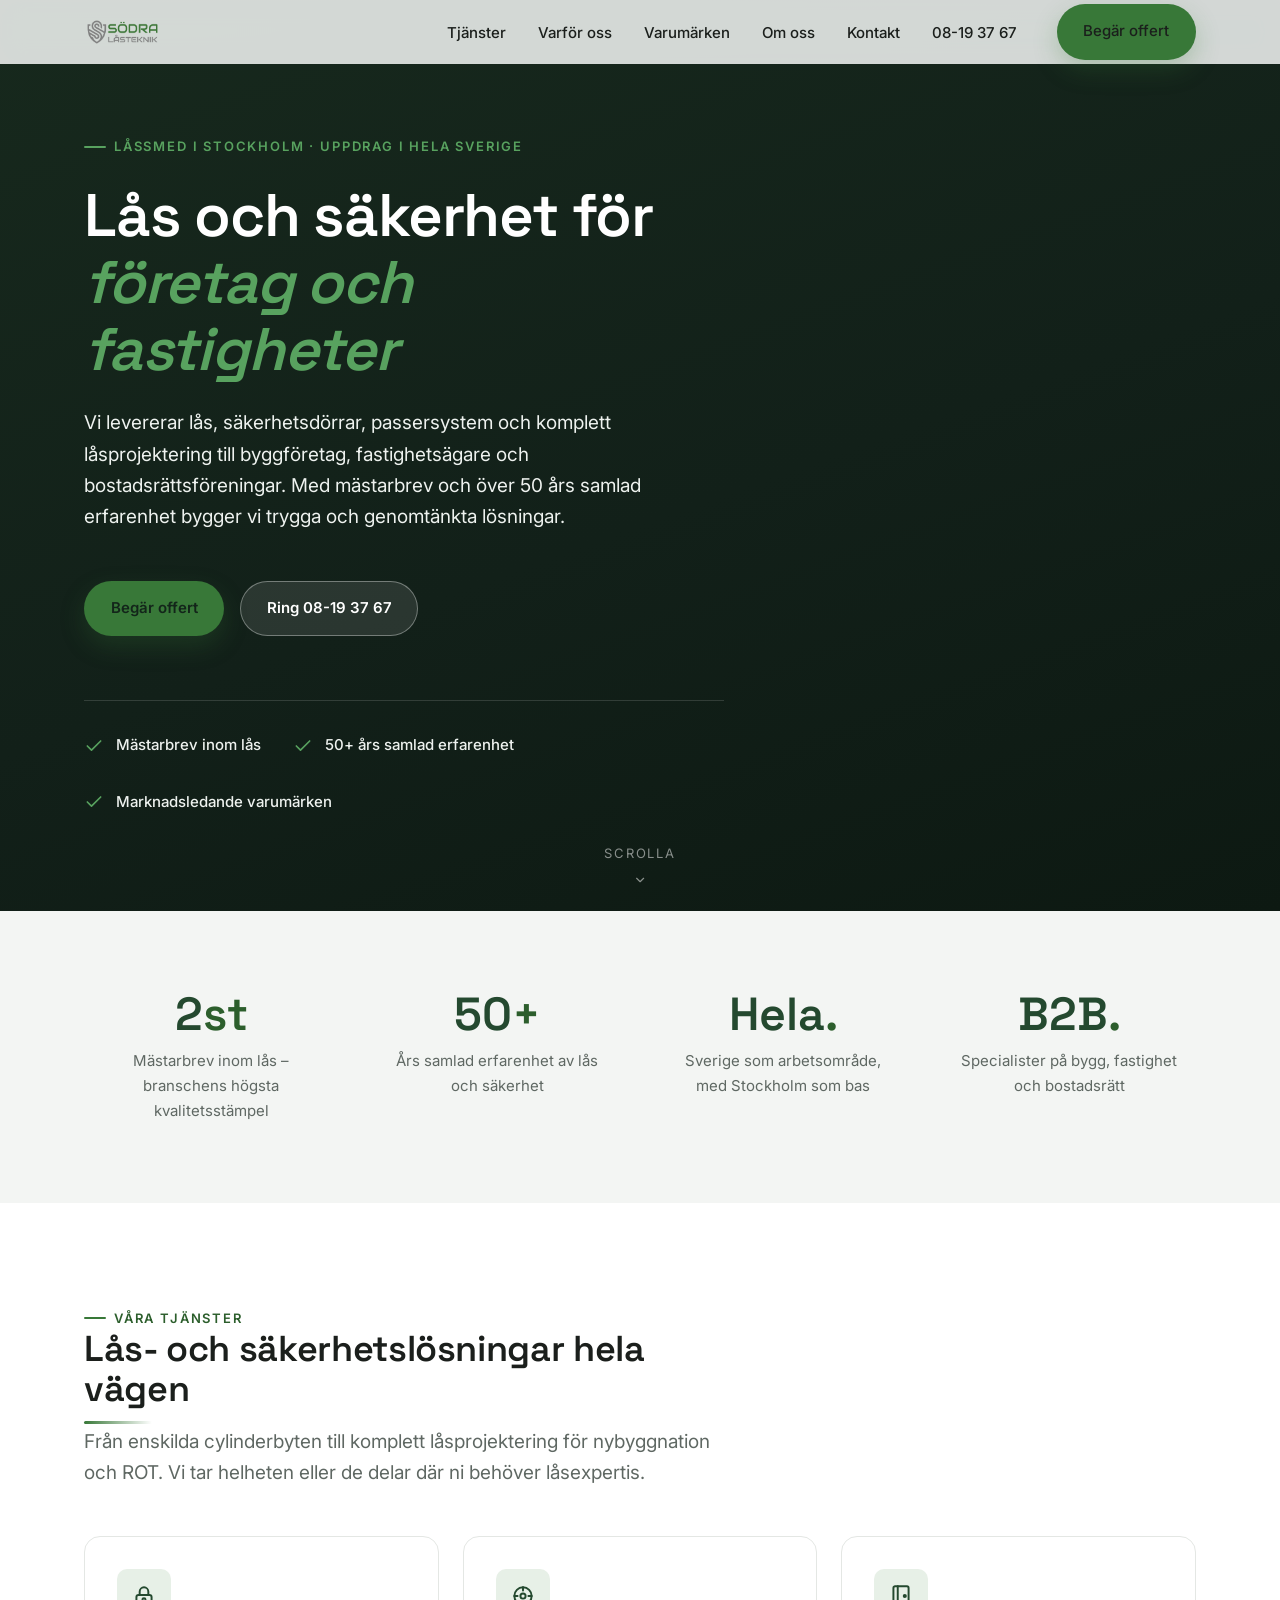
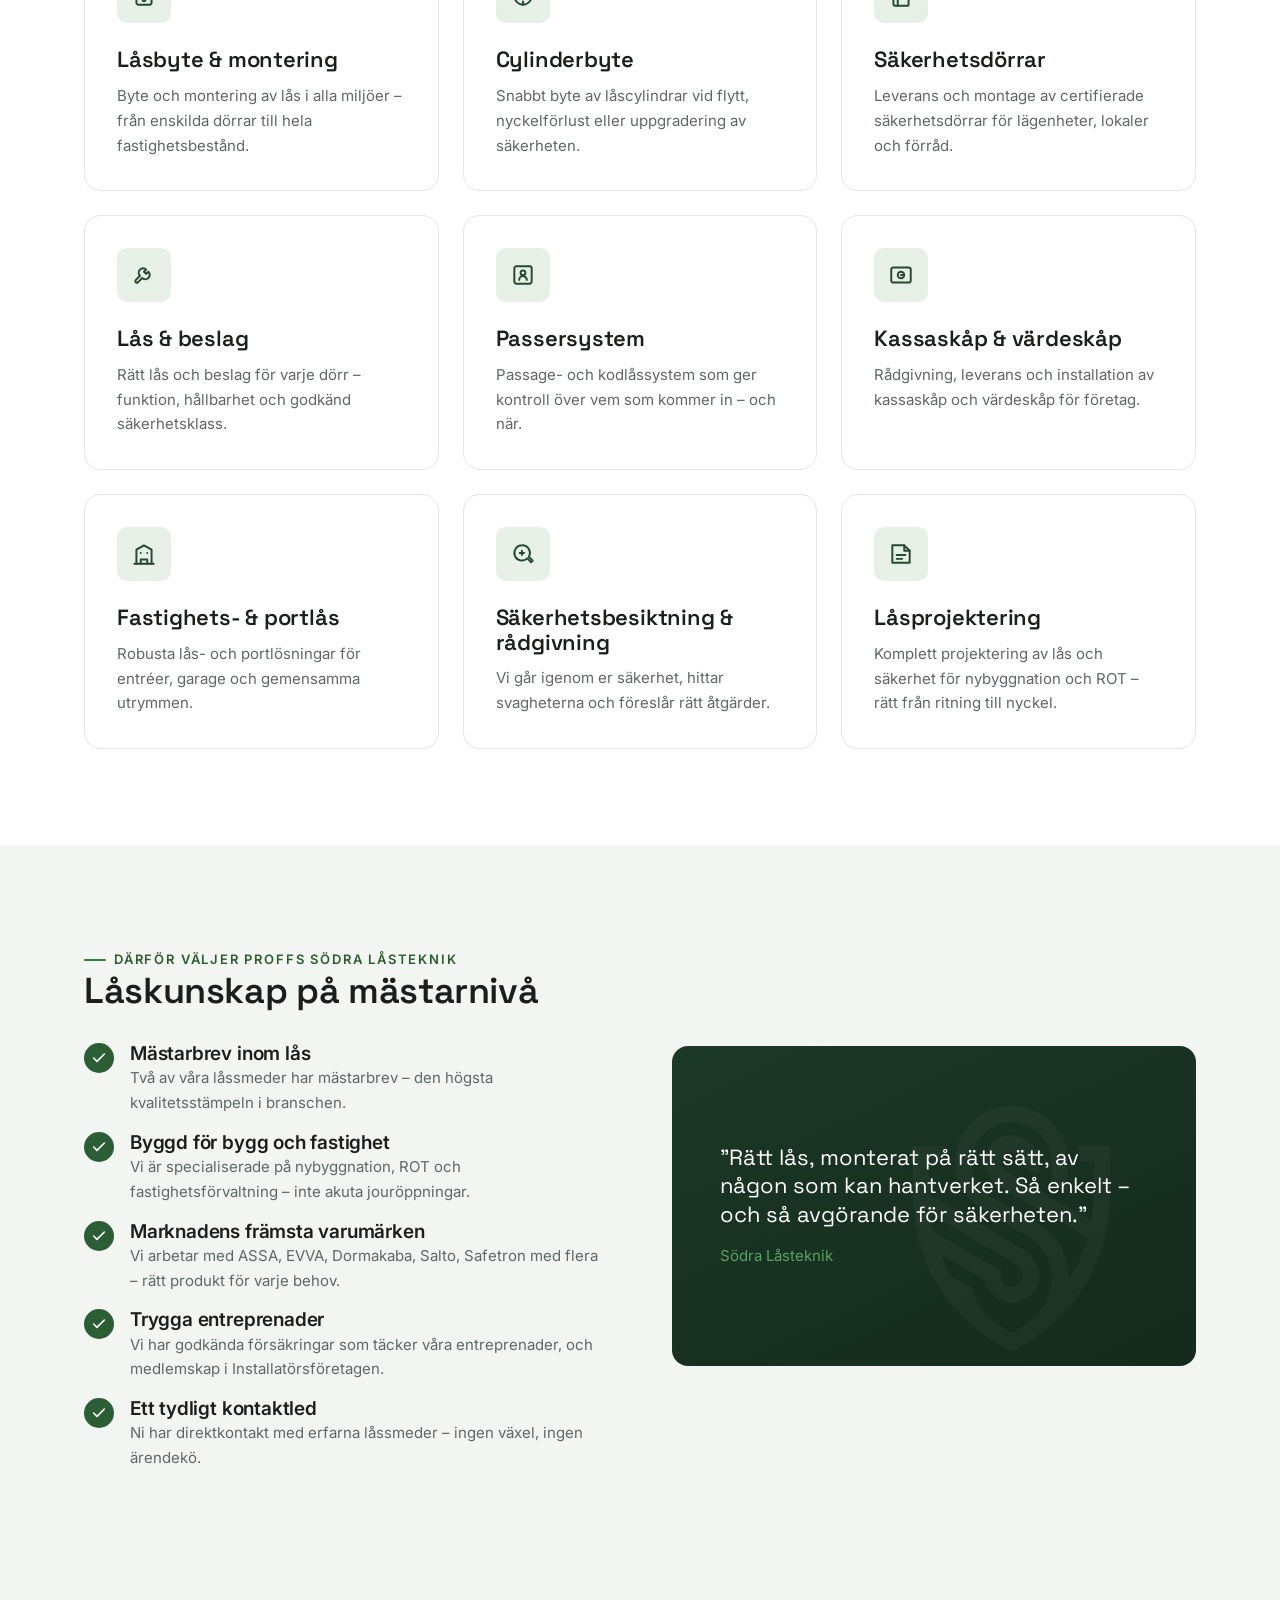
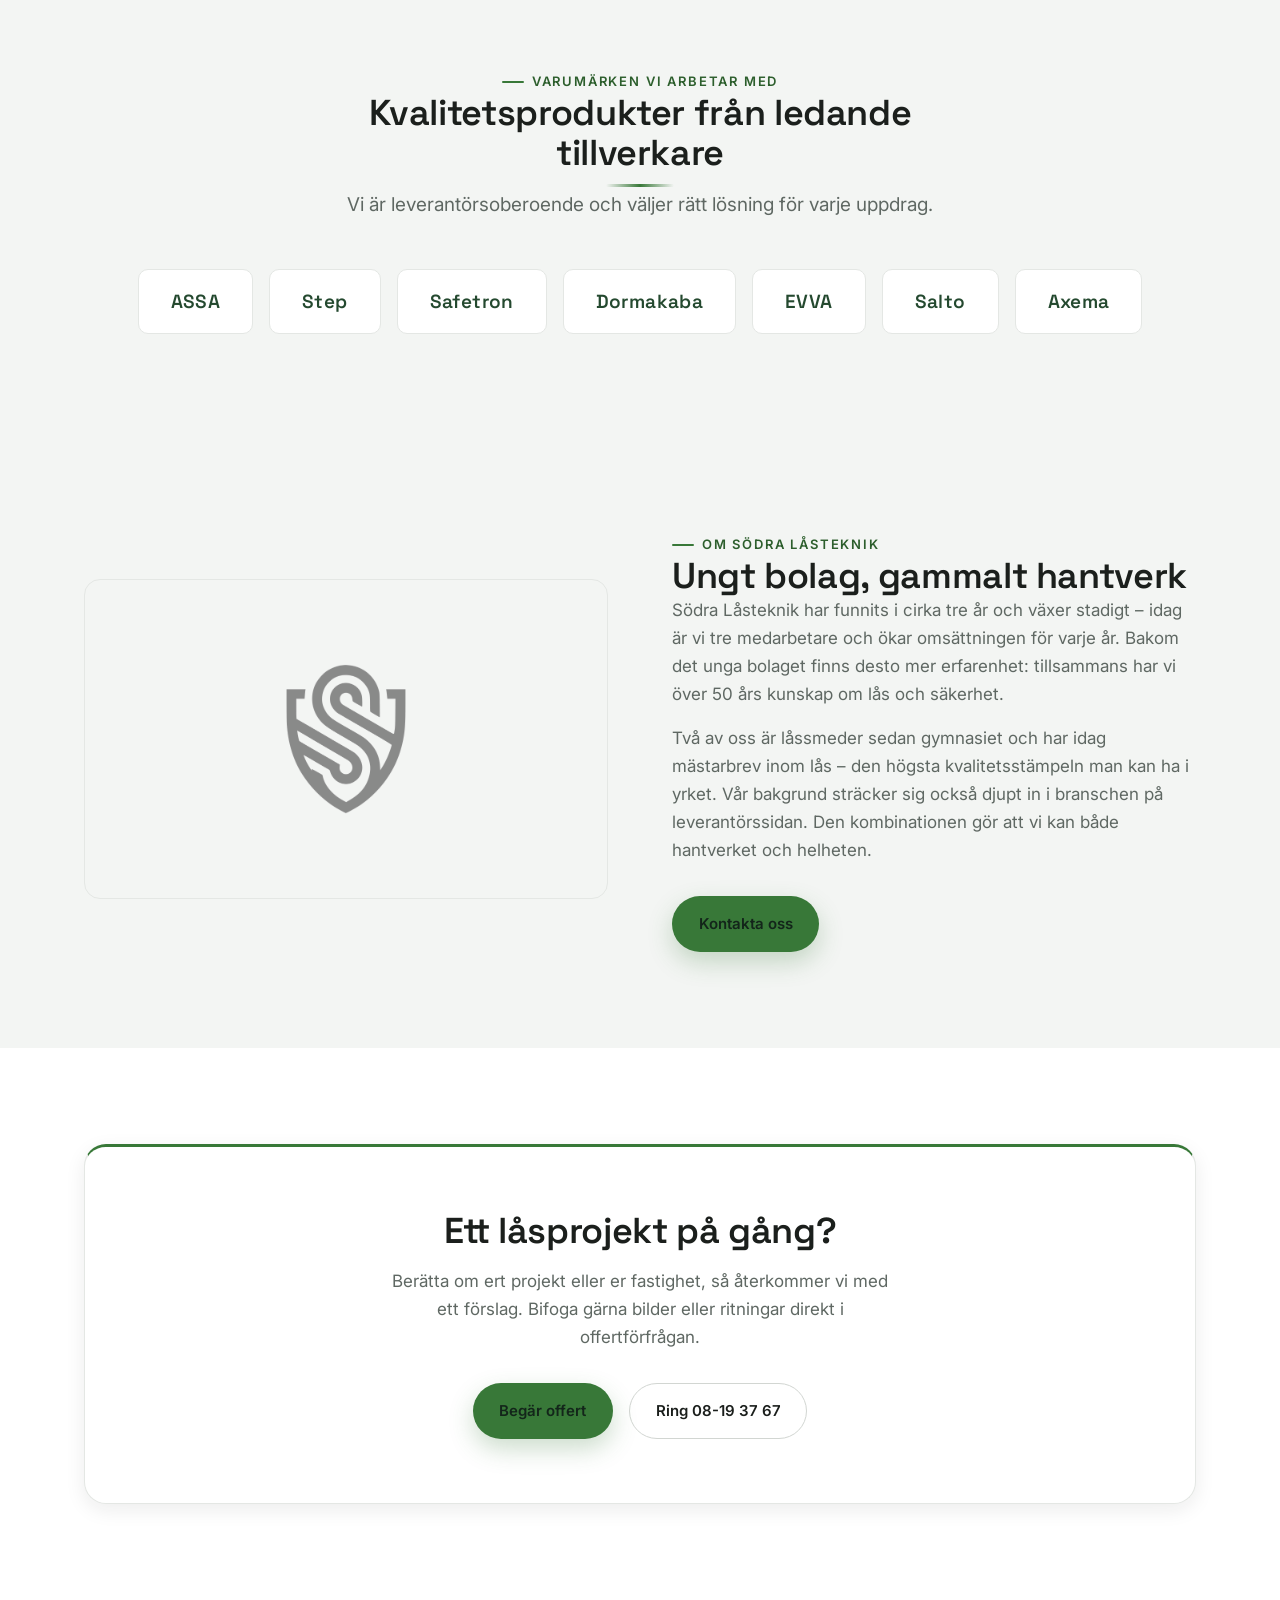
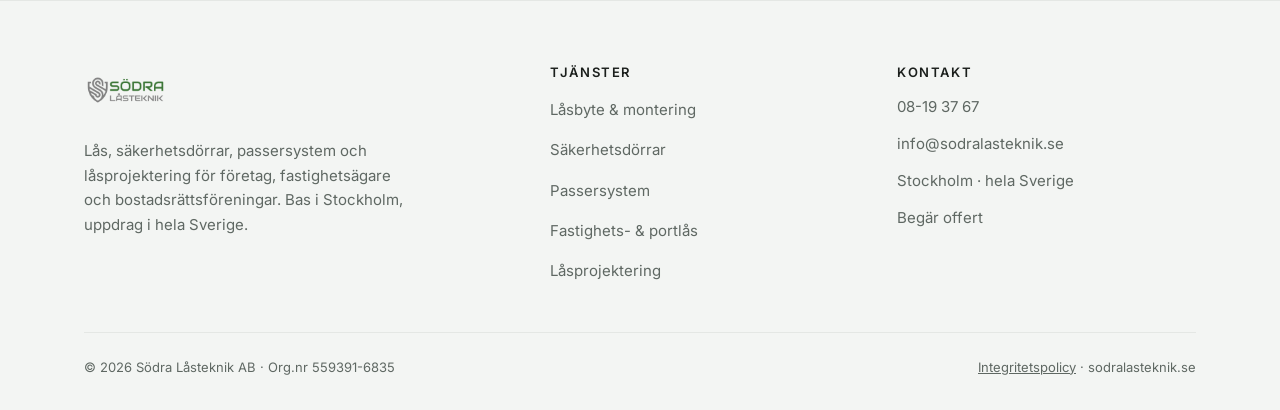
==== index.html @ 4a837612 "Initial commit: Södra Låsteknik marketing website Statisk sajt (vanilla HTML/CSS/JS, inget byggsteg)" ====
<!DOCTYPE html>
<html lang="sv">
<head>
  <meta charset="UTF-8">
  <meta name="viewport" content="width=device-width, initial-scale=1">
  <title>Södra Låsteknik – Lås och säkerhet för företag och fastigheter i Stockholm</title>
  <meta name="description" content="Södra Låsteknik erbjuder lås, säkerhetsdörrar, passersystem och låsprojektering för byggföretag, fastighetsägare och bostadsrättsföreningar. Mästarbrev och över 50 års samlad erfarenhet. Bas i Stockholm, uppdrag i hela Sverige.">
  <meta name="theme-color" content="#13251a">
  <link rel="canonical" href="https://sodralasteknik.se/">

  <!-- Open Graph -->
  <meta property="og:type" content="website">
  <meta property="og:locale" content="sv_SE">
  <meta property="og:url" content="https://sodralasteknik.se/">
  <meta property="og:title" content="Södra Låsteknik – Lås och säkerhet för företag och fastigheter">
  <meta property="og:description" content="Lås, säkerhetsdörrar, passersystem och låsprojektering för byggföretag, fastighetsägare och BRF. Mästarbrev och 50+ års samlad erfarenhet.">
  <meta name="twitter:card" content="summary_large_image">

  <!-- Favicon -->
  <link rel="icon" href="assets/img/favicon.png" type="image/png">
  <link rel="manifest" href="/manifest.webmanifest">

  <!-- Typsnitt -->
  <link rel="preconnect" href="https://fonts.googleapis.com">
  <link rel="preconnect" href="https://fonts.gstatic.com" crossorigin>
  <link href="https://fonts.googleapis.com/css2?family=Space+Grotesk:wght@500;600;700&family=Inter:wght@400;500;600;700&display=swap" rel="stylesheet">

  <!-- Stilmallar -->
  <link rel="stylesheet" href="assets/css/tokens.css?v=1.0.0">
  <link rel="stylesheet" href="assets/css/main.css?v=1.0.0">

  <!-- Strukturerad data -->
  <script type="application/ld+json">
  {
    "@context": "https://schema.org",
    "@type": "Locksmith",
    "name": "Södra Låsteknik AB",
    "url": "https://sodralasteknik.se",
    "email": "info@sodralasteknik.se",
    "telephone": "+468193767",
    "description": "Lås, säkerhetsdörrar, passersystem och låsprojektering för företag, fastighetsägare och bostadsrättsföreningar.",
    "areaServed": "Sverige",
    "address": { "@type": "PostalAddress", "addressLocality": "Stockholm", "addressCountry": "SE" },
    "identifier": "559391-6835"
  }
  </script>
</head>
<body id="top">
  <a href="#main" class="skip-link">Hoppa till innehåll</a>
  <div class="nav-backdrop"></div>

  <!-- ===== Navigering ===== -->
  <nav class="navbar" aria-label="Huvudnavigering">
    <div class="container navbar-inner">
      <a href="#top" class="brand" aria-label="Södra Låsteknik, till toppen">
        <img src="assets/img/logo.png" alt="Södra Låsteknik" class="brand-logo">
      </a>

      <ul class="nav-links" role="list">
        <li><a href="#tjanster">Tjänster</a></li>
        <li><a href="#varfor">Varför oss</a></li>
        <li><a href="#varumarken">Varumärken</a></li>
        <li><a href="#om">Om oss</a></li>
        <li><a href="contact/">Kontakt</a></li>
        <li><a href="tel:+468193767" class="nav-phone">08-19 37 67</a></li>
        <li><a href="contact/#offert" class="btn btn-primary nav-cta">Begär offert</a></li>
      </ul>

      <button class="nav-toggle" aria-label="Öppna meny" aria-expanded="false" aria-controls="nav">
        <span></span><span></span><span></span>
      </button>
    </div>
  </nav>

  <main id="main">
    <!-- ===== Hero (fotofri – mörk sektion med emblem-vattenstämpel) ===== -->
    <header class="hero hero-dark">
      <div class="hero-emblem" aria-hidden="true"></div>
      <div class="container">
        <div class="hero-content">
          <span class="eyebrow">Låssmed i Stockholm · uppdrag i hela Sverige</span>
          <h1>Lås och säkerhet för <em>företag och fastigheter</em></h1>
          <p class="hero-lead">
            Vi levererar lås, säkerhetsdörrar, passersystem och komplett låsprojektering
            till byggföretag, fastighetsägare och bostadsrättsföreningar. Med mästarbrev
            och över 50 års samlad erfarenhet bygger vi trygga och genomtänkta lösningar.
          </p>
          <div class="hero-actions">
            <a href="contact/#offert" class="btn btn-primary">Begär offert</a>
            <a href="tel:+468193767" class="btn btn-ghost-light">Ring 08-19 37 67</a>
          </div>
          <div class="hero-trust">
            <div class="hero-trust-item">
              <svg viewBox="0 0 24 24" fill="none" stroke="currentColor" stroke-width="2" aria-hidden="true"><path d="M20 6 9 17l-5-5" stroke-linecap="round" stroke-linejoin="round"/></svg>
              <span>Mästarbrev inom lås</span>
            </div>
            <div class="hero-trust-item">
              <svg viewBox="0 0 24 24" fill="none" stroke="currentColor" stroke-width="2" aria-hidden="true"><path d="M20 6 9 17l-5-5" stroke-linecap="round" stroke-linejoin="round"/></svg>
              <span>50+ års samlad erfarenhet</span>
            </div>
            <div class="hero-trust-item">
              <svg viewBox="0 0 24 24" fill="none" stroke="currentColor" stroke-width="2" aria-hidden="true"><path d="M20 6 9 17l-5-5" stroke-linecap="round" stroke-linejoin="round"/></svg>
              <span>Marknadsledande varumärken</span>
            </div>
          </div>
        </div>
      </div>
      <span class="scroll-cue" aria-hidden="true">Scrolla<svg width="14" height="14" viewBox="0 0 24 24" fill="none" stroke="currentColor" stroke-width="2"><path d="M6 9l6 6 6-6" stroke-linecap="round" stroke-linejoin="round"/></svg></span>
    </header>

    <!-- ===== Nyckelfakta ===== -->
    <section class="stats" aria-label="Om företaget i korthet">
      <div class="container section" style="padding-block: var(--sl-space-8);">
        <div class="stats-grid">
          <div class="stat reveal">
            <div class="stat-num">2<span>st</span></div>
            <div class="stat-label">Mästarbrev inom lås – branschens högsta kvalitetsstämpel</div>
          </div>
          <div class="stat reveal">
            <div class="stat-num">50<span>+</span></div>
            <div class="stat-label">Års samlad erfarenhet av lås och säkerhet</div>
          </div>
          <div class="stat reveal">
            <div class="stat-num">Hela<span>.</span></div>
            <div class="stat-label">Sverige som arbetsområde, med Stockholm som bas</div>
          </div>
          <div class="stat reveal">
            <div class="stat-num">B2B<span>.</span></div>
            <div class="stat-label">Specialister på bygg, fastighet och bostadsrätt</div>
          </div>
        </div>
      </div>
    </section>

    <!-- ===== Tjänster ===== -->
    <section id="tjanster" class="section">
      <div class="container">
        <div class="section-head reveal">
          <span class="eyebrow">Våra tjänster</span>
          <h2>Lås- och säkerhetslösningar hela vägen</h2>
          <p>Från enskilda cylinderbyten till komplett låsprojektering för nybyggnation och ROT. Vi tar helheten eller de delar där ni behöver låsexpertis.</p>
        </div>

        <div class="services-grid services-grid-3">
          <article class="service-card reveal">
            <div class="service-icon" aria-hidden="true">
              <svg viewBox="0 0 24 24" fill="none" stroke="currentColor" stroke-width="1.8" stroke-linecap="round" stroke-linejoin="round"><rect x="5" y="11" width="14" height="9" rx="2"/><path d="M8 11V8a4 4 0 0 1 8 0v3"/><circle cx="12" cy="15.5" r="1.4"/></svg>
            </div>
            <h3>Låsbyte &amp; montering</h3>
            <p>Byte och montering av lås i alla miljöer – från enskilda dörrar till hela fastighetsbestånd.</p>
          </article>

          <article class="service-card reveal">
            <div class="service-icon" aria-hidden="true">
              <svg viewBox="0 0 24 24" fill="none" stroke="currentColor" stroke-width="1.8" stroke-linecap="round" stroke-linejoin="round"><circle cx="12" cy="12" r="8"/><circle cx="12" cy="12" r="2.4"/><path d="M12 4v3M12 17v3M4 12h3M17 12h3"/></svg>
            </div>
            <h3>Cylinderbyte</h3>
            <p>Snabbt byte av låscylindrar vid flytt, nyckelförlust eller uppgradering av säkerheten.</p>
          </article>

          <article class="service-card reveal">
            <div class="service-icon" aria-hidden="true">
              <svg viewBox="0 0 24 24" fill="none" stroke="currentColor" stroke-width="1.8" stroke-linecap="round" stroke-linejoin="round"><rect x="5" y="3" width="14" height="18" rx="1.5"/><path d="M9 3v18"/><circle cx="15.5" cy="12" r="1"/></svg>
            </div>
            <h3>Säkerhetsdörrar</h3>
            <p>Leverans och montage av certifierade säkerhetsdörrar för lägenheter, lokaler och förråd.</p>
          </article>

          <article class="service-card reveal">
            <div class="service-icon" aria-hidden="true">
              <svg viewBox="0 0 24 24" fill="none" stroke="currentColor" stroke-width="1.8" stroke-linecap="round" stroke-linejoin="round"><path d="M14 7a4 4 0 0 0-5.7 5.7l-4 4a1.5 1.5 0 0 0 2.1 2.1l4-4A4 4 0 0 0 16 9l-2 2-2-2 2-2Z"/></svg>
            </div>
            <h3>Lås &amp; beslag</h3>
            <p>Rätt lås och beslag för varje dörr – funktion, hållbarhet och godkänd säkerhetsklass.</p>
          </article>

          <article class="service-card reveal">
            <div class="service-icon" aria-hidden="true">
              <svg viewBox="0 0 24 24" fill="none" stroke="currentColor" stroke-width="1.8" stroke-linecap="round" stroke-linejoin="round"><rect x="4" y="4" width="16" height="16" rx="2"/><circle cx="12" cy="10" r="2.2"/><path d="M8.5 16.5a3.5 3.5 0 0 1 7 0"/></svg>
            </div>
            <h3>Passersystem</h3>
            <p>Passage- och kodlåssystem som ger kontroll över vem som kommer in – och när.</p>
          </article>

          <article class="service-card reveal">
            <div class="service-icon" aria-hidden="true">
              <svg viewBox="0 0 24 24" fill="none" stroke="currentColor" stroke-width="1.8" stroke-linecap="round" stroke-linejoin="round"><rect x="3" y="5" width="18" height="14" rx="2"/><circle cx="12" cy="12" r="3"/><path d="M12 12h1.6"/></svg>
            </div>
            <h3>Kassaskåp &amp; värdeskåp</h3>
            <p>Rådgivning, leverans och installation av kassaskåp och värdeskåp för företag.</p>
          </article>

          <article class="service-card reveal">
            <div class="service-icon" aria-hidden="true">
              <svg viewBox="0 0 24 24" fill="none" stroke="currentColor" stroke-width="1.8" stroke-linecap="round" stroke-linejoin="round"><path d="M3 21h18"/><path d="M5 21V8l7-4 7 4v13"/><path d="M9 21v-4h6v4"/><path d="M9 11h.01M15 11h.01"/></svg>
            </div>
            <h3>Fastighets- &amp; portlås</h3>
            <p>Robusta lås- och portlösningar för entréer, garage och gemensamma utrymmen.</p>
          </article>

          <article class="service-card reveal">
            <div class="service-icon" aria-hidden="true">
              <svg viewBox="0 0 24 24" fill="none" stroke="currentColor" stroke-width="1.8" stroke-linecap="round" stroke-linejoin="round"><path d="M11 4a7 7 0 1 0 4.9 12l3.6 3.6 1.5-1.5-3.6-3.6A7 7 0 0 0 11 4Z"/><path d="M9 11h4M11 9v4"/></svg>
            </div>
            <h3>Säkerhetsbesiktning &amp; rådgivning</h3>
            <p>Vi går igenom er säkerhet, hittar svagheterna och föreslår rätt åtgärder.</p>
          </article>

          <article class="service-card reveal">
            <div class="service-icon" aria-hidden="true">
              <svg viewBox="0 0 24 24" fill="none" stroke="currentColor" stroke-width="1.8" stroke-linecap="round" stroke-linejoin="round"><path d="M4 4h11l5 5v11H4Z"/><path d="M15 4v5h5"/><path d="M8 13h8M8 16.5h5"/></svg>
            </div>
            <h3>Låsprojektering</h3>
            <p>Komplett projektering av lås och säkerhet för nybyggnation och ROT – rätt från ritning till nyckel.</p>
          </article>
        </div>
      </div>
    </section>

    <!-- ===== Varför Södra ===== -->
    <section id="varfor" class="why section">
      <div class="container split">
        <div class="reveal">
          <span class="eyebrow">Därför väljer proffs Södra Låsteknik</span>
          <h2>Låskunskap på mästarnivå</h2>
          <div class="why-list">
            <div class="why-item">
              <span class="why-check" aria-hidden="true"><svg viewBox="0 0 24 24" fill="none" stroke="currentColor" stroke-width="2.4"><path d="M20 6 9 17l-5-5" stroke-linecap="round" stroke-linejoin="round"/></svg></span>
              <div><h3>Mästarbrev inom lås</h3><p>Två av våra låssmeder har mästarbrev – den högsta kvalitetsstämpeln i branschen.</p></div>
            </div>
            <div class="why-item">
              <span class="why-check" aria-hidden="true"><svg viewBox="0 0 24 24" fill="none" stroke="currentColor" stroke-width="2.4"><path d="M20 6 9 17l-5-5" stroke-linecap="round" stroke-linejoin="round"/></svg></span>
              <div><h3>Byggd för bygg och fastighet</h3><p>Vi är specialiserade på nybyggnation, ROT och fastighetsförvaltning – inte akuta jouröppningar.</p></div>
            </div>
            <div class="why-item">
              <span class="why-check" aria-hidden="true"><svg viewBox="0 0 24 24" fill="none" stroke="currentColor" stroke-width="2.4"><path d="M20 6 9 17l-5-5" stroke-linecap="round" stroke-linejoin="round"/></svg></span>
              <div><h3>Marknadens främsta varumärken</h3><p>Vi arbetar med ASSA, EVVA, Dormakaba, Salto, Safetron med flera – rätt produkt för varje behov.</p></div>
            </div>
            <div class="why-item">
              <span class="why-check" aria-hidden="true"><svg viewBox="0 0 24 24" fill="none" stroke="currentColor" stroke-width="2.4"><path d="M20 6 9 17l-5-5" stroke-linecap="round" stroke-linejoin="round"/></svg></span>
              <div><h3>Trygga entreprenader</h3><p>Vi har godkända försäkringar som täcker våra entreprenader, och medlemskap i Installatörsföretagen.</p></div>
            </div>
            <div class="why-item">
              <span class="why-check" aria-hidden="true"><svg viewBox="0 0 24 24" fill="none" stroke="currentColor" stroke-width="2.4"><path d="M20 6 9 17l-5-5" stroke-linecap="round" stroke-linejoin="round"/></svg></span>
              <div><h3>Ett tydligt kontaktled</h3><p>Ni har direktkontakt med erfarna låssmeder – ingen växel, ingen ärendekö.</p></div>
            </div>
          </div>
        </div>

        <aside class="why-panel reveal">
          <blockquote>”Rätt lås, monterat på rätt sätt, av någon som kan hantverket. Så enkelt – och så avgörande för säkerheten.”</blockquote>
          <cite>Södra Låsteknik</cite>
        </aside>
      </div>
    </section>

    <!-- ===== Varumärken ===== -->
    <section id="varumarken" class="section brands">
      <div class="container">
        <div class="section-head text-center reveal" style="margin-inline:auto;">
          <span class="eyebrow" style="justify-content:center;">Varumärken vi arbetar med</span>
          <h2>Kvalitetsprodukter från ledande tillverkare</h2>
          <p>Vi är leverantörsoberoende och väljer rätt lösning för varje uppdrag.</p>
        </div>
        <ul class="brand-grid reveal" role="list">
          <li><span>ASSA</span></li>
          <li><span>Step</span></li>
          <li><span>Safetron</span></li>
          <li><span>Dormakaba</span></li>
          <li><span>EVVA</span></li>
          <li><span>Salto</span></li>
          <li><span>Axema</span></li>
        </ul>
      </div>
    </section>

    <!-- ===== Om oss ===== -->
    <section id="om" class="why section">
      <div class="container split">
        <div class="about-panel reveal">
          <img src="assets/img/emblem.png" alt="" aria-hidden="true">
        </div>
        <div class="about-body reveal">
          <span class="eyebrow">Om Södra Låsteknik</span>
          <h2>Ungt bolag, gammalt hantverk</h2>
          <p>
            Södra Låsteknik har funnits i cirka tre år och växer stadigt – idag är vi tre
            medarbetare och ökar omsättningen för varje år. Bakom det unga bolaget finns
            desto mer erfarenhet: tillsammans har vi över 50 års kunskap om lås och säkerhet.
          </p>
          <p>
            Två av oss är låssmeder sedan gymnasiet och har idag mästarbrev inom lås – den
            högsta kvalitetsstämpeln man kan ha i yrket. Vår bakgrund sträcker sig också
            djupt in i branschen på leverantörssidan. Den kombinationen gör att vi kan
            både hantverket och helheten.
          </p>
          <a href="contact/" class="btn btn-primary">Kontakta oss</a>
        </div>
      </div>
    </section>

    <!-- ===== CTA ===== -->
    <section class="section">
      <div class="container">
        <div class="cta reveal">
          <h2>Ett låsprojekt på gång?</h2>
          <p>Berätta om ert projekt eller er fastighet, så återkommer vi med ett förslag. Bifoga gärna bilder eller ritningar direkt i offertförfrågan.</p>
          <div class="cta-actions">
            <a href="contact/#offert" class="btn btn-primary">Begär offert</a>
            <a href="tel:+468193767" class="btn btn-secondary">Ring 08-19 37 67</a>
          </div>
        </div>
      </div>
    </section>
  </main>

  <!-- ===== Footer ===== -->
  <footer class="footer">
    <div class="container">
      <div class="footer-grid">
        <div>
          <a href="#top" class="brand" aria-label="Södra Låsteknik">
            <img src="assets/img/logo.png" alt="Södra Låsteknik" class="brand-logo footer-logo">
          </a>
          <p class="footer-about">Lås, säkerhetsdörrar, passersystem och låsprojektering för företag, fastighetsägare och bostadsrättsföreningar. Bas i Stockholm, uppdrag i hela Sverige.</p>
        </div>

        <div>
          <h4>Tjänster</h4>
          <ul class="footer-links" role="list">
            <li><a href="#tjanster">Låsbyte &amp; montering</a></li>
            <li><a href="#tjanster">Säkerhetsdörrar</a></li>
            <li><a href="#tjanster">Passersystem</a></li>
            <li><a href="#tjanster">Fastighets- &amp; portlås</a></li>
            <li><a href="#tjanster">Låsprojektering</a></li>
          </ul>
        </div>

        <div>
          <h4>Kontakt</h4>
          <div class="footer-contact">
            <a href="tel:+468193767">08-19 37 67</a>
            <a href="mailto:info@sodralasteknik.se">info@sodralasteknik.se</a>
            <span>Stockholm · hela Sverige</span>
            <a href="contact/#offert">Begär offert</a>
          </div>
        </div>
      </div>

      <div class="footer-bottom">
        <span>&copy; <span id="year">2026</span> Södra Låsteknik AB · Org.nr 559391-6835</span>
        <span><a href="privacy-policy/">Integritetspolicy</a> · sodralasteknik.se</span>
      </div>
    </div>
  </footer>

  <script src="assets/js/main.js?v=1.0.0" defer></script>
</body>
</html>
---- assets/css/tokens.css ----
/* ==========================================================================
   Design tokens - Södra Låsteknik
   Grön / grå / svart. Ren, teknisk säkerhetskänsla. Ett tema (inget
   prefers-color-scheme). Prefix --sl-. Värdena samplade ur logotypen:
   grön #387838, grå #808080.
   ========================================================================== */

:root {
  /* ===== Grön ramp (mörk → ljus) ===== */
  --sl-forest-900: #13251a;   /* nära svart-grön – mörka sektioner, footer */
  --sl-forest-800: #1b3324;
  --sl-forest-700: #24492f;   /* ikoner, primärtext på ljust */
  --sl-forest-600: #2c5e35;
  --sl-green-500:  #3f8b46;
  --sl-green-400:  #58a25f;
  --sl-green-100:  #e7f0e7;   /* tints, chip-bakgrund */

  /* Märkesaccent (grön från loggan) – knappar, eyebrows, siffror, linjer */
  --sl-brand:      #387838;
  --sl-brand-deep: #2c5e2c;

  /* ===== Neutraler (grått/svart) ===== */
  --sl-sand-50:  #fafbfa;
  --sl-sand-100: #f3f5f3;
  --sl-sand-200: #e8ebe8;
  --sl-stone-300: #d3d7d3;

  --sl-ink-900: #181b19;
  --sl-ink-700: #333734;
  --sl-ink-500: #6b706c;
  --sl-white: #ffffff;

  /* ===== Semantiska färger ===== */
  --sl-primary:        var(--sl-forest-700);
  --sl-primary-dark:   var(--sl-forest-900);
  --sl-accent:         var(--sl-green-500);
  --sl-accent-strong:  var(--sl-forest-600);

  /* Ljust tema: vitt/ljusgrått med grön accent och nära-svart text. */
  --sl-bg:             #ffffff;
  --sl-bg-alt:         #f3f5f3;
  --sl-bg-dark:        var(--sl-forest-900);
  --sl-surface:        #ffffff;

  --sl-text:           #1b1f1c;
  --sl-text-muted:     #5f6863;
  --sl-text-on-dark:   #eef2ef;
  --sl-text-on-dark-muted: #aeb8b1;

  --sl-border:         #e4e7e4;
  --sl-border-strong:  #d2d6d2;

  --sl-success: #2f8f5b;
  --sl-error:   #c0402b;

  /* ===== Typografi ===== */
  --sl-font-body: "Inter", system-ui, -apple-system, "Segoe UI", Roboto, sans-serif;
  --sl-font-display: "Space Grotesk", "Inter", system-ui, sans-serif;

  --sl-fs-xs:   0.8125rem;  /* 13px */
  --sl-fs-sm:   0.9375rem;  /* 15px */
  --sl-fs-base: 1.0625rem;  /* 17px */
  --sl-fs-lg:   1.1875rem;  /* 19px */
  --sl-fs-xl:   1.375rem;   /* 22px */
  --sl-fs-2xl:  1.75rem;    /* 28px */
  --sl-fs-3xl:  2.25rem;    /* 36px */
  --sl-fs-4xl:  2.9rem;     /* ~46px */
  --sl-fs-5xl:  3.75rem;    /* 60px */

  --sl-lh-tight: 1.12;
  --sl-lh-snug:  1.3;
  --sl-lh-normal: 1.65;

  --sl-fw-regular: 400;
  --sl-fw-medium: 500;
  --sl-fw-semibold: 600;
  --sl-fw-bold: 700;

  /* ===== Spacing ===== */
  --sl-space-1: 0.25rem;
  --sl-space-2: 0.5rem;
  --sl-space-3: 0.75rem;
  --sl-space-4: 1rem;
  --sl-space-5: 1.5rem;
  --sl-space-6: 2rem;
  --sl-space-7: 3rem;
  --sl-space-8: 4rem;
  --sl-space-9: 6rem;
  --sl-space-10: 8rem;

  /* ===== Layout ===== */
  --sl-container: 1160px;
  --sl-container-narrow: 760px;

  /* ===== Radier (något stramare än Nordö – teknisk känsla) ===== */
  --sl-radius-sm: 5px;
  --sl-radius-md: 10px;
  --sl-radius-lg: 16px;
  --sl-radius-xl: 22px;
  --sl-radius-full: 999px;

  /* ===== Skuggor (neutralt grå) ===== */
  --sl-shadow-sm: 0 1px 2px rgba(20, 25, 22, 0.06);
  --sl-shadow-md: 0 6px 20px rgba(20, 25, 22, 0.08);
  --sl-shadow-lg: 0 18px 48px rgba(20, 25, 22, 0.13);
  --sl-shadow-green: 0 12px 30px rgba(56, 120, 56, 0.26);

  /* ===== Övergångar ===== */
  --sl-transition: 200ms cubic-bezier(0.4, 0, 0.2, 1);
  --sl-transition-slow: 400ms cubic-bezier(0.4, 0, 0.2, 1);

  /* ===== Z-index ===== */
  --sl-z-nav: 100;
  --sl-z-overlay: 200;
}

@media (prefers-reduced-motion: reduce) {
  :root {
    --sl-transition: 0ms;
    --sl-transition-slow: 0ms;
  }
}
---- assets/css/main.css ----
/* ==========================================================================
   Södra Låsteknik - main.css
   Statisk sajt. Vanilla CSS. Mobile-first.
   ========================================================================== */

/* ===== Reset ===== */
*, *::before, *::after { box-sizing: border-box; }
* { margin: 0; }
html { -webkit-text-size-adjust: 100%; scroll-behavior: smooth; }
@media (prefers-reduced-motion: reduce) { html { scroll-behavior: auto; } }

body {
  font-family: var(--sl-font-body);
  font-size: var(--sl-fs-base);
  line-height: var(--sl-lh-normal);
  color: var(--sl-text);
  background: var(--sl-bg);
  -webkit-font-smoothing: antialiased;
  text-rendering: optimizeLegibility;
  overflow-x: hidden;
}

img, picture, svg { display: block; max-width: 100%; }
a { color: inherit; text-decoration: none; }
button { font: inherit; cursor: pointer; }
ul { list-style: none; padding: 0; }

/* ===== Typografi ===== */
h1, h2, h3, h4 {
  font-family: var(--sl-font-display);
  font-weight: var(--sl-fw-semibold);
  line-height: var(--sl-lh-tight);
  letter-spacing: -0.01em;
  color: var(--sl-text);
}
h1 { font-size: var(--sl-fs-4xl); }
h2 { font-size: var(--sl-fs-3xl); }
h3 { font-size: var(--sl-fs-xl); }
p { color: var(--sl-text-muted); }

.eyebrow {
  display: inline-flex;
  align-items: center;
  gap: var(--sl-space-2);
  font-family: var(--sl-font-body);
  font-size: var(--sl-fs-xs);
  font-weight: var(--sl-fw-semibold);
  letter-spacing: 0.14em;
  text-transform: uppercase;
  color: var(--sl-brand-deep);
}
.eyebrow::before {
  content: "";
  width: 22px; height: 2px;
  background: var(--sl-brand);
  border-radius: 2px;
}

/* ===== Layout ===== */
.container {
  width: 100%;
  max-width: var(--sl-container);
  margin-inline: auto;
  padding-inline: var(--sl-space-5);
}
.section { padding-block: var(--sl-space-9); }
.section-head { max-width: 640px; margin-bottom: var(--sl-space-7); }
.section-head p { margin-top: var(--sl-space-4); font-size: var(--sl-fs-lg); }
.text-center { text-align: center; }
.text-center.section-head { margin-inline: auto; }

/* ===== Knappar ===== */
.btn {
  display: inline-flex;
  align-items: center;
  justify-content: center;
  gap: var(--sl-space-2);
  padding: 0.9rem 1.6rem;
  border-radius: var(--sl-radius-full);
  font-size: var(--sl-fs-sm);
  font-weight: var(--sl-fw-semibold);
  border: 1.5px solid transparent;
  transition: transform var(--sl-transition), background var(--sl-transition), box-shadow var(--sl-transition), color var(--sl-transition);
  white-space: nowrap;
}
.btn:active { transform: translateY(1px); }
.btn-primary {
  background: var(--sl-brand);
  color: var(--sl-forest-900);
  box-shadow: 0 10px 24px rgba(56, 120, 56, 0.25);
}
.btn-primary:hover { background: var(--sl-brand-deep); transform: translateY(-2px); }
.btn-secondary {
  background: transparent;
  color: var(--sl-text);
  border-color: var(--sl-border-strong);
}
.btn-secondary:hover { border-color: var(--sl-accent-strong); color: var(--sl-accent-strong); }
.btn-ghost-light {
  background: rgba(255,255,255,0.1);
  color: var(--sl-white);
  border-color: rgba(255,255,255,0.35);
}
.btn-ghost-light:hover { background: rgba(255,255,255,0.18); border-color: rgba(255,255,255,0.6); }
.btn-white { background: var(--sl-white); color: var(--sl-forest-800); }
.btn-white:hover { transform: translateY(-2px); box-shadow: var(--sl-shadow-lg); }
.btn svg { width: 18px; height: 18px; }

/* ===== Navigering ===== */
.navbar {
  position: fixed;
  inset: 0 0 auto 0;
  z-index: var(--sl-z-nav);
  transition: background var(--sl-transition), box-shadow var(--sl-transition), padding var(--sl-transition);
  padding-block: var(--sl-space-1);
  background: rgba(255, 255, 255, 0.82);
  backdrop-filter: saturate(180%) blur(12px);
  -webkit-backdrop-filter: saturate(180%) blur(12px);
}
.navbar.scrolled {
  background: rgba(255, 255, 255, 0.95);
  box-shadow: var(--sl-shadow-sm);
  border-bottom: 1px solid var(--sl-border);
}
.navbar-inner {
  display: flex;
  align-items: center;
  justify-content: space-between;
  gap: var(--sl-space-5);
}
.brand { display: inline-flex; align-items: center; gap: var(--sl-space-3); }
.brand-mark { width: 38px; height: 38px; flex-shrink: 0; }
.brand-logo { height: 88px; width: auto; display: block; }
.footer .brand-logo { height: 104px; }
.legal-hero .brand-logo { height: 380px; margin-bottom: var(--sl-space-2); }
.brand-text {
  font-family: var(--sl-font-display);
  font-weight: var(--sl-fw-semibold);
  font-size: var(--sl-fs-xl);
  letter-spacing: -0.02em;
  color: var(--sl-forest-800);
  line-height: 1;
}
.brand-text small {
  display: block;
  font-family: var(--sl-font-body);
  font-size: 0.62rem;
  font-weight: var(--sl-fw-semibold);
  letter-spacing: 0.22em;
  text-transform: uppercase;
  color: var(--sl-text-muted);
  margin-top: 3px;
}
.nav-links { display: flex; align-items: center; gap: var(--sl-space-6); }
.nav-links a {
  font-size: var(--sl-fs-sm);
  font-weight: var(--sl-fw-medium);
  color: var(--sl-text);
  position: relative;
  transition: color var(--sl-transition);
}
.nav-links a:not(.btn)::after {
  content: "";
  position: absolute;
  left: 0; bottom: -6px;
  width: 0; height: 2px;
  background: var(--sl-accent);
  border-radius: 2px;
  transition: width var(--sl-transition);
}
.nav-links a:not(.btn):hover::after { width: 100%; }
.nav-cta { margin-left: var(--sl-space-2); }

.nav-toggle {
  display: none;
  flex-direction: column;
  gap: 5px;
  background: none;
  border: none;
  padding: 6px;
}
.nav-toggle span {
  width: 24px; height: 2px;
  background: var(--sl-text);
  border-radius: 2px;
  transition: transform var(--sl-transition), opacity var(--sl-transition);
}
.nav-open .nav-toggle span:nth-child(1) { transform: translateY(7px) rotate(45deg); }
.nav-open .nav-toggle span:nth-child(2) { opacity: 0; }
.nav-open .nav-toggle span:nth-child(3) { transform: translateY(-7px) rotate(-45deg); }

/* ===== Hero ===== */
.hero {
  position: relative;
  min-height: 100svh;
  display: flex;
  align-items: center;
  padding-top: var(--sl-space-10);
  padding-bottom: var(--sl-space-9);
  color: var(--sl-white);
  overflow: hidden;
}
.hero-bg {
  position: absolute;
  inset: 0;
  z-index: -2;
  background-color: var(--sl-forest-900);
  /* Foto tänds automatiskt när assets/img/hero.jpg finns.
     Overlay-gradienten ligger ovanpå fotot och håller texten läsbar.
     Saknas fotot visas den gröna basfärgen. */
  background-image:
    linear-gradient(150deg, rgba(19,37,26,0.82) 0%, rgba(19,37,26,0.55) 45%, rgba(11,22,15,0.88) 100%),
    url("../img/hero.jpg");
  background-size: cover;
  background-position: center;
  background-repeat: no-repeat;
}
/* Topografiskt linjemönster som subtil textur */
.hero-bg::after {
  content: "";
  position: absolute;
  inset: 0;
  background-image: radial-gradient(rgba(255,255,255,0.05) 1px, transparent 1px);
  background-size: 32px 32px;
  mask-image: radial-gradient(90% 80% at 70% 30%, #000 0%, transparent 75%);
  -webkit-mask-image: radial-gradient(90% 80% at 70% 30%, #000 0%, transparent 75%);
}
.hero-content { max-width: 640px; }
.hero .eyebrow { color: var(--sl-brand); }
.hero .eyebrow::before { background: var(--sl-brand); }
.hero h1 {
  color: var(--sl-white);
  font-size: clamp(2.4rem, 6vw, var(--sl-fs-5xl));
  margin-top: var(--sl-space-5);
  letter-spacing: -0.02em;
}
.hero h1 em { font-style: italic; color: var(--sl-green-400); }
.hero-lead {
  color: var(--sl-text-on-dark);
  font-size: var(--sl-fs-lg);
  max-width: 560px;
  margin-top: var(--sl-space-5);
}
.hero-actions {
  display: flex;
  flex-wrap: wrap;
  gap: var(--sl-space-4);
  margin-top: var(--sl-space-7);
}
.hero-trust {
  display: flex;
  flex-wrap: wrap;
  gap: var(--sl-space-6);
  margin-top: var(--sl-space-8);
  padding-top: var(--sl-space-6);
  border-top: 1px solid rgba(255,255,255,0.14);
}
.hero-trust-item { display: flex; align-items: center; gap: var(--sl-space-3); }
.hero-trust-item svg { width: 20px; height: 20px; color: var(--sl-green-400); flex-shrink: 0; }
.hero-trust-item span { color: var(--sl-text-on-dark); font-size: var(--sl-fs-sm); font-weight: var(--sl-fw-medium); }

.scroll-cue {
  position: absolute;
  left: 50%; bottom: var(--sl-space-5);
  transform: translateX(-50%);
  color: rgba(255,255,255,0.5);
  font-size: var(--sl-fs-xs);
  letter-spacing: 0.14em;
  text-transform: uppercase;
  display: flex;
  flex-direction: column;
  align-items: center;
  gap: var(--sl-space-2);
  animation: floaty 2.4s ease-in-out infinite;
}
@keyframes floaty { 0%,100% { transform: translate(-50%, 0); } 50% { transform: translate(-50%, 6px); } }
@media (prefers-reduced-motion: reduce) { .scroll-cue { animation: none; } }

/* ===== Statistik-band ===== */
.stats {
  background: var(--sl-bg-alt);
  color: var(--sl-text);
}
.stats-grid {
  display: grid;
  grid-template-columns: repeat(4, 1fr);
  gap: var(--sl-space-6);
}
.stat { text-align: center; padding: var(--sl-space-4); }
.stat-num {
  font-family: var(--sl-font-display);
  font-size: var(--sl-fs-4xl);
  font-weight: var(--sl-fw-semibold);
  color: var(--sl-forest-700);
  line-height: 1;
}
.stat-num span { color: var(--sl-brand-deep); }
.stat-label { margin-top: var(--sl-space-3); font-size: var(--sl-fs-sm); color: var(--sl-text-muted); }

/* ===== Ledord (från visitkortet) ===== */
.values { background: var(--sl-bg-alt); border-block: 1px solid var(--sl-border); }
.values-row {
  display: flex;
  flex-wrap: wrap;
  justify-content: center;
  align-items: center;
  gap: var(--sl-space-3) var(--sl-space-5);
  padding-block: var(--sl-space-5);
}
.values-row span {
  font-size: var(--sl-fs-sm);
  font-weight: var(--sl-fw-semibold);
  letter-spacing: 0.2em;
  text-transform: uppercase;
  color: var(--sl-brand-deep);
}
.values-row .dot { color: var(--sl-border-strong); letter-spacing: 0; }

/* ===== Tjänster ===== */
.services-grid {
  display: grid;
  grid-template-columns: repeat(2, 1fr);
  gap: var(--sl-space-5);
}
.service-card {
  background: var(--sl-surface);
  border: 1px solid var(--sl-border);
  border-radius: var(--sl-radius-lg);
  padding: var(--sl-space-6);
  transition: transform var(--sl-transition), box-shadow var(--sl-transition), border-color var(--sl-transition);
}
.service-card:hover {
  transform: translateY(-4px);
  box-shadow: var(--sl-shadow-lg);
  border-color: var(--sl-green-100);
}
.service-icon {
  width: 54px; height: 54px;
  display: grid;
  place-items: center;
  border-radius: var(--sl-radius-md);
  background: var(--sl-green-100);
  color: var(--sl-forest-700);
  margin-bottom: var(--sl-space-5);
}
.service-icon svg { width: 26px; height: 26px; }
.service-card h3 { margin-bottom: var(--sl-space-3); }
.service-card p { font-size: var(--sl-fs-sm); }
.service-card ul { margin-top: var(--sl-space-4); display: flex; flex-wrap: wrap; gap: var(--sl-space-2); }
.service-card li {
  font-size: var(--sl-fs-xs);
  font-weight: var(--sl-fw-medium);
  color: var(--sl-forest-700);
  background: var(--sl-green-100);
  padding: 4px 10px;
  border-radius: var(--sl-radius-full);
}

/* ===== Varför oss (split) ===== */
.why { background: var(--sl-bg-alt); }
.split {
  display: grid;
  grid-template-columns: 1fr 1fr;
  gap: var(--sl-space-8);
  align-items: center;
}
.why-list { margin-top: var(--sl-space-6); display: grid; gap: var(--sl-space-4); }
.why-item { display: flex; gap: var(--sl-space-4); align-items: flex-start; }
.why-check {
  flex-shrink: 0;
  width: 30px; height: 30px;
  display: grid; place-items: center;
  border-radius: var(--sl-radius-full);
  background: var(--sl-accent-strong);
  color: var(--sl-white);
}
.why-check svg { width: 16px; height: 16px; }
.why-item h3 { font-size: var(--sl-fs-lg); font-family: var(--sl-font-body); font-weight: var(--sl-fw-semibold); margin-bottom: 2px; }
.why-item p { font-size: var(--sl-fs-sm); margin: 0; }

.why-visual {
  position: relative;
  border-radius: var(--sl-radius-xl);
  overflow: hidden;
  min-height: 440px;
  background:
    linear-gradient(180deg, rgba(19,37,26,0.30) 0%, rgba(19,37,26,0.55) 45%, rgba(11,22,15,0.9) 100%),
    url("../img/ambition.jpg") center / cover no-repeat;
  color: var(--sl-white);
  display: flex;
  flex-direction: column;
  justify-content: flex-end;
  padding: var(--sl-space-7);
  box-shadow: var(--sl-shadow-lg);
}
.why-visual::before {
  content: "";
  position: absolute; inset: 0;
  background-image: radial-gradient(rgba(255,255,255,0.06) 1px, transparent 1px);
  background-size: 26px 26px;
  mask-image: linear-gradient(to top, #000, transparent);
  -webkit-mask-image: linear-gradient(to top, #000, transparent);
}
.why-visual blockquote {
  position: relative;
  font-family: var(--sl-font-display);
  font-size: var(--sl-fs-2xl);
  line-height: var(--sl-lh-snug);
  color: var(--sl-white);
}
.why-visual cite {
  position: relative;
  display: block;
  margin-top: var(--sl-space-5);
  font-style: normal;
  font-size: var(--sl-fs-sm);
  color: var(--sl-text-on-dark-muted);
}

/* ===== Så arbetar vi (process) ===== */
.process-grid {
  display: grid;
  grid-template-columns: repeat(3, 1fr);
  gap: var(--sl-space-6);
  counter-reset: step;
}
.process-step { position: relative; }
.process-step::before {
  counter-increment: step;
  content: counter(step, decimal-leading-zero);
  font-family: var(--sl-font-display);
  font-size: var(--sl-fs-2xl);
  font-weight: var(--sl-fw-semibold);
  color: var(--sl-brand-deep);
  display: block;
  margin-bottom: var(--sl-space-3);
}
.process-step h3 { font-size: var(--sl-fs-lg); margin-bottom: var(--sl-space-2); }
.process-step p { font-size: var(--sl-fs-sm); }

/* ===== Om ===== */
.about-visual {
  border-radius: var(--sl-radius-xl);
  overflow: hidden;
  min-height: 420px;
  background:
    linear-gradient(180deg, rgba(19,37,26,0.25) 0%, rgba(19,37,26,0.5) 45%, rgba(11,22,15,0.9) 100%),
    url("../img/om-oss.jpg") center / cover no-repeat;
  background-color: #13251a;
  box-shadow: var(--sl-shadow-lg);
  position: relative;
  display: flex;
  flex-direction: column;
  justify-content: flex-end;
  padding: var(--sl-space-7);
  color: var(--sl-white);
}
.about-badge { position: relative; }
.about-badge strong { display: block; font-family: var(--sl-font-display); font-size: var(--sl-fs-2xl); color: var(--sl-white); }
.about-badge span { font-size: var(--sl-fs-sm); color: var(--sl-text-on-dark-muted); }
.about-body p + p { margin-top: var(--sl-space-4); }
.about-body .btn { margin-top: var(--sl-space-6); }

/* ===== CTA-band ===== */
.cta {
  background: var(--sl-surface);
  color: var(--sl-text);
  border: 1px solid var(--sl-border);
  border-top: 3px solid var(--sl-brand);
  border-radius: var(--sl-radius-xl);
  padding: var(--sl-space-8);
  text-align: center;
  box-shadow: var(--sl-shadow-md);
  position: relative;
  overflow: hidden;
}
.cta h2 { color: var(--sl-text); }
.cta p { color: var(--sl-text-muted); max-width: 520px; margin: var(--sl-space-4) auto 0; }
.cta-actions { display: flex; flex-wrap: wrap; gap: var(--sl-space-4); justify-content: center; margin-top: var(--sl-space-6); }

/* ===== Footer ===== */
.footer {
  background: var(--sl-bg-alt);
  color: var(--sl-text-muted);
  padding-block: var(--sl-space-8) var(--sl-space-6);
  border-top: 1px solid var(--sl-border);
}
.footer-grid {
  display: grid;
  grid-template-columns: 1.4fr 1fr 1fr;
  gap: var(--sl-space-7);
  padding-bottom: var(--sl-space-7);
  border-bottom: 1px solid var(--sl-border);
}
.footer .brand-text { color: var(--sl-forest-800); }
.footer-about { margin-top: var(--sl-space-4); font-size: var(--sl-fs-sm); max-width: 320px; }
.footer h4 {
  font-family: var(--sl-font-body);
  font-size: var(--sl-fs-xs);
  letter-spacing: 0.12em;
  text-transform: uppercase;
  color: var(--sl-text);
  margin-bottom: var(--sl-space-4);
}
.footer-links { display: grid; gap: var(--sl-space-3); }
.footer-links a, .footer-contact a { font-size: var(--sl-fs-sm); transition: color var(--sl-transition); }
.footer-links a:hover, .footer-contact a:hover { color: var(--sl-brand-deep); }
.footer-contact { display: grid; gap: var(--sl-space-3); font-size: var(--sl-fs-sm); }
.footer-contact a.with-icon { display: inline-flex; align-items: center; gap: var(--sl-space-2); }
.footer-contact a.with-icon svg { width: 16px; height: 16px; flex-shrink: 0; }
.footer-bottom {
  display: flex;
  flex-wrap: wrap;
  justify-content: space-between;
  gap: var(--sl-space-3);
  padding-top: var(--sl-space-5);
  font-size: var(--sl-fs-xs);
}

/* ===== Kontaktsida ===== */
.page-hero {
  background: var(--sl-bg-alt);
  border-bottom: 1px solid var(--sl-border);
  color: var(--sl-text);
  padding-top: calc(var(--sl-space-10) + var(--sl-space-6));
  padding-bottom: var(--sl-space-8);
}
.page-hero h1 { color: var(--sl-text); }
.page-hero p { color: var(--sl-text-muted); max-width: 560px; margin-top: var(--sl-space-4); font-size: var(--sl-fs-lg); }
/* Hero för fristående sidor utan navbar (t.ex. integritetspolicy) */
.legal-hero {
  position: relative;
  min-height: 60vh;
  display: grid;
  place-items: center;
  text-align: center;
  color: var(--sl-text);
  padding: var(--sl-space-9) var(--sl-space-5);
  background: var(--sl-bg-alt);
  border-bottom: 1px solid var(--sl-border);
}
.legal-hero-inner {
  max-width: 640px;
  display: flex;
  flex-direction: column;
  align-items: center;
  gap: var(--sl-space-4);
}
.legal-hero-brand { margin-bottom: var(--sl-space-2); }
.legal-hero-brand .brand-mark { width: 60px; height: 60px; }
.legal-hero-brand .brand-text { font-size: var(--sl-fs-2xl); color: var(--sl-forest-800); }
.legal-hero h1 { color: var(--sl-text); font-size: var(--sl-fs-4xl); }
.legal-hero p { color: var(--sl-text-muted); font-size: var(--sl-fs-lg); max-width: 520px; }
.legal-hero .btn { margin-top: var(--sl-space-3); }

.contact-layout {
  display: grid;
  grid-template-columns: 1fr 1.1fr;
  gap: var(--sl-space-8);
  align-items: start;
}
.contact-cards { display: grid; gap: var(--sl-space-4); }
.contact-card {
  display: flex;
  gap: var(--sl-space-4);
  padding: var(--sl-space-5);
  background: var(--sl-surface);
  border: 1px solid var(--sl-border);
  border-radius: var(--sl-radius-md);
}
.contact-card .service-icon { margin-bottom: 0; width: 46px; height: 46px; }
.contact-card h3 { font-size: var(--sl-fs-base); font-family: var(--sl-font-body); font-weight: var(--sl-fw-semibold); margin-bottom: 2px; }
.contact-card p, .contact-card a { font-size: var(--sl-fs-sm); color: var(--sl-text-muted); }
.contact-card a:hover { color: var(--sl-accent-strong); }

.form-card {
  background: var(--sl-surface);
  border: 1px solid var(--sl-border);
  border-radius: var(--sl-radius-lg);
  padding: var(--sl-space-7);
  box-shadow: var(--sl-shadow-md);
}
.form-row { display: grid; grid-template-columns: 1fr 1fr; gap: var(--sl-space-4); }
.field { margin-bottom: var(--sl-space-4); }
.field label {
  display: block;
  font-size: var(--sl-fs-sm);
  font-weight: var(--sl-fw-medium);
  margin-bottom: var(--sl-space-2);
  color: var(--sl-text);
}
.field input, .field select, .field textarea {
  width: 100%;
  padding: 0.8rem 1rem;
  font: inherit;
  font-size: var(--sl-fs-sm);
  color: var(--sl-text);
  background: var(--sl-bg);
  border: 1.5px solid var(--sl-border-strong);
  border-radius: var(--sl-radius-sm);
  transition: border-color var(--sl-transition), box-shadow var(--sl-transition);
}
.field textarea { resize: vertical; min-height: 130px; }
.field input::placeholder, .field textarea::placeholder { color: var(--sl-text-muted); opacity: 0.75; }
.field input:focus, .field select:focus, .field textarea:focus {
  outline: none;
  border-color: var(--sl-accent);
  box-shadow: 0 0 0 3px rgba(58,135,104,0.16);
}
.field.invalid input, .field.invalid textarea, .field.invalid select { border-color: var(--sl-error); }
.field-error { display: none; font-size: var(--sl-fs-xs); color: var(--sl-error); margin-top: 4px; }
.field.invalid .field-error { display: block; }
.form-note { font-size: var(--sl-fs-xs); color: var(--sl-text-muted); margin-top: var(--sl-space-3); }
.form-status { margin-top: var(--sl-space-4); padding: var(--sl-space-4); border-radius: var(--sl-radius-sm); font-size: var(--sl-fs-sm); display: none; }
.form-status.show { display: block; }
.form-status.ok { background: #e5f2ea; color: #1e5b3a; }
.form-status.err { background: #fbe9e6; color: var(--sl-error); }
.hp { position: absolute; left: -9999px; width: 1px; height: 1px; overflow: hidden; }

/* ===== FAQ ===== */
.faq-item {
  border-bottom: 1px solid var(--sl-border);
  padding: var(--sl-space-5) 0;
}
.faq-item summary {
  font-family: var(--sl-font-display);
  font-size: var(--sl-fs-lg);
  font-weight: var(--sl-fw-semibold);
  cursor: pointer;
  list-style: none;
  display: flex;
  justify-content: space-between;
  align-items: center;
  gap: var(--sl-space-4);
  color: var(--sl-text);
}
.faq-item summary::-webkit-details-marker { display: none; }
.faq-item summary::after {
  content: "+";
  font-size: 1.6rem;
  color: var(--sl-accent);
  transition: transform var(--sl-transition);
  line-height: 1;
}
.faq-item[open] summary::after { transform: rotate(45deg); }
.faq-item p { margin-top: var(--sl-space-3); font-size: var(--sl-fs-sm); }

/* ===== Långform / juridisk text ===== */
.legal { max-width: var(--sl-container-narrow); }
.legal .updated { font-size: var(--sl-fs-sm); color: var(--sl-text-muted); margin-bottom: var(--sl-space-6); }
.legal h2 { font-size: var(--sl-fs-xl); margin-top: var(--sl-space-7); margin-bottom: var(--sl-space-3); }
.legal h2:first-of-type { margin-top: 0; }
.legal p { margin-bottom: var(--sl-space-4); }
.legal ul { list-style: disc; padding-left: 1.3em; margin-bottom: var(--sl-space-4); display: grid; gap: var(--sl-space-2); }
.legal li { color: var(--sl-text-muted); }
.legal a { color: var(--sl-accent-strong); text-decoration: underline; }
.legal a:hover { color: var(--sl-brand-deep); }
.footer-bottom a { text-decoration: underline; transition: color var(--sl-transition); }
.footer-bottom a:hover { color: var(--sl-brand-deep); }

/* ===== Reveal-animation ===== */
.reveal {
  opacity: 0;
  transform: translateY(24px);
  transition: opacity var(--sl-transition-slow), transform var(--sl-transition-slow);
}
.reveal { transform: translateY(30px); }
.reveal.in { opacity: 1; transform: none; }
@media (prefers-reduced-motion: reduce) {
  .reveal { opacity: 1; transform: none; }
}

/* ==========================================================================
   Motion & "wow"-polish
   ========================================================================== */

/* Guld scroll-progress-linje högst upp */
.scroll-progress {
  position: fixed;
  top: 0; left: 0; right: 0;
  height: 3px;
  transform: scaleX(0);
  transform-origin: left;
  background: linear-gradient(90deg, var(--sl-brand-deep), var(--sl-brand) 55%, var(--sl-green-400));
  z-index: var(--sl-z-overlay);
  pointer-events: none;
  transition: transform 90ms linear;
}

/* Staggrad in-toning i rutnät */
.services-grid .service-card.reveal:nth-child(2) { transition-delay: 90ms; }
.services-grid .service-card.reveal:nth-child(3) { transition-delay: 170ms; }
.services-grid .service-card.reveal:nth-child(4) { transition-delay: 250ms; }
.stats-grid .stat.reveal:nth-child(2) { transition-delay: 80ms; }
.stats-grid .stat.reveal:nth-child(3) { transition-delay: 160ms; }
.stats-grid .stat.reveal:nth-child(4) { transition-delay: 240ms; }
.process-grid .process-step.reveal:nth-child(2) { transition-delay: 110ms; }
.process-grid .process-step.reveal:nth-child(3) { transition-delay: 220ms; }

/* Hero: staggrad entré på laddning */
.hero-content > * {
  animation: heroRise 0.85s cubic-bezier(0.2, 0.7, 0.2, 1) both;
}
.hero-content > *:nth-child(1) { animation-delay: 0.15s; }
.hero-content > *:nth-child(2) { animation-delay: 0.28s; }
.hero-content > *:nth-child(3) { animation-delay: 0.41s; }
.hero-content > *:nth-child(4) { animation-delay: 0.54s; }
.hero-content > *:nth-child(5) { animation-delay: 0.67s; }
@keyframes heroRise {
  from { opacity: 0; transform: translateY(28px); }
  to { opacity: 1; transform: none; }
}

/* Subtil Ken Burns på hero-fotot */
.hero-bg { animation: kenburns 18s ease-out both; }
@keyframes kenburns {
  from { transform: scale(1.09); }
  to { transform: scale(1); }
}

/* Primärknapp: guldskimmer vid hover */
.btn-primary { position: relative; overflow: hidden; }
.btn-primary::after {
  content: "";
  position: absolute; inset: 0;
  background: linear-gradient(115deg, transparent 35%, rgba(255,255,255,0.4) 50%, transparent 65%);
  transform: translateX(-130%);
  transition: transform 0.7s ease;
}
.btn-primary:hover::after { transform: translateX(130%); }

/* Foto-paneler lyfter mjukt vid hover */
.why-visual, .about-visual {
  transition: transform var(--sl-transition-slow), box-shadow var(--sl-transition-slow);
}
.why-visual:hover, .about-visual:hover {
  transform: translateY(-5px);
  box-shadow: var(--sl-shadow-lg);
}

/* Guld-linje ritas in under sektionsrubriker */
.section-head h2 { position: relative; }
.section-head h2::after {
  content: "";
  position: absolute;
  left: 0; bottom: -14px;
  height: 3px; width: 0;
  background: linear-gradient(90deg, var(--sl-brand), transparent);
  border-radius: 2px;
  transition: width 0.7s ease 0.15s;
}
.section-head.reveal.in h2::after { width: 68px; }
.section-head.text-center h2::after {
  left: 50%;
  transform: translateX(-50%);
  background: linear-gradient(90deg, transparent, var(--sl-brand), transparent);
}

/* "Till toppen"-knapp */
.to-top {
  position: fixed;
  right: var(--sl-space-5); bottom: var(--sl-space-5);
  width: 46px; height: 46px;
  border-radius: var(--sl-radius-full);
  background: var(--sl-accent-strong);
  color: var(--sl-white);
  border: none;
  display: grid; place-items: center;
  box-shadow: var(--sl-shadow-md);
  opacity: 0; visibility: hidden;
  transform: translateY(12px);
  transition: opacity var(--sl-transition), transform var(--sl-transition),
              visibility var(--sl-transition), background var(--sl-transition), color var(--sl-transition);
  z-index: var(--sl-z-nav);
  cursor: pointer;
}
.to-top.show { opacity: 1; visibility: visible; transform: none; }
.to-top:hover { background: var(--sl-brand); color: var(--sl-forest-900); transform: translateY(-3px); }
.to-top svg { width: 20px; height: 20px; }

@media (prefers-reduced-motion: reduce) {
  .scroll-progress { display: none; }
  .hero-content > *, .hero-bg { animation: none; }
  .btn-primary::after { display: none; }
  .why-visual:hover, .about-visual:hover { transform: none; }
  .section-head h2::after { transition: none; }
  .to-top { transition: opacity var(--sl-transition), visibility var(--sl-transition); }
}

.skip-link {
  position: absolute;
  left: -9999px;
  top: 0;
  background: var(--sl-white);
  color: var(--sl-forest-800);
  padding: var(--sl-space-3) var(--sl-space-4);
  z-index: 999;
  border-radius: 0 0 var(--sl-radius-sm) 0;
}
.skip-link:focus { left: 0; }

/* ===== Smart Waste by Binsens ===== */
.smart-waste-lead { font-size: var(--sl-fs-lg); margin-top: var(--sl-space-4); }
.smart-waste p + p { margin-top: var(--sl-space-4); }
.smart-waste .btn { margin-top: var(--sl-space-6); gap: var(--sl-space-2); }
.waste-card {
  background: var(--sl-surface);
  border: 1px solid var(--sl-border);
  border-radius: var(--sl-radius-lg);
  padding: var(--sl-space-7);
  box-shadow: var(--sl-shadow-md);
}
.waste-card h3 { font-size: var(--sl-fs-lg); margin-bottom: var(--sl-space-5); }
.waste-list { display: grid; gap: var(--sl-space-4); }
.waste-list li {
  position: relative;
  padding-left: var(--sl-space-6);
  font-size: var(--sl-fs-sm);
  color: var(--sl-text);
}
.waste-list li::before {
  content: "";
  position: absolute;
  left: 0; top: 0.45em;
  width: 9px; height: 9px;
  border-radius: var(--sl-radius-full);
  background: var(--sl-brand);
}

/* ===== Team ===== */
.team-grid {
  display: grid;
  grid-template-columns: repeat(auto-fit, minmax(260px, 1fr));
  gap: var(--sl-space-6);
  max-width: 900px;
  margin-inline: auto;
}
.person {
  background: var(--sl-surface);
  border: 1px solid var(--sl-border);
  border-radius: var(--sl-radius-lg);
  padding: var(--sl-space-7) var(--sl-space-6);
  text-align: center;
}
.person-photo {
  width: 132px; height: 132px;
  border-radius: var(--sl-radius-full);
  object-fit: cover;
  margin: 0 auto var(--sl-space-5);
  display: block;
  border: 3px solid var(--sl-brand);
}
.person h3 { margin-bottom: var(--sl-space-1); }
.person-role {
  display: block;
  font-size: var(--sl-fs-sm);
  font-weight: var(--sl-fw-medium);
  color: var(--sl-brand-deep);
  margin-bottom: var(--sl-space-4);
}
.person p { font-size: var(--sl-fs-sm); }
.person-contact {
  margin-top: var(--sl-space-5);
  display: grid;
  gap: var(--sl-space-1);
  font-size: var(--sl-fs-sm);
}
.person-contact a { color: var(--sl-text); text-decoration: none; }
.person-contact a:hover { color: var(--sl-brand-deep); text-decoration: underline; }

/* ===== Referenser & samarbeten ===== */
.partners { background: var(--sl-bg-alt); }
.partner-grid {
  display: grid;
  grid-template-columns: repeat(auto-fit, minmax(180px, 1fr));
  gap: var(--sl-space-5);
  align-items: center;
}
.partner-grid li {
  display: grid;
  place-items: center;
  background: var(--sl-surface);
  border: 1px solid var(--sl-border);
  border-radius: var(--sl-radius-md);
  padding: var(--sl-space-6) var(--sl-space-4);
  min-height: 96px;
}
/* Textplatshållare tills riktiga logotyper finns */
.partner-logo {
  font-family: var(--sl-font-display);
  font-size: var(--sl-fs-lg);
  font-weight: var(--sl-fw-semibold);
  color: var(--sl-forest-700);
  text-align: center;
}
/* Gäller när platshållarna bytts mot <img> */
.partner-grid img {
  max-width: 100%;
  max-height: 48px;
  width: auto;
  object-fit: contain;
  filter: grayscale(1);
  opacity: 0.75;
  transition: filter var(--sl-transition), opacity var(--sl-transition);
}
.partner-grid li:hover img { filter: grayscale(0); opacity: 1; }

/* ===== Nyheter ===== */
.news-item {
  padding-block: var(--sl-space-7);
  border-bottom: 1px solid var(--sl-border);
}
.news-item:first-of-type { padding-top: 0; }
.news-item:last-of-type { border-bottom: 0; }
.news-item time {
  display: block;
  font-size: var(--sl-fs-xs);
  font-weight: var(--sl-fw-semibold);
  letter-spacing: 0.06em;
  text-transform: uppercase;
  color: var(--sl-brand-deep);
  margin-bottom: var(--sl-space-3);
}
.news-item h2 { font-size: var(--sl-fs-2xl); margin-bottom: var(--sl-space-4); }
.news-item p { font-size: var(--sl-fs-base); }
.news-link {
  display: inline-flex;
  align-items: center;
  gap: var(--sl-space-2);
  margin-top: var(--sl-space-4);
  font-size: var(--sl-fs-sm);
  font-weight: var(--sl-fw-semibold);
  color: var(--sl-forest-700);
  text-decoration: none;
}
.news-link:hover { color: var(--sl-brand-deep); }
.news-link svg { transition: transform var(--sl-transition); }
.news-link:hover svg { transform: translateX(3px); }

/* ===== Serviceanmälan ===== */
.urgent-note {
  background: var(--sl-surface);
  border: 1px solid var(--sl-border-strong);
  border-left: 4px solid var(--sl-error);
  border-radius: var(--sl-radius-md);
  padding: var(--sl-space-6);
}
.urgent-note h3 { font-size: var(--sl-fs-lg); margin-bottom: var(--sl-space-3); }
.urgent-note p { font-size: var(--sl-fs-sm); }
.urgent-note .btn { margin-top: var(--sl-space-5); width: 100%; }
.urgent-note-small {
  margin-top: var(--sl-space-4);
  font-size: var(--sl-fs-xs);
  color: var(--sl-text-muted);
}

.urgency-field { border: 0; padding: 0; margin: 0; }
.urgency-field legend {
  font-size: var(--sl-fs-sm);
  font-weight: var(--sl-fw-medium);
  margin-bottom: var(--sl-space-3);
  padding: 0;
}
.urgency-options { display: grid; grid-template-columns: 1fr 1fr; gap: var(--sl-space-3); }
.urgency-option { cursor: pointer; }
.urgency-option input { position: absolute; opacity: 0; pointer-events: none; }
.urgency-option span {
  display: block;
  border: 1px solid var(--sl-border-strong);
  border-radius: var(--sl-radius-md);
  padding: var(--sl-space-4);
  transition: border-color var(--sl-transition), background var(--sl-transition);
}
.urgency-option strong { display: block; font-size: var(--sl-fs-sm); }
.urgency-option small {
  display: block;
  margin-top: 2px;
  font-size: var(--sl-fs-xs);
  color: var(--sl-text-muted);
  line-height: var(--sl-lh-snug);
}
.urgency-option input:checked + span {
  border-color: var(--sl-brand);
  background: rgba(56, 120, 56, 0.1);
}
.urgency-option input:focus-visible + span { outline: 2px solid var(--sl-brand-deep); outline-offset: 2px; }

.field-hint {
  margin-top: var(--sl-space-2);
  font-size: var(--sl-fs-xs);
  color: var(--sl-text-muted);
  line-height: var(--sl-lh-snug);
}
input[type="file"] {
  width: 100%;
  font-size: var(--sl-fs-sm);
  padding: var(--sl-space-3);
  border: 1px dashed var(--sl-border-strong);
  border-radius: var(--sl-radius-md);
  background: var(--sl-bg);
  cursor: pointer;
}
input[type="file"]::file-selector-button {
  margin-right: var(--sl-space-4);
  padding: 8px 14px;
  border: 0;
  border-radius: var(--sl-radius-full);
  background: var(--sl-green-100);
  color: var(--sl-forest-700);
  font-family: inherit;
  font-size: var(--sl-fs-xs);
  font-weight: var(--sl-fw-semibold);
  cursor: pointer;
}

/* ===== Responsivt ===== */
@media (max-width: 900px) {
  h1 { font-size: var(--sl-fs-3xl); }
  h2 { font-size: var(--sl-fs-2xl); }
  .hero { min-height: 88svh; padding-top: calc(var(--sl-space-10) + var(--sl-space-4)); padding-bottom: var(--sl-space-8); }
  .split, .contact-layout { grid-template-columns: 1fr; }
  .why-visual { min-height: 320px; order: -1; }
  .about-visual { min-height: 300px; }
  .process-grid { grid-template-columns: 1fr; gap: var(--sl-space-5); }
  .stats-grid { grid-template-columns: repeat(2, 1fr); gap: var(--sl-space-5); }
  .footer-grid { grid-template-columns: 1fr 1fr; }

  .nav-toggle { display: flex; position: relative; z-index: 2; }
  /* Solid navbar utan blur på mobil – blur bryter fixed-positionering av menyn */
  .navbar, .navbar.scrolled {
    background: var(--sl-bg);
    backdrop-filter: none;
    -webkit-backdrop-filter: none;
  }
  .brand { position: relative; z-index: 2; }
  /* Mindre logga på mobil: gör navbaren lägre än sektionernas topp-padding
     så ankarlänkar (t.ex. #process) landar med rubriken synlig under navbaren. */
  .brand-logo { height: 52px; }
  .nav-links {
    position: fixed;
    inset: 0;
    z-index: 1;
    flex-direction: column;
    align-items: center;
    justify-content: center;
    gap: var(--sl-space-6);
    background: var(--sl-bg);
    padding: var(--sl-space-9) var(--sl-space-6);
    transform: translateX(100%);
    transition: transform var(--sl-transition);
  }
  .nav-open .nav-links { transform: translateX(0); }
  .nav-links a {
    color: var(--sl-text) !important;
    font-family: var(--sl-font-display);
    font-size: var(--sl-fs-2xl);
  }
  .nav-links a:not(.btn)::after { display: none; }
  .nav-cta { margin-left: 0; margin-top: var(--sl-space-3); }
  .nav-cta.btn { font-size: var(--sl-fs-lg); padding: 0.9rem 2.2rem; }
  .nav-backdrop { display: none; }
}

/* Trust-punkterna staplas som checklista på smala skärmar */
@media (max-width: 680px) {
  .hero-trust {
    flex-direction: column;
    align-items: flex-start;
    gap: var(--sl-space-3);
  }
}

@media (max-width: 560px) {
  :root { --sl-fs-base: 1rem; }
  .section { padding-block: var(--sl-space-8); }
  .services-grid { grid-template-columns: 1fr; }
  .stats-grid { grid-template-columns: 1fr 1fr; }
  .footer-grid { grid-template-columns: 1fr; }
  .form-row { grid-template-columns: 1fr; }
  .cta { padding: var(--sl-space-7) var(--sl-space-5); }
  .hero-trust { gap: var(--sl-space-4); }
  .urgency-options { grid-template-columns: 1fr; }
  .news-item h2 { font-size: var(--sl-fs-xl); }
  .waste-card { padding: var(--sl-space-6) var(--sl-space-5); }
}

/* ==========================================================================
   Södra Låsteknik – komponenter utöver den delade grunden
   ========================================================================== */

/* Loggan är en bred lockup (emblem + text), inte en kompakt symbol –
   lägre höjd än den delade grundens standard. */
.brand-logo { height: 46px; }
.footer .brand-logo { height: 50px; }
.legal-hero .brand-logo { height: 132px; }

/* Telefonlänk i navbaren */
.nav-phone {
  font-weight: var(--sl-fw-semibold);
  color: var(--sl-text);
  white-space: nowrap;
}
.nav-phone:hover { color: var(--sl-brand-deep); }

/* ===== Fotofri hero: mörk grön-svart yta + emblem-vattenstämpel ===== */
.hero-dark {
  background: linear-gradient(160deg, #17291d 0%, #122019 55%, #0d1912 100%);
}
.hero-emblem {
  position: absolute;
  inset: 0;
  z-index: -1;
  background: url("../img/emblem.png") no-repeat;
  background-position: right -6% center;
  background-size: auto 128%;
  opacity: 0.07;
  pointer-events: none;
}
.hero-dark .eyebrow { color: var(--sl-green-400); }
.hero-dark .eyebrow::before { background: var(--sl-green-400); }

/* ===== Tjänster: tre kolumner (9 kort) ===== */
.services-grid-3 { grid-template-columns: repeat(3, 1fr); }
.service-card p { font-size: var(--sl-fs-sm); }

/* ===== Varför-panel (ersätter Nordös foto-aside) ===== */
.why-panel {
  background: linear-gradient(155deg, #1c3826 0%, #142a1d 100%);
  border-radius: var(--sl-radius-lg);
  padding: var(--sl-space-8) var(--sl-space-7);
  display: flex;
  flex-direction: column;
  justify-content: center;
  min-height: 320px;
  position: relative;
  overflow: hidden;
}
.why-panel::before {
  content: "";
  position: absolute;
  inset: 0;
  background: url("../img/emblem.png") no-repeat right -12% bottom -20%;
  background-size: auto 90%;
  opacity: 0.08;
}
.why-panel blockquote {
  font-family: var(--sl-font-display);
  font-size: var(--sl-fs-xl);
  line-height: var(--sl-lh-snug);
  color: var(--sl-white);
  position: relative;
}
.why-panel cite {
  margin-top: var(--sl-space-4);
  font-style: normal;
  font-size: var(--sl-fs-sm);
  color: var(--sl-green-400);
  position: relative;
}

/* ===== Om-panel (emblem på ljus tonad yta) ===== */
.about-panel {
  background: var(--sl-bg-alt);
  border: 1px solid var(--sl-border);
  border-radius: var(--sl-radius-lg);
  display: grid;
  place-items: center;
  min-height: 320px;
  padding: var(--sl-space-8);
}
.about-panel img { width: min(70%, 240px); height: auto; opacity: 0.92; }

/* ===== Varumärken ===== */
.brands { background: var(--sl-bg-alt); }
.brand-grid {
  display: flex;
  flex-wrap: wrap;
  justify-content: center;
  gap: var(--sl-space-4);
  margin-top: var(--sl-space-7);
}
.brand-grid li span {
  display: block;
  font-family: var(--sl-font-display);
  font-weight: var(--sl-fw-semibold);
  font-size: var(--sl-fs-lg);
  letter-spacing: 0.02em;
  color: var(--sl-forest-700);
  background: var(--sl-surface);
  border: 1px solid var(--sl-border);
  border-radius: var(--sl-radius-md);
  padding: var(--sl-space-4) var(--sl-space-6);
  transition: border-color var(--sl-transition), color var(--sl-transition);
}
.brand-grid li:hover span { border-color: var(--sl-brand); color: var(--sl-brand-deep); }

/* ===== Responsivt ===== */
@media (max-width: 900px) {
  .services-grid-3 { grid-template-columns: repeat(2, 1fr); }
  .about-panel { min-height: 240px; }
}
@media (max-width: 560px) {
  .services-grid-3 { grid-template-columns: 1fr; }
  .brand-grid li span { font-size: var(--sl-fs-base); padding: var(--sl-space-3) var(--sl-space-5); }
}
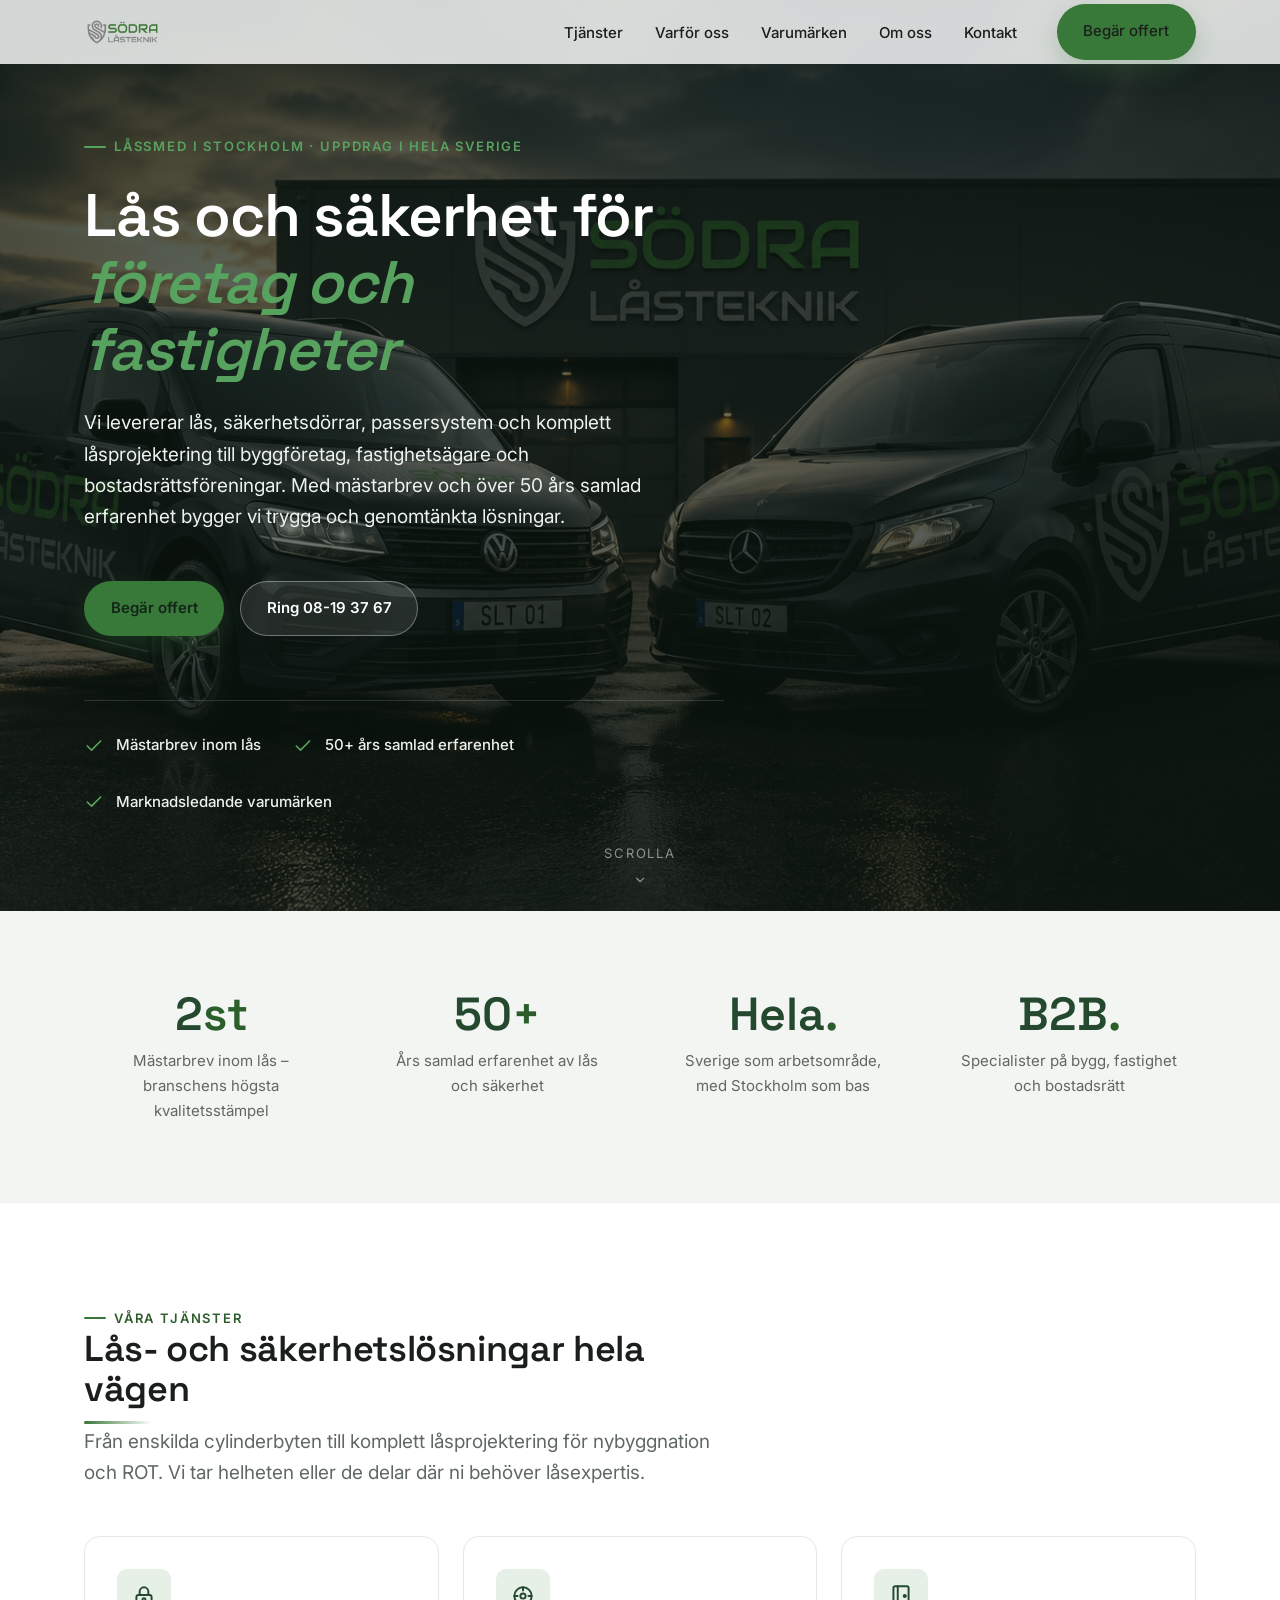
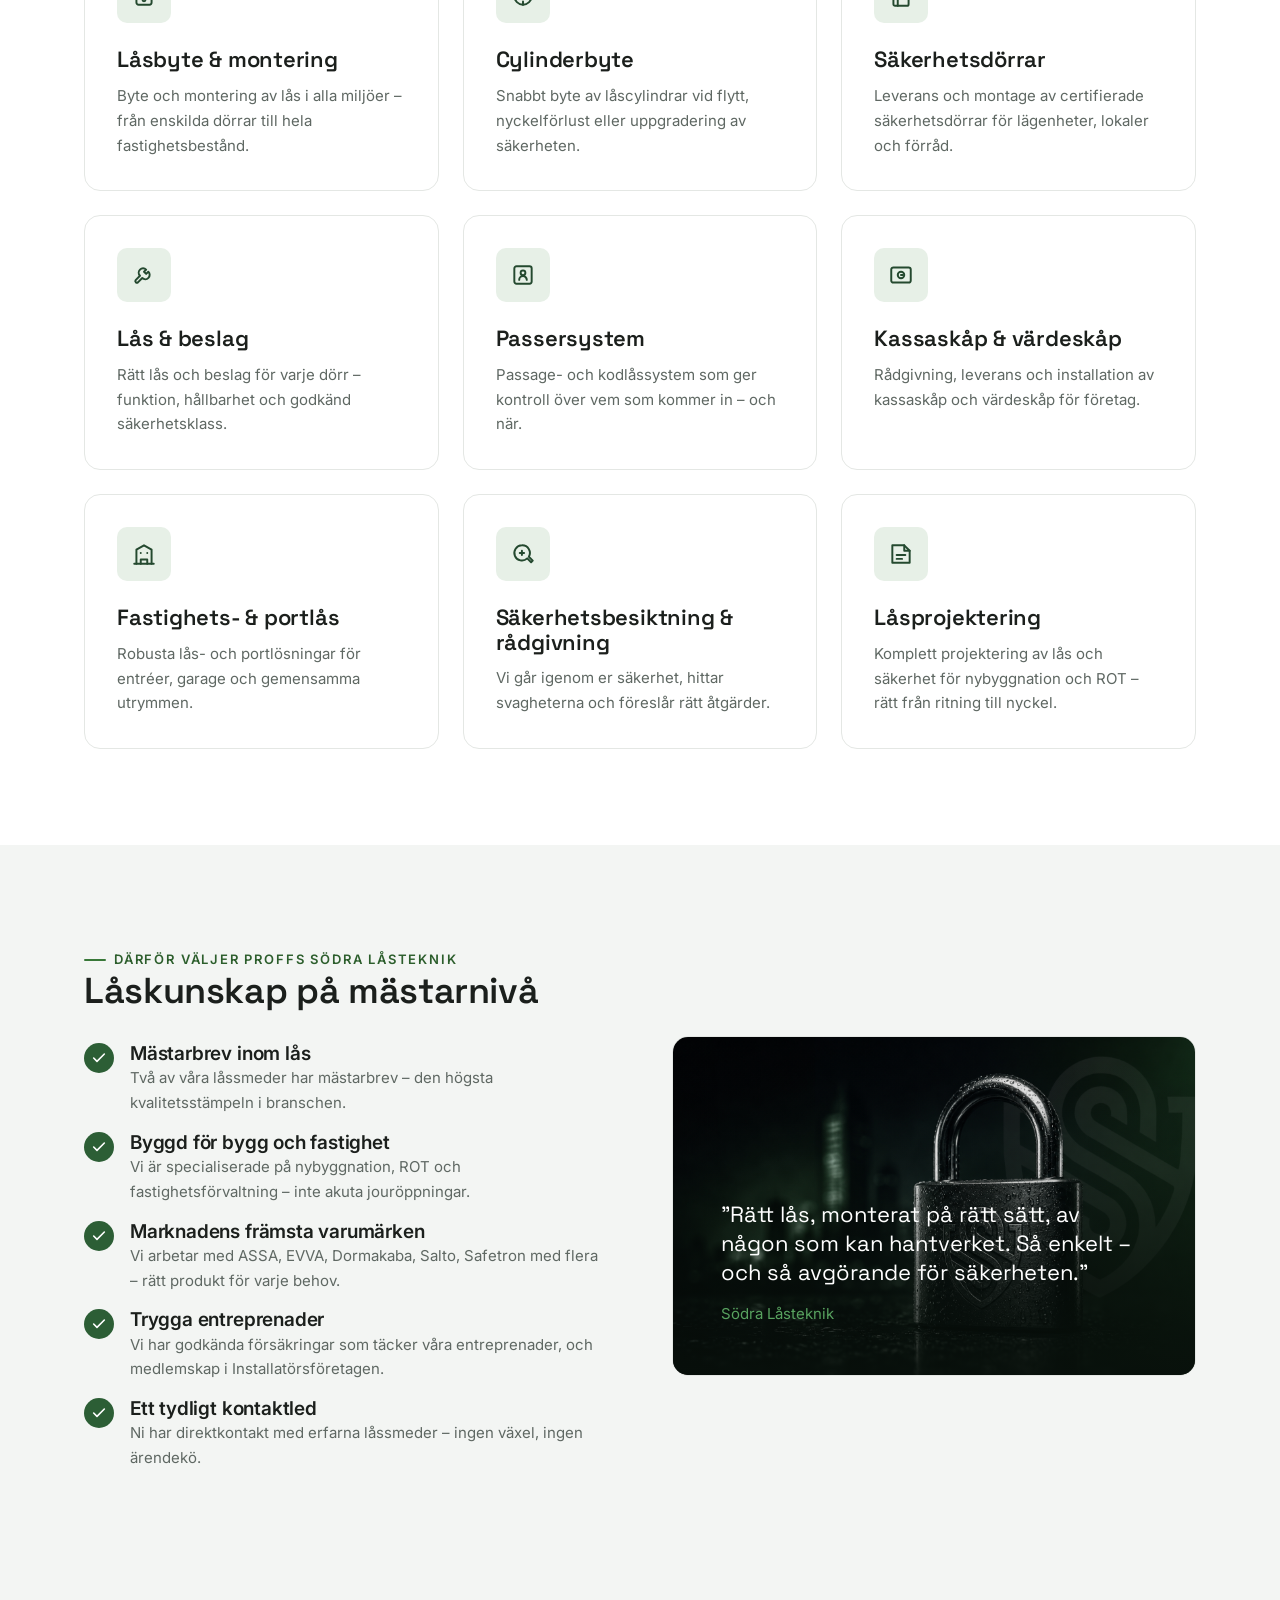
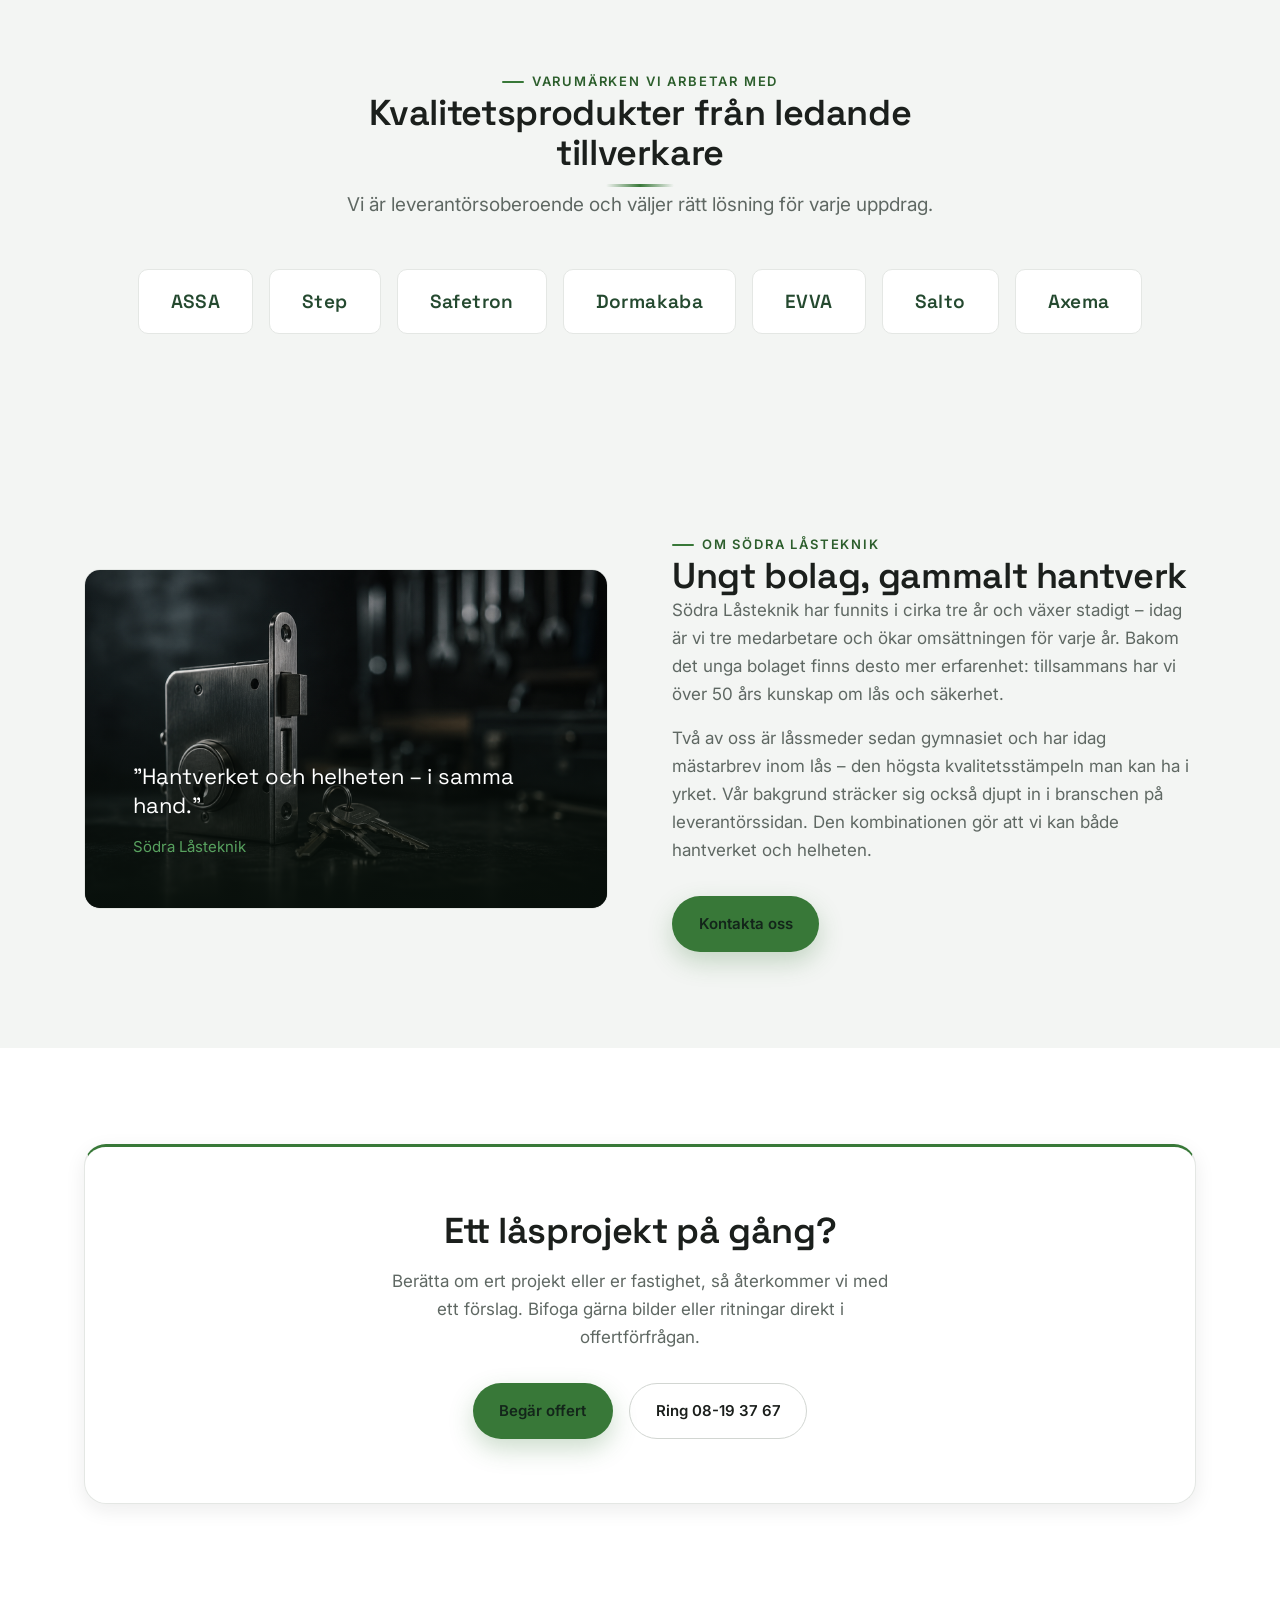
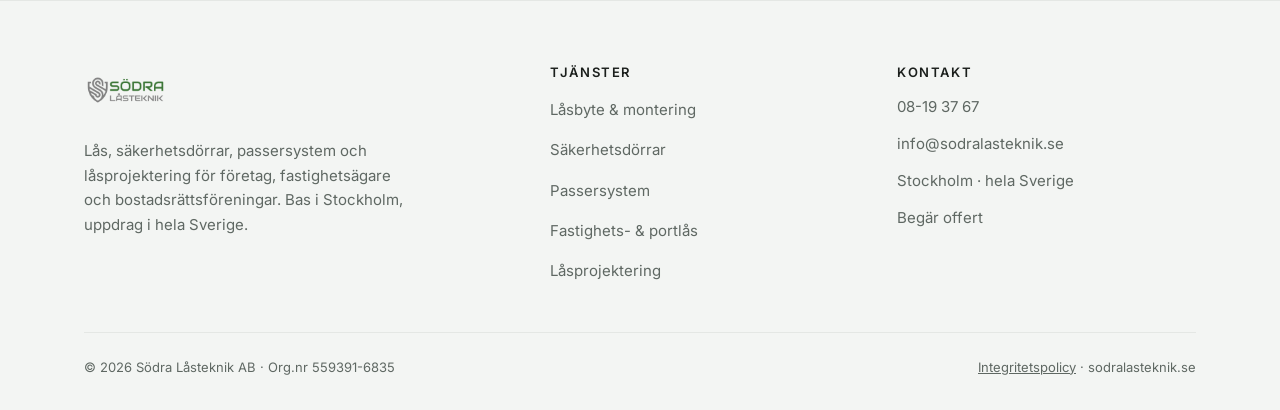
==== commit 5a72d3f4: "Lägg in kundens foton och putsa navigering - hero.png (servicebilarna) som mörk hero-bakgrund med lä" ====
--- a/index.html
+++ b/index.html
@@ -26,8 +26,8 @@
   <link href="https://fonts.googleapis.com/css2?family=Space+Grotesk:wght@500;600;700&family=Inter:wght@400;500;600;700&display=swap" rel="stylesheet">
 
   <!-- Stilmallar -->
-  <link rel="stylesheet" href="assets/css/tokens.css?v=1.0.0">
-  <link rel="stylesheet" href="assets/css/main.css?v=1.0.0">
+  <link rel="stylesheet" href="assets/css/tokens.css?v=1.1.3">
+  <link rel="stylesheet" href="assets/css/main.css?v=1.1.3">
 
   <!-- Strukturerad data -->
   <script type="application/ld+json">
@@ -62,7 +62,6 @@
         <li><a href="#varumarken">Varumärken</a></li>
         <li><a href="#om">Om oss</a></li>
         <li><a href="contact/">Kontakt</a></li>
-        <li><a href="tel:+468193767" class="nav-phone">08-19 37 67</a></li>
         <li><a href="contact/#offert" class="btn btn-primary nav-cta">Begär offert</a></li>
       </ul>
 
@@ -250,6 +249,7 @@
         <aside class="why-panel reveal">
           <blockquote>”Rätt lås, monterat på rätt sätt, av någon som kan hantverket. Så enkelt – och så avgörande för säkerheten.”</blockquote>
           <cite>Södra Låsteknik</cite>
+          <img src="assets/img/varfor-oss.png" alt="Hänglås med Södra Låstekniks emblem">
         </aside>
       </div>
     </section>
@@ -278,7 +278,9 @@
     <section id="om" class="why section">
       <div class="container split">
         <div class="about-panel reveal">
-          <img src="assets/img/emblem.png" alt="" aria-hidden="true">
+          <blockquote>”Hantverket och helheten – i samma hand.”</blockquote>
+          <cite>Södra Låsteknik</cite>
+          <img src="assets/img/om-oss.png" alt="Låskista med nycklar på arbetsbänk">
         </div>
         <div class="about-body reveal">
           <span class="eyebrow">Om Södra Låsteknik</span>
@@ -354,6 +356,6 @@
     </div>
   </footer>
 
-  <script src="assets/js/main.js?v=1.0.0" defer></script>
+  <script src="assets/js/main.js?v=1.1.3" defer></script>
 </body>
 </html>
--- a/assets/css/main.css
+++ b/assets/css/main.css
@@ -519,14 +519,19 @@
 
 /* ===== Kontaktsida ===== */
 .page-hero {
-  background: var(--sl-bg-alt);
-  border-bottom: 1px solid var(--sl-border);
-  color: var(--sl-text);
+  position: relative;
+  background:
+    linear-gradient(120deg, rgba(11,22,15,0.9) 0%, rgba(15,28,20,0.72) 55%, rgba(11,22,15,0.82) 100%),
+    url("../img/hero.png") center/cover no-repeat;
+  background-color: #0d1912;
+  color: var(--sl-white);
   padding-top: calc(var(--sl-space-10) + var(--sl-space-6));
   padding-bottom: var(--sl-space-8);
 }
-.page-hero h1 { color: var(--sl-text); }
-.page-hero p { color: var(--sl-text-muted); max-width: 560px; margin-top: var(--sl-space-4); font-size: var(--sl-fs-lg); }
+.page-hero .eyebrow { color: var(--sl-green-400); }
+.page-hero .eyebrow::before { background: var(--sl-green-400); }
+.page-hero h1 { color: var(--sl-white); }
+.page-hero p { color: var(--sl-text-on-dark); max-width: 560px; margin-top: var(--sl-space-4); font-size: var(--sl-fs-lg); }
 /* Hero för fristående sidor utan navbar (t.ex. integritetspolicy) */
 .legal-hero {
   position: relative;
@@ -534,10 +539,12 @@
   display: grid;
   place-items: center;
   text-align: center;
-  color: var(--sl-text);
+  color: var(--sl-white);
   padding: var(--sl-space-9) var(--sl-space-5);
-  background: var(--sl-bg-alt);
-  border-bottom: 1px solid var(--sl-border);
+  background:
+    linear-gradient(160deg, rgba(11,22,15,0.86) 0%, rgba(15,28,20,0.72) 50%, rgba(10,20,14,0.9) 100%),
+    url("../img/hero.png") center/cover no-repeat;
+  background-color: #0d1912;
 }
 .legal-hero-inner {
   max-width: 640px;
@@ -548,9 +555,9 @@
 }
 .legal-hero-brand { margin-bottom: var(--sl-space-2); }
 .legal-hero-brand .brand-mark { width: 60px; height: 60px; }
-.legal-hero-brand .brand-text { font-size: var(--sl-fs-2xl); color: var(--sl-forest-800); }
-.legal-hero h1 { color: var(--sl-text); font-size: var(--sl-fs-4xl); }
-.legal-hero p { color: var(--sl-text-muted); font-size: var(--sl-fs-lg); max-width: 520px; }
+.legal-hero-brand .brand-text { font-size: var(--sl-fs-2xl); color: var(--sl-white); }
+.legal-hero h1 { color: var(--sl-white); font-size: var(--sl-fs-4xl); }
+.legal-hero p { color: var(--sl-text-on-dark); font-size: var(--sl-fs-lg); max-width: 520px; }
 .legal-hero .btn { margin-top: var(--sl-space-3); }
 
 .contact-layout {
@@ -1102,20 +1109,15 @@
 }
 .nav-phone:hover { color: var(--sl-brand-deep); }
 
-/* ===== Fotofri hero: mörk grön-svart yta + emblem-vattenstämpel ===== */
+/* ===== Hero med foto: servicebilarna + mörk overlay som håller texten läsbar ===== */
 .hero-dark {
-  background: linear-gradient(160deg, #17291d 0%, #122019 55%, #0d1912 100%);
-}
-.hero-emblem {
-  position: absolute;
-  inset: 0;
-  z-index: -1;
-  background: url("../img/emblem.png") no-repeat;
-  background-position: right -6% center;
-  background-size: auto 128%;
-  opacity: 0.07;
-  pointer-events: none;
-}
+  background:
+    linear-gradient(160deg, rgba(15,28,20,0.82) 0%, rgba(15,28,20,0.6) 45%, rgba(10,20,14,0.9) 100%),
+    url("../img/hero.png") center/cover no-repeat;
+  background-color: #0d1912;
+}
+/* Fotot bär nu det visuella; emblem-vattenstämpeln behövs inte ovanpå det */
+.hero-emblem { display: none; }
 .hero-dark .eyebrow { color: var(--sl-green-400); }
 .hero-dark .eyebrow::before { background: var(--sl-green-400); }
 
@@ -1123,52 +1125,58 @@
 .services-grid-3 { grid-template-columns: repeat(3, 1fr); }
 .service-card p { font-size: var(--sl-fs-sm); }
 
-/* ===== Varför-panel (ersätter Nordös foto-aside) ===== */
+/* ===== Foto-paneler (om oss + varför oss): helbildsfoto med citat överlagrat i nederkant ===== */
+.about-panel,
 .why-panel {
-  background: linear-gradient(155deg, #1c3826 0%, #142a1d 100%);
+  position: relative;
+  min-height: 340px;
   border-radius: var(--sl-radius-lg);
-  padding: var(--sl-space-8) var(--sl-space-7);
+  border: 1px solid var(--sl-border);
+  overflow: hidden;
   display: flex;
   flex-direction: column;
-  justify-content: center;
-  min-height: 320px;
-  position: relative;
-  overflow: hidden;
-}
-.why-panel::before {
+  justify-content: flex-end;
+  padding: var(--sl-space-7);
+}
+.about-panel img,
+.why-panel img {
+  position: absolute;
+  inset: 0;
+  z-index: 0;
+  width: 100%;
+  height: 100%;
+  object-fit: cover;
+  display: block;
+}
+/* Mörk toning i nederkant så det vita citatet är läsbart ovanpå fotot */
+.about-panel::after,
+.why-panel::after {
   content: "";
   position: absolute;
   inset: 0;
-  background: url("../img/emblem.png") no-repeat right -12% bottom -20%;
-  background-size: auto 90%;
-  opacity: 0.08;
-}
+  z-index: 1;
+  background: linear-gradient(to top, rgba(8,16,11,0.9) 0%, rgba(8,16,11,0.55) 30%, rgba(8,16,11,0.1) 60%, transparent 100%);
+  pointer-events: none;
+}
+.about-panel blockquote,
 .why-panel blockquote {
+  position: relative;
+  z-index: 2;
   font-family: var(--sl-font-display);
   font-size: var(--sl-fs-xl);
   line-height: var(--sl-lh-snug);
   color: var(--sl-white);
+}
+.about-panel cite,
+.why-panel cite {
   position: relative;
-}
-.why-panel cite {
+  z-index: 2;
+  display: block;
   margin-top: var(--sl-space-4);
   font-style: normal;
   font-size: var(--sl-fs-sm);
   color: var(--sl-green-400);
-  position: relative;
-}
-
-/* ===== Om-panel (emblem på ljus tonad yta) ===== */
-.about-panel {
-  background: var(--sl-bg-alt);
-  border: 1px solid var(--sl-border);
-  border-radius: var(--sl-radius-lg);
-  display: grid;
-  place-items: center;
-  min-height: 320px;
-  padding: var(--sl-space-8);
-}
-.about-panel img { width: min(70%, 240px); height: auto; opacity: 0.92; }
+}
 
 /* ===== Varumärken ===== */
 .brands { background: var(--sl-bg-alt); }
@@ -1197,7 +1205,7 @@
 /* ===== Responsivt ===== */
 @media (max-width: 900px) {
   .services-grid-3 { grid-template-columns: repeat(2, 1fr); }
-  .about-panel { min-height: 240px; }
+  .why-panel, .about-panel { min-height: 260px; }
 }
 @media (max-width: 560px) {
   .services-grid-3 { grid-template-columns: 1fr; }
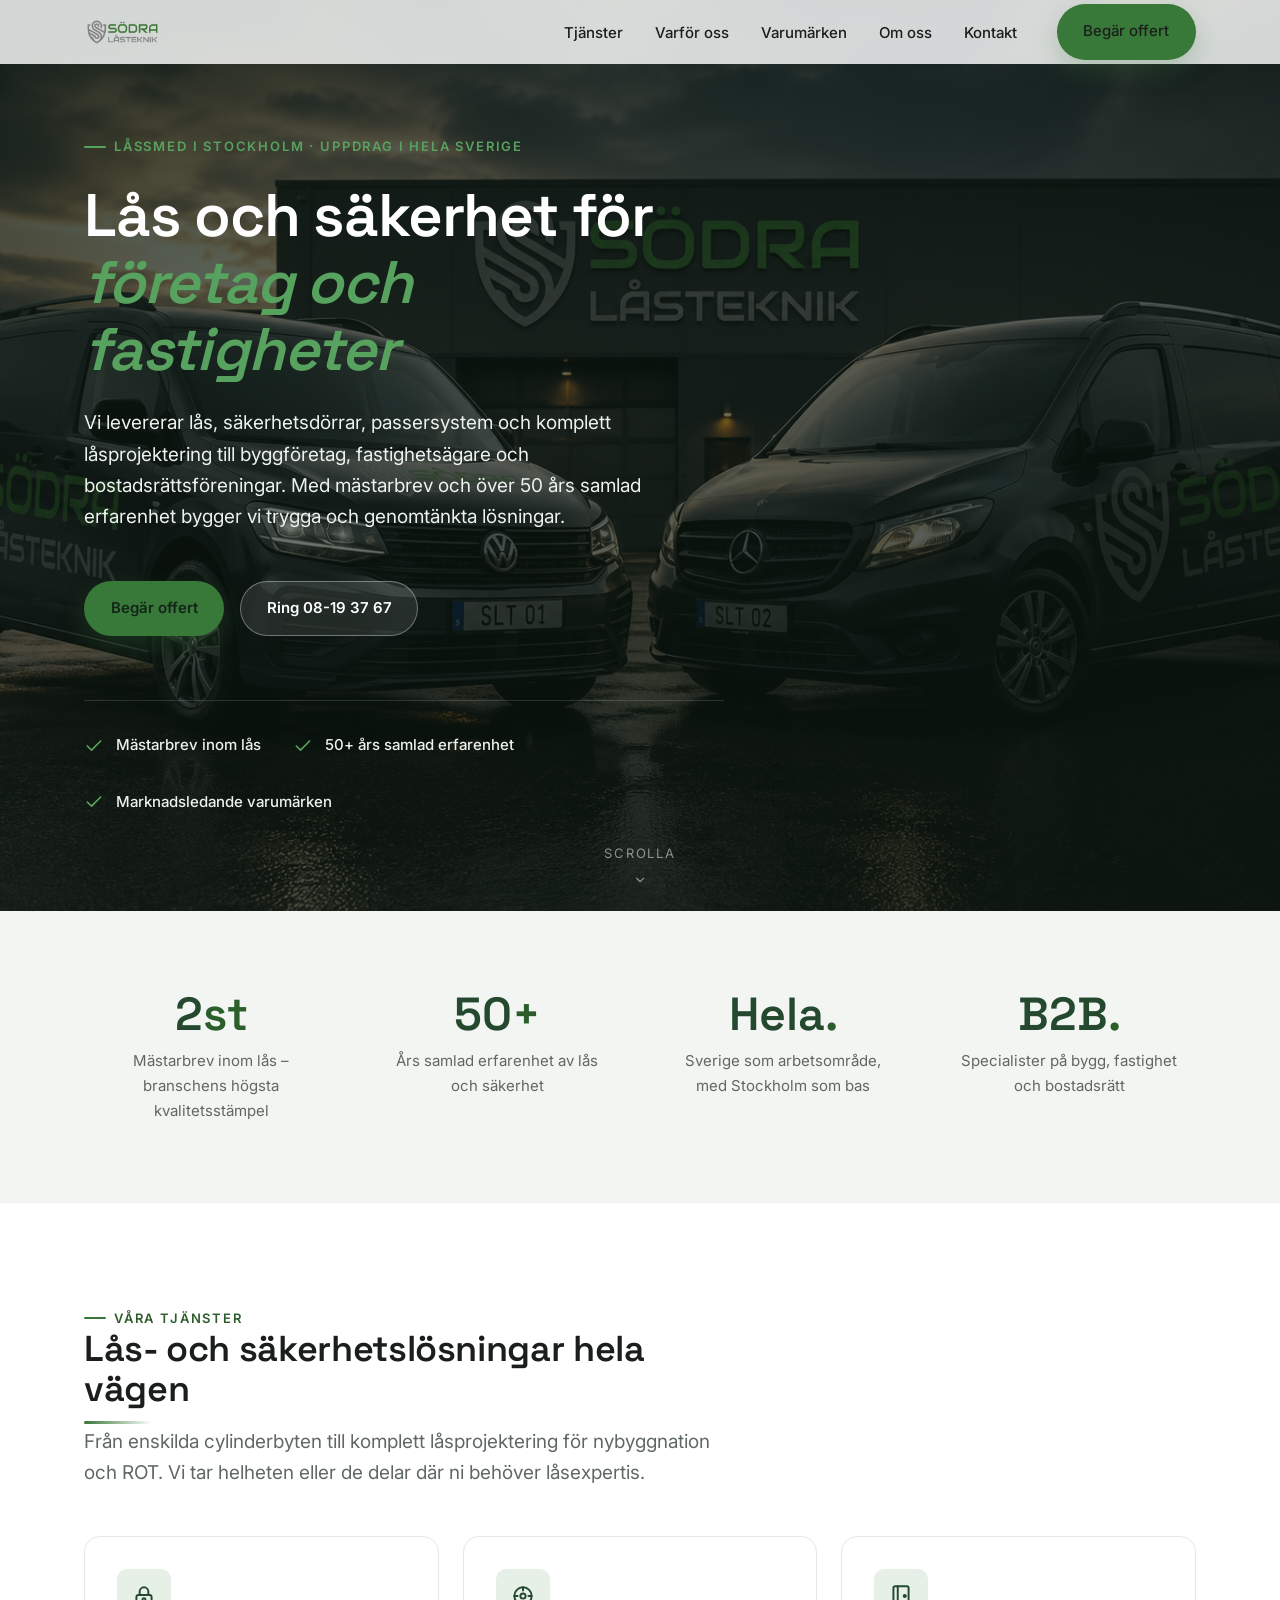
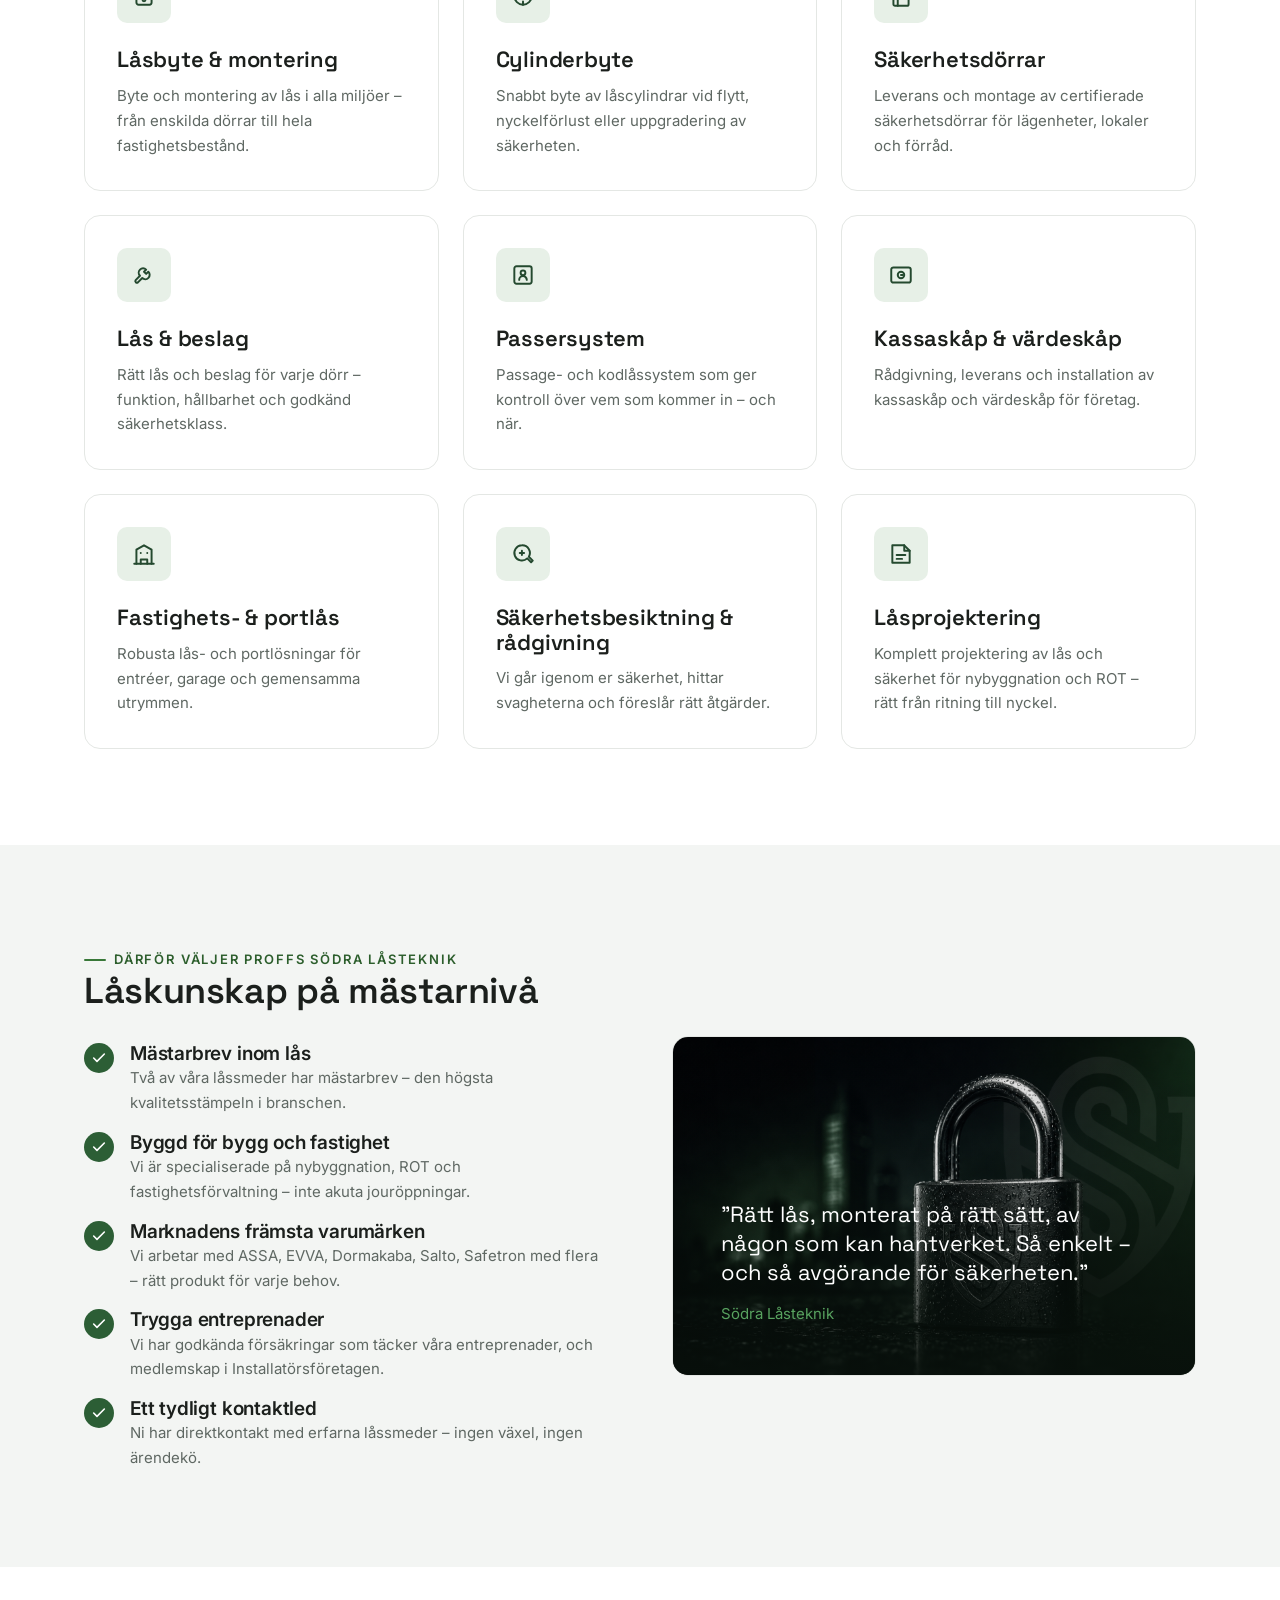
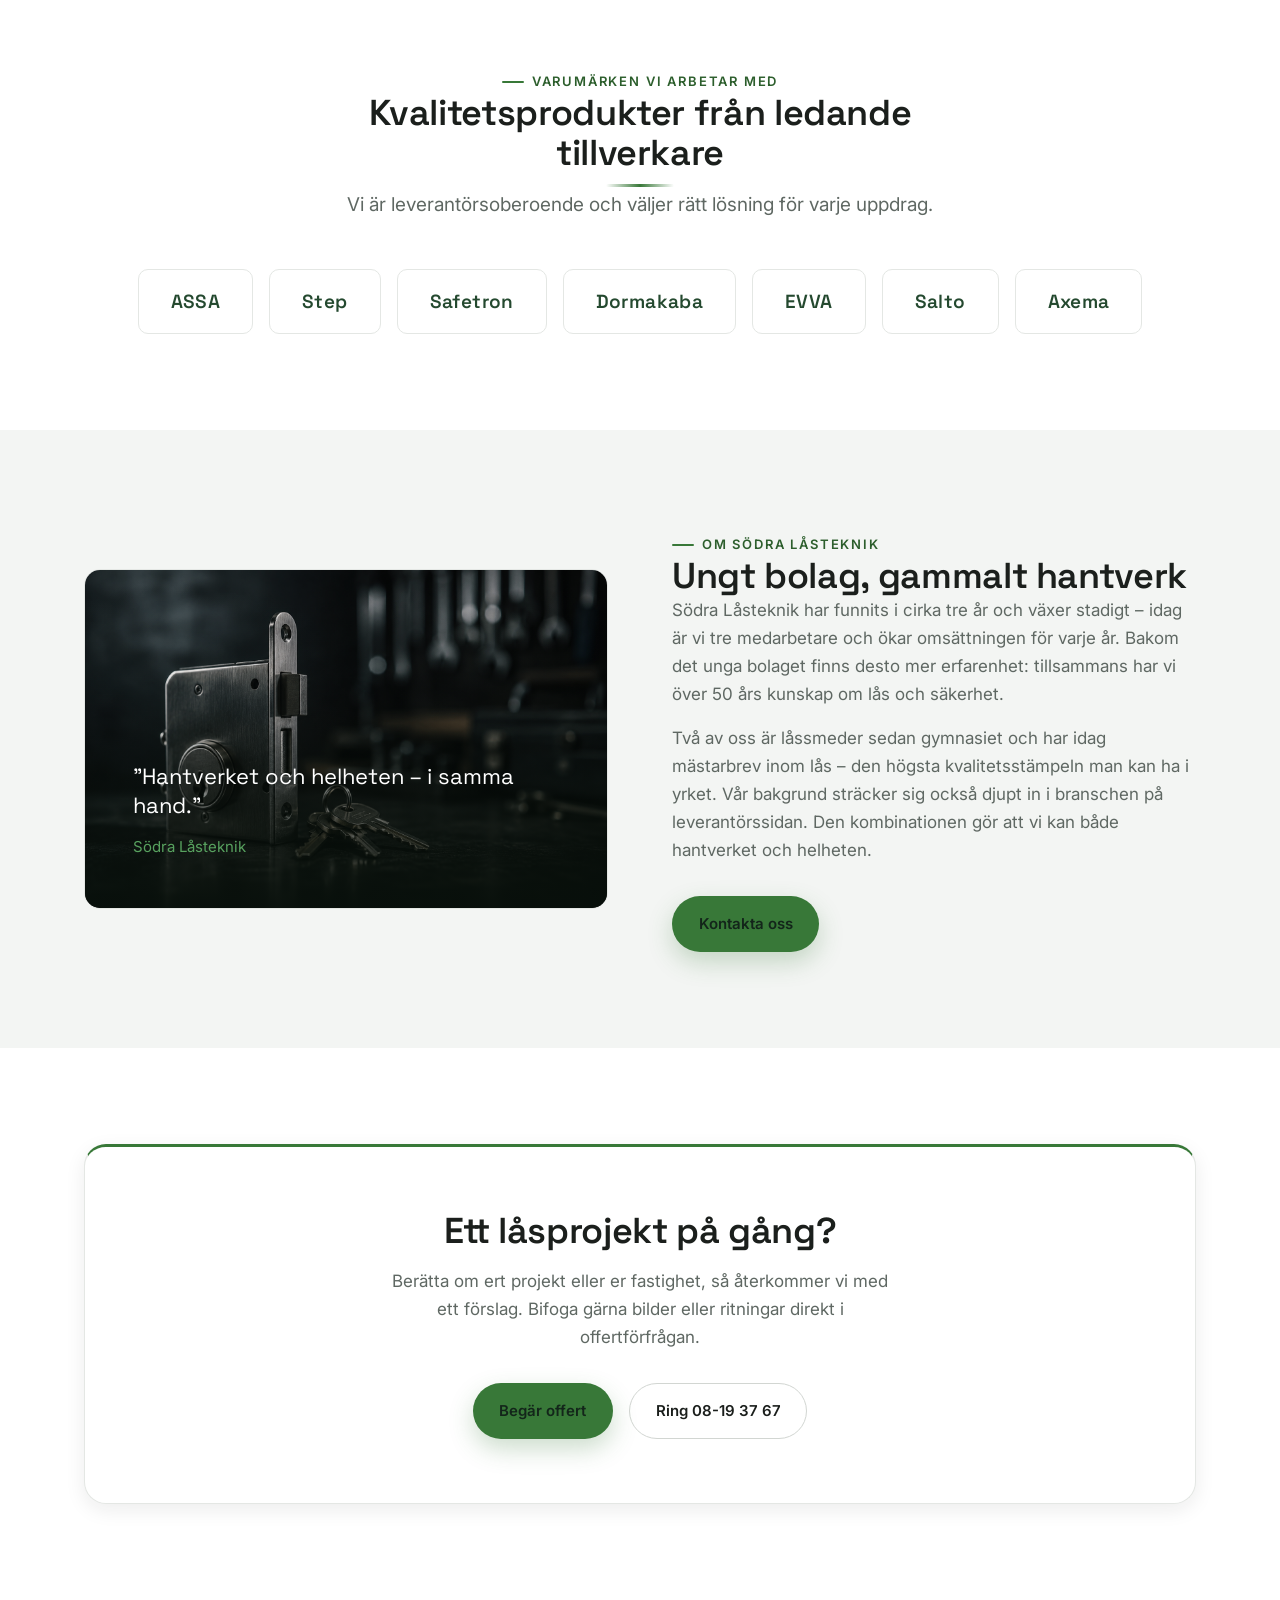
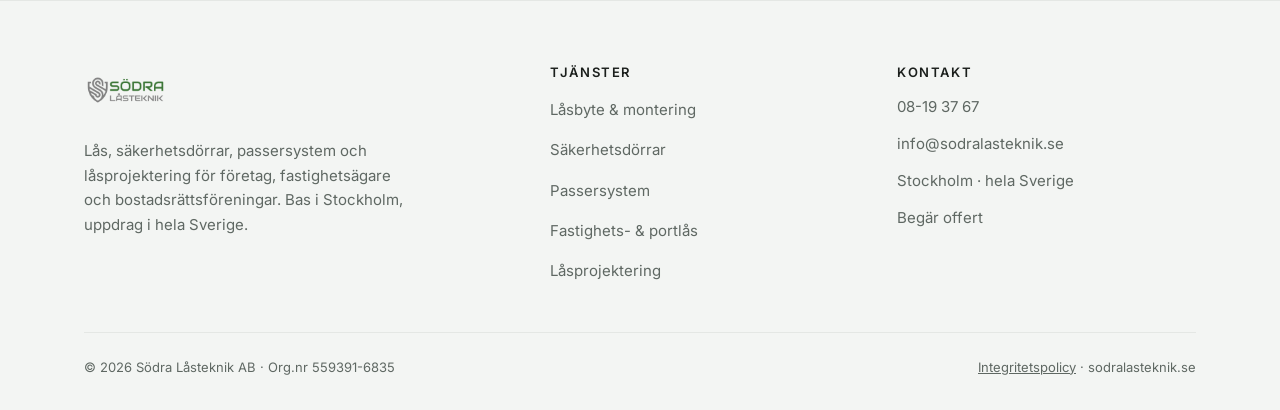
==== commit a7ca9655: "Ge Varumärken-sektionen samma ljusa bakgrund som Tjänster Varumärken delade tidigare grå bakgrund me" ====
--- a/index.html
+++ b/index.html
@@ -26,8 +26,8 @@
   <link href="https://fonts.googleapis.com/css2?family=Space+Grotesk:wght@500;600;700&family=Inter:wght@400;500;600;700&display=swap" rel="stylesheet">
 
   <!-- Stilmallar -->
-  <link rel="stylesheet" href="assets/css/tokens.css?v=1.1.3">
-  <link rel="stylesheet" href="assets/css/main.css?v=1.1.3">
+  <link rel="stylesheet" href="assets/css/tokens.css?v=1.1.4">
+  <link rel="stylesheet" href="assets/css/main.css?v=1.1.4">
 
   <!-- Strukturerad data -->
   <script type="application/ld+json">
@@ -356,6 +356,6 @@
     </div>
   </footer>
 
-  <script src="assets/js/main.js?v=1.1.3" defer></script>
+  <script src="assets/js/main.js?v=1.1.4" defer></script>
 </body>
 </html>
--- a/assets/css/main.css
+++ b/assets/css/main.css
@@ -1179,7 +1179,7 @@
 }
 
 /* ===== Varumärken ===== */
-.brands { background: var(--sl-bg-alt); }
+.brands { background: var(--sl-bg); }
 .brand-grid {
   display: flex;
   flex-wrap: wrap;
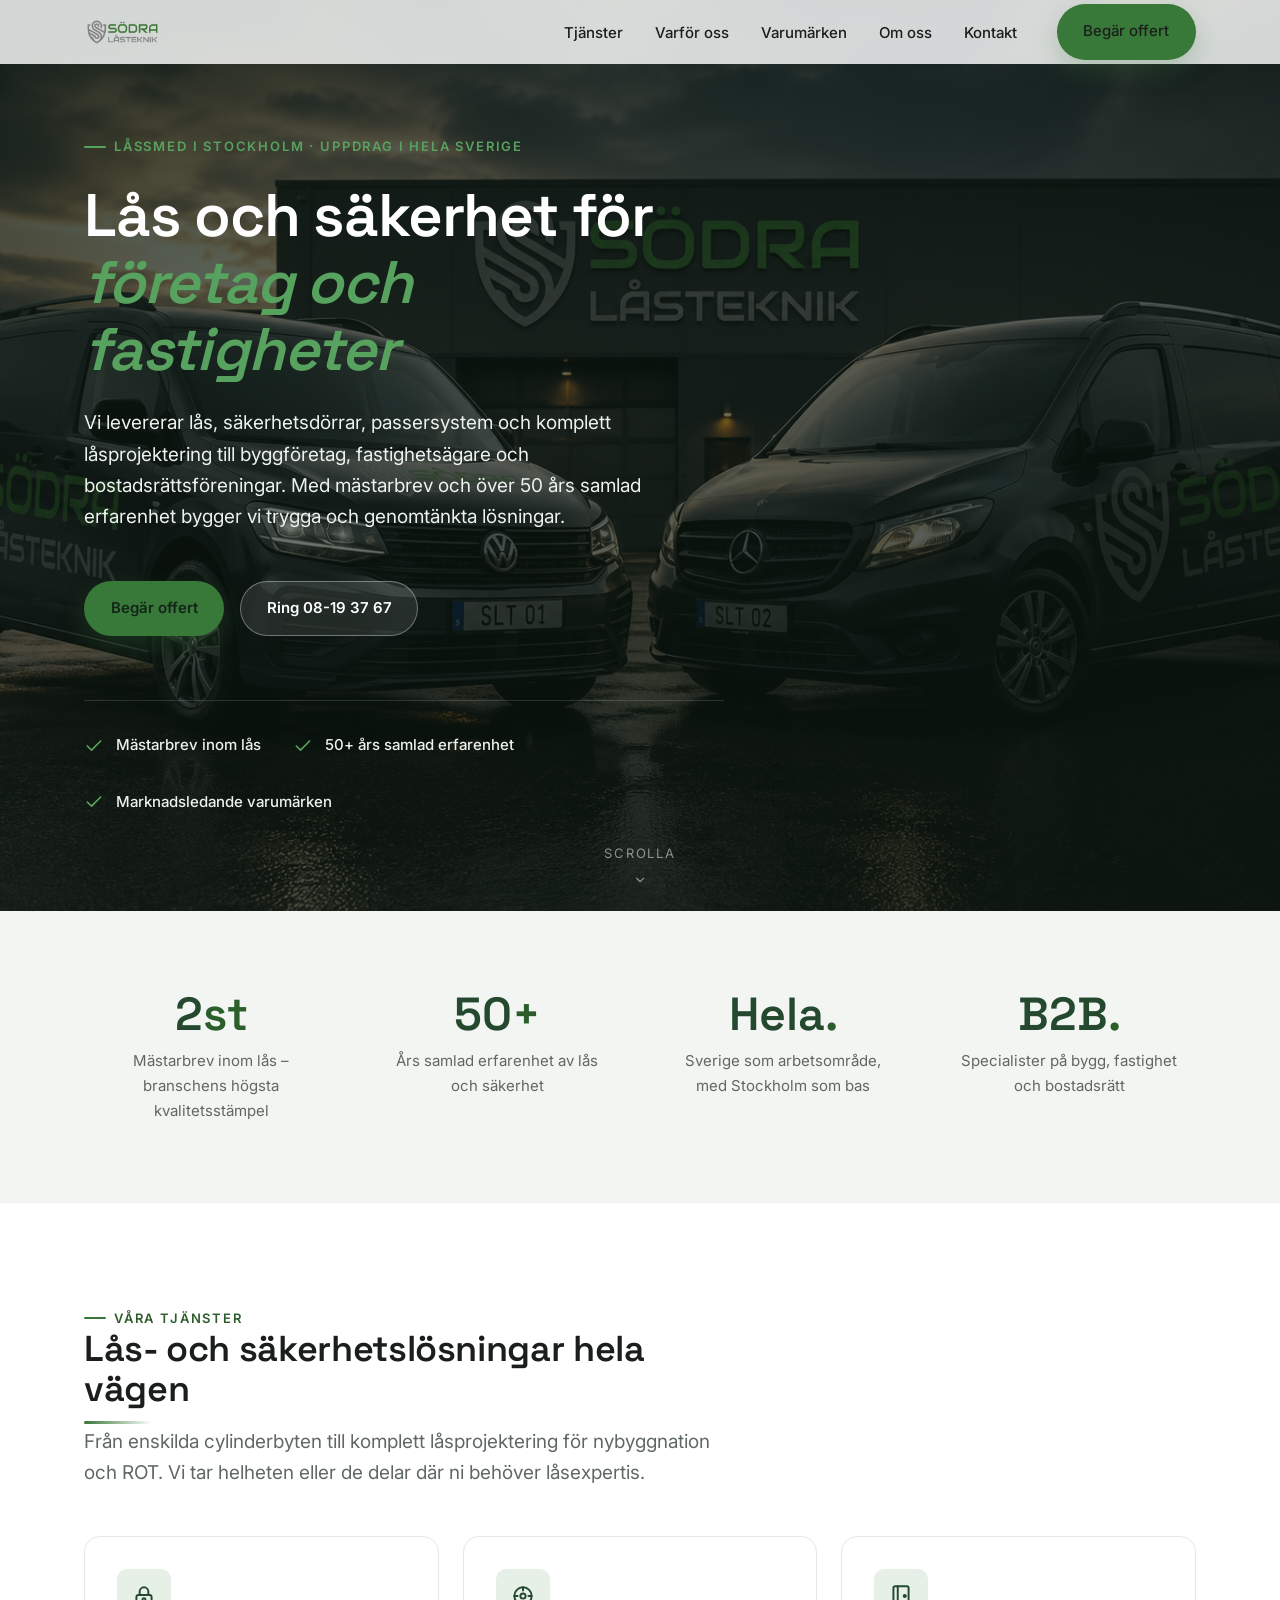
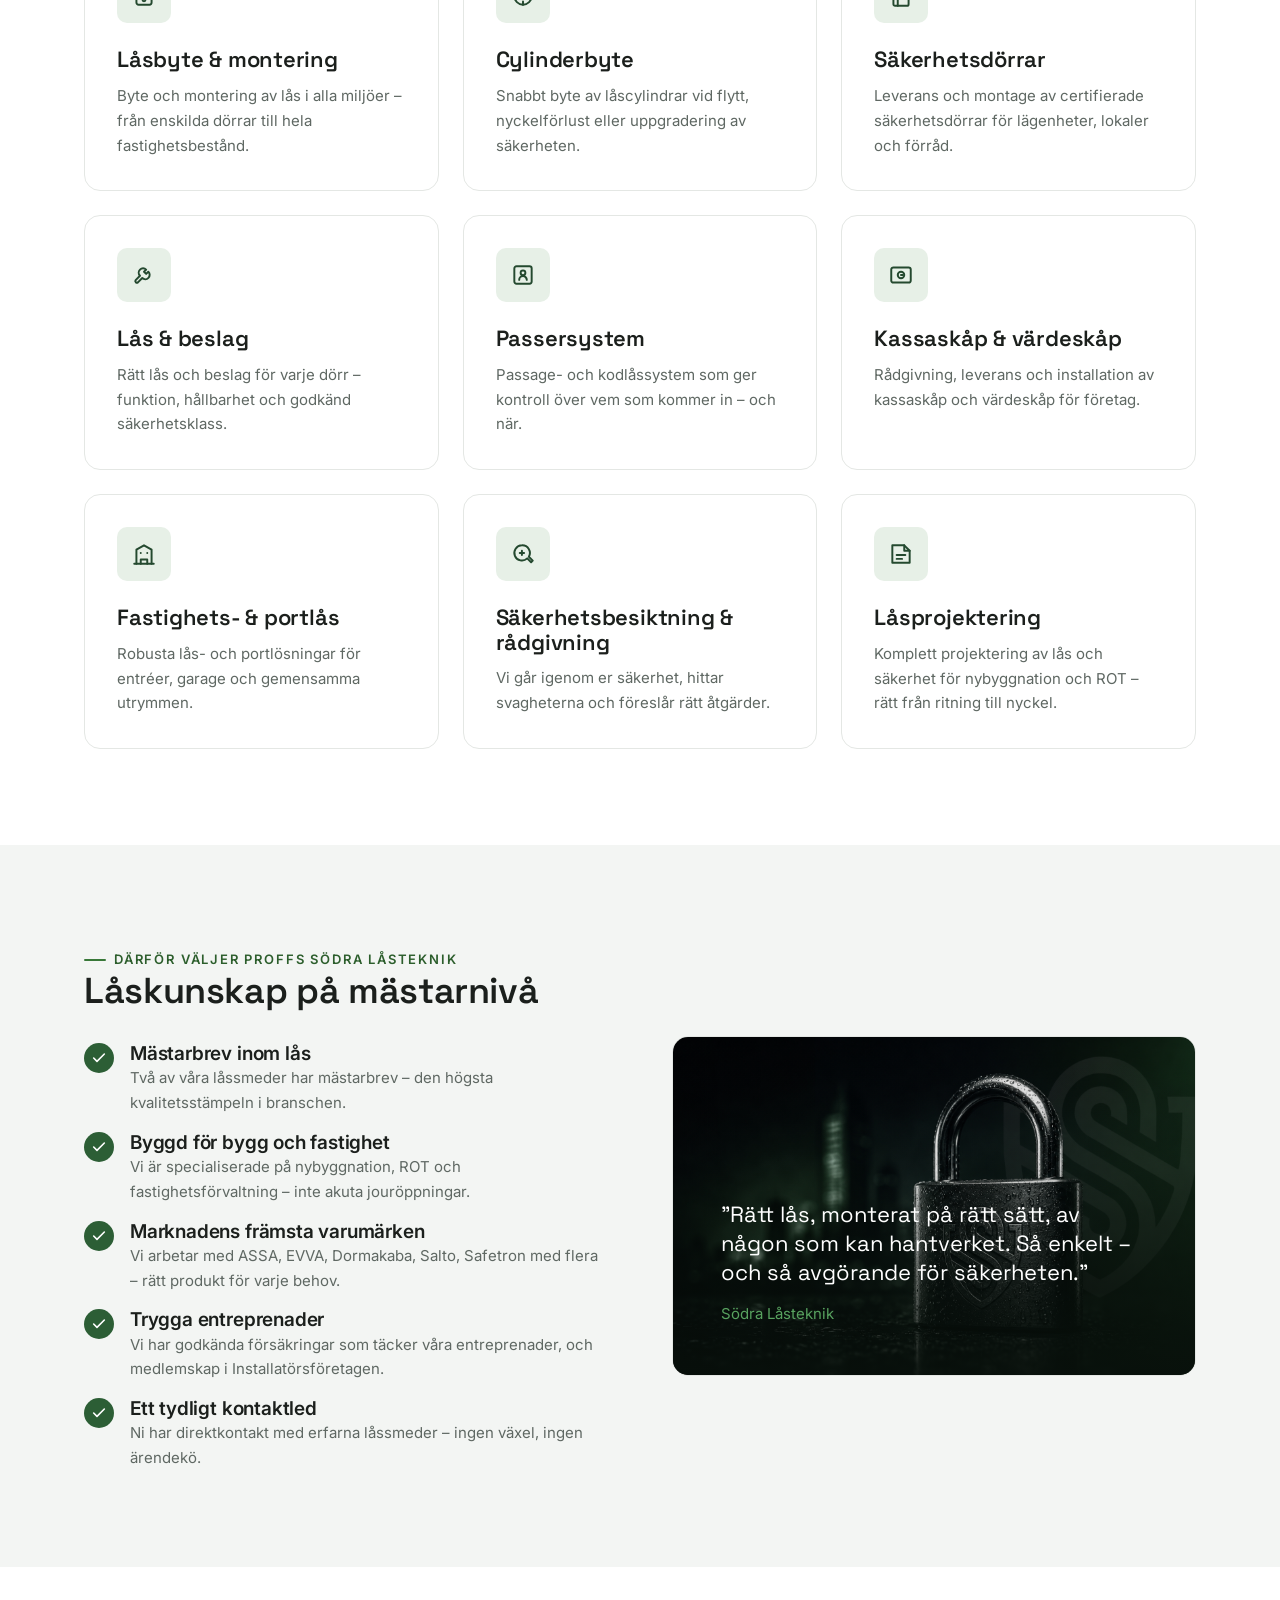
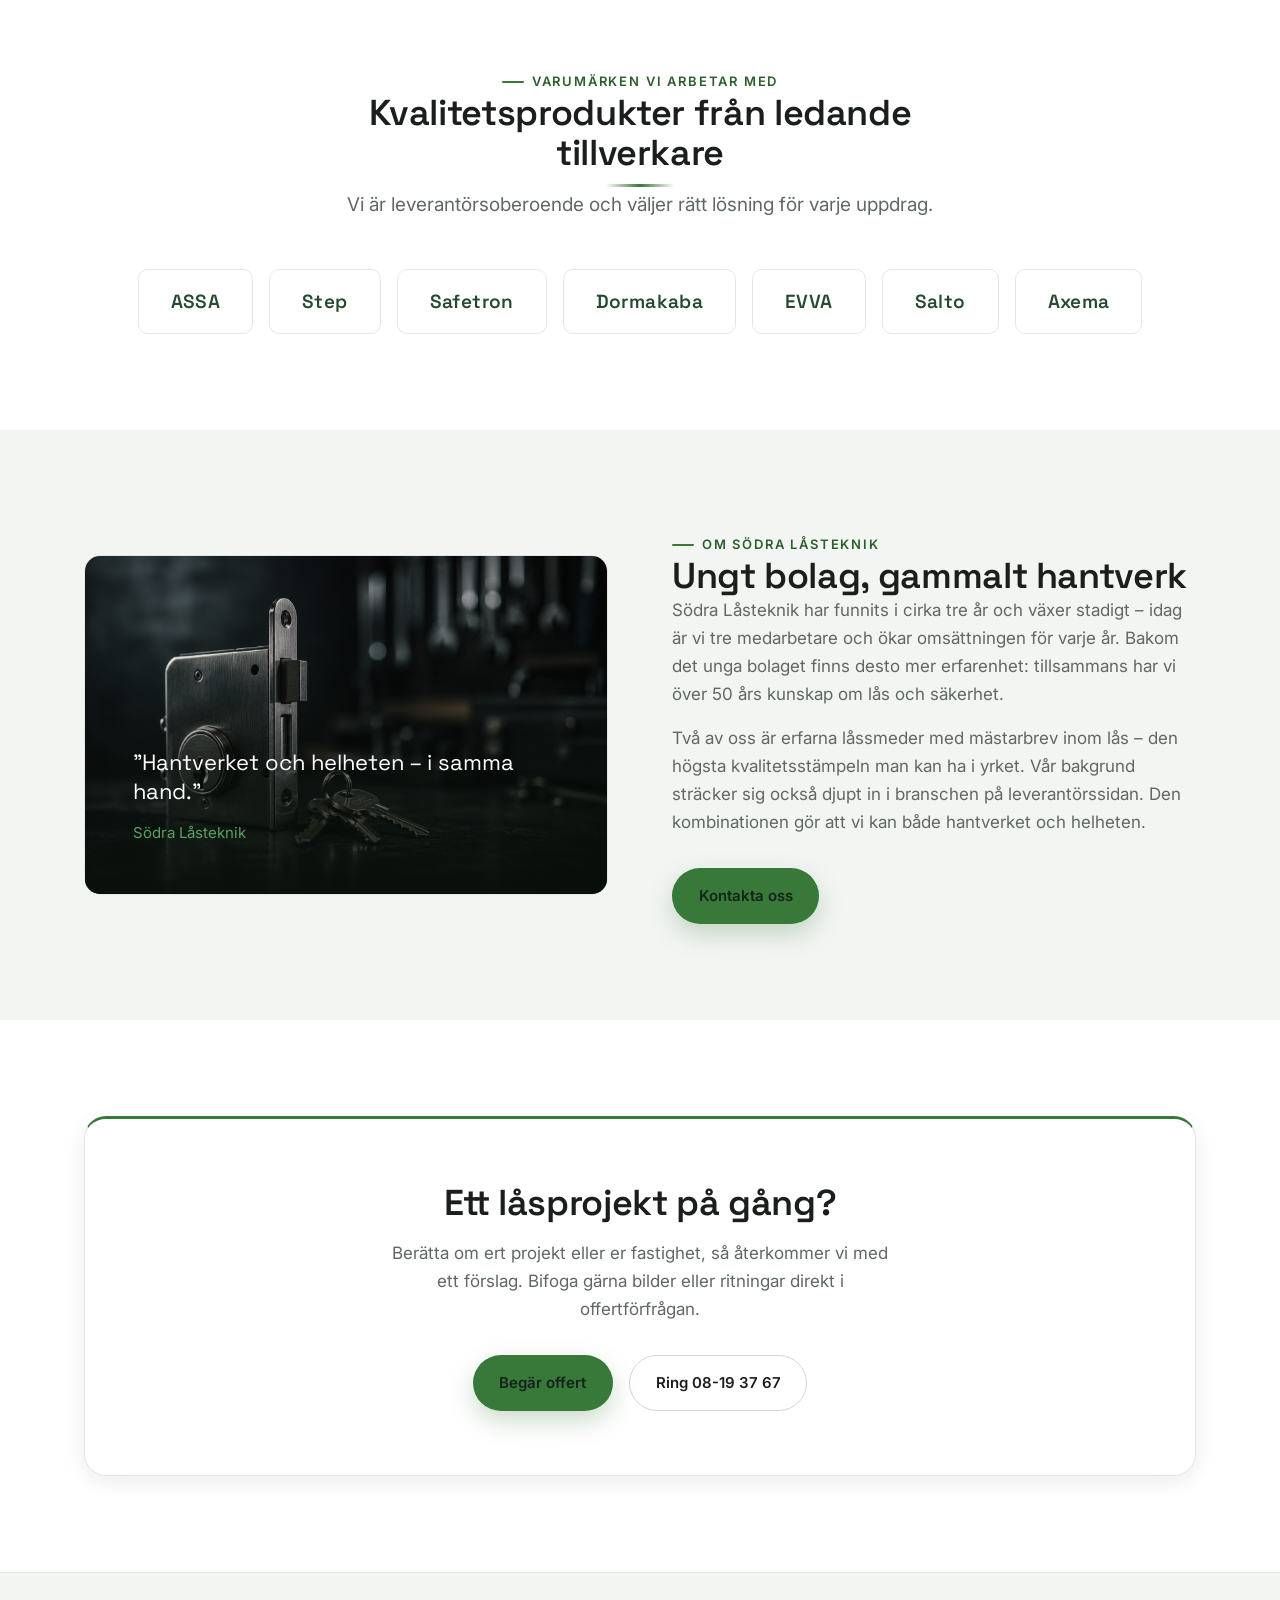
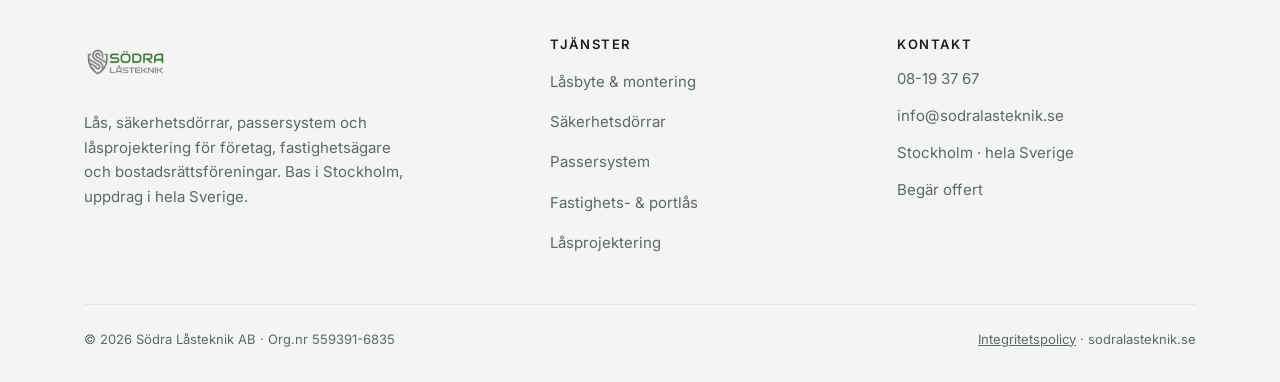
==== commit 444868b5: "Ta bort "sedan gymnasiet" i Om oss Formuleringen gav ett ungdomligt intryck. Betonar erfarenhet och " ====
--- a/index.html
+++ b/index.html
@@ -291,7 +291,7 @@
             desto mer erfarenhet: tillsammans har vi över 50 års kunskap om lås och säkerhet.
           </p>
           <p>
-            Två av oss är låssmeder sedan gymnasiet och har idag mästarbrev inom lås – den
+            Två av oss är erfarna låssmeder med mästarbrev inom lås – den
             högsta kvalitetsstämpeln man kan ha i yrket. Vår bakgrund sträcker sig också
             djupt in i branschen på leverantörssidan. Den kombinationen gör att vi kan
             både hantverket och helheten.
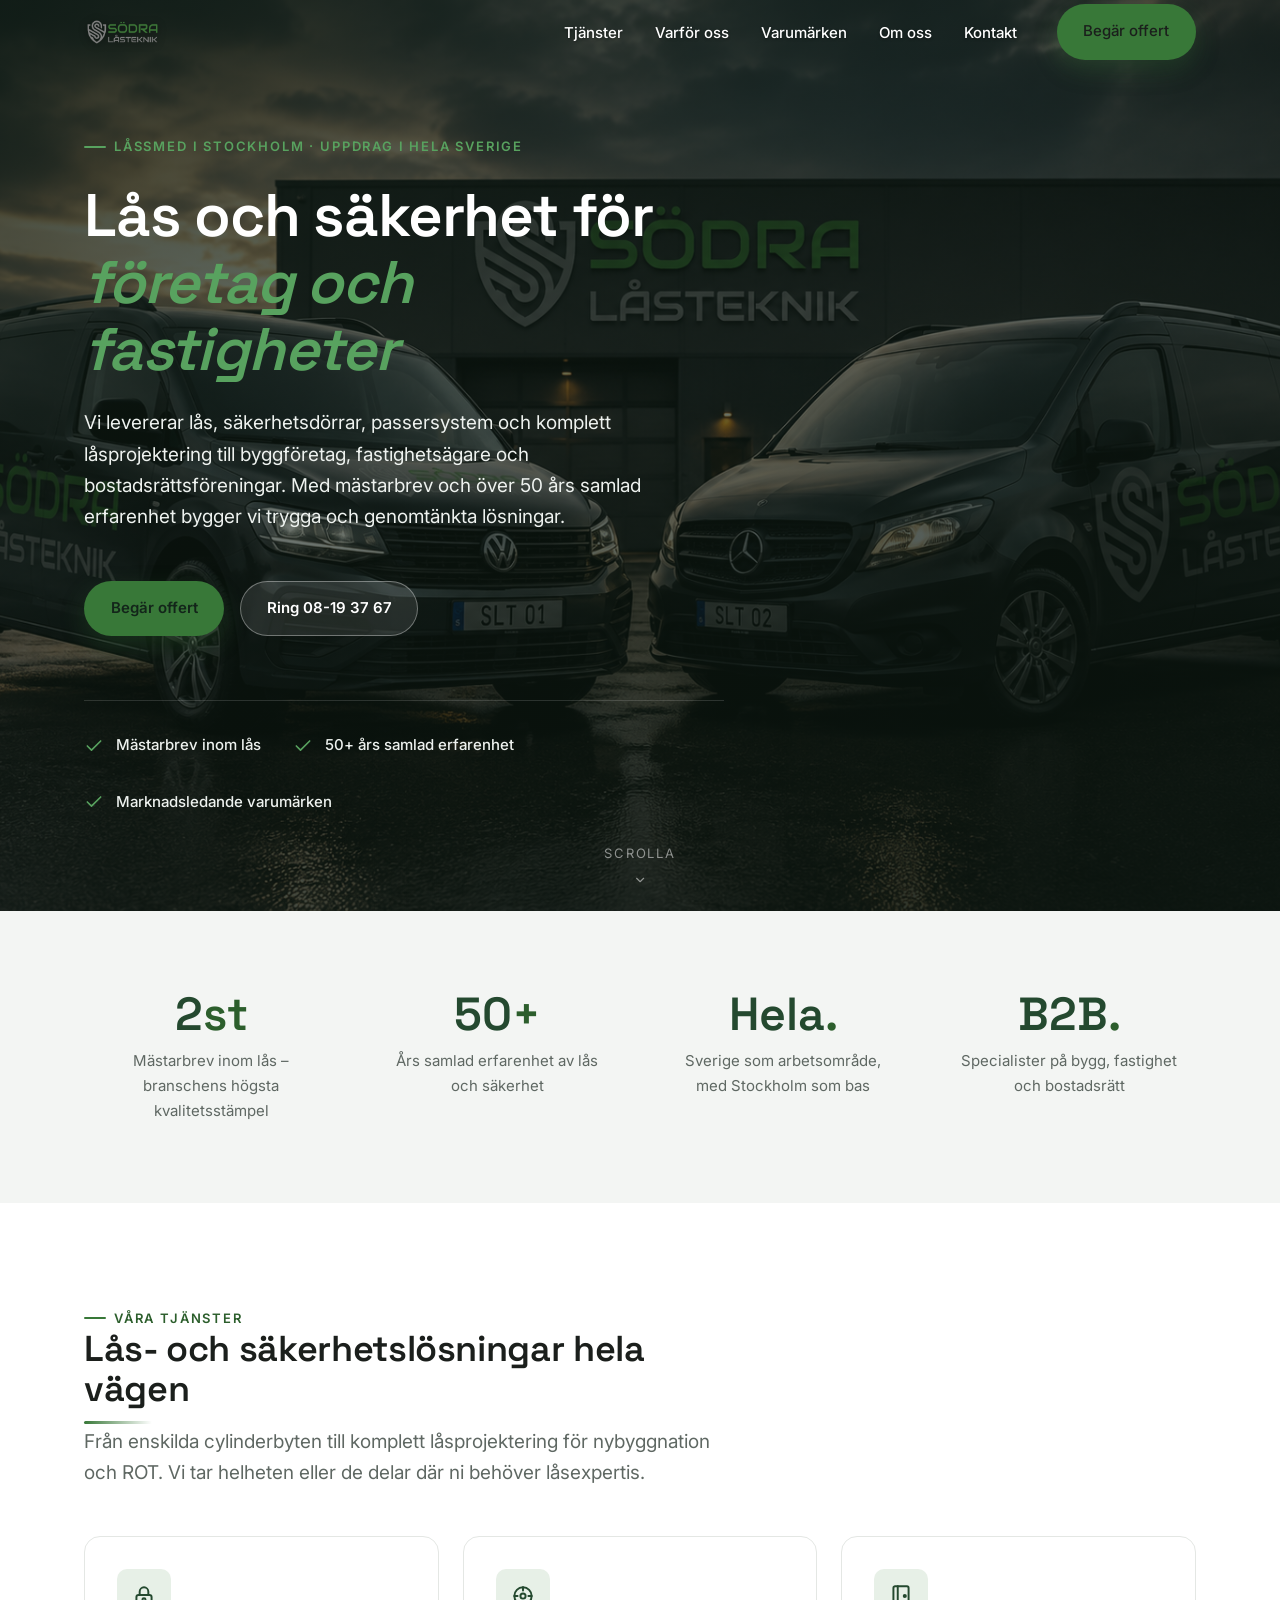
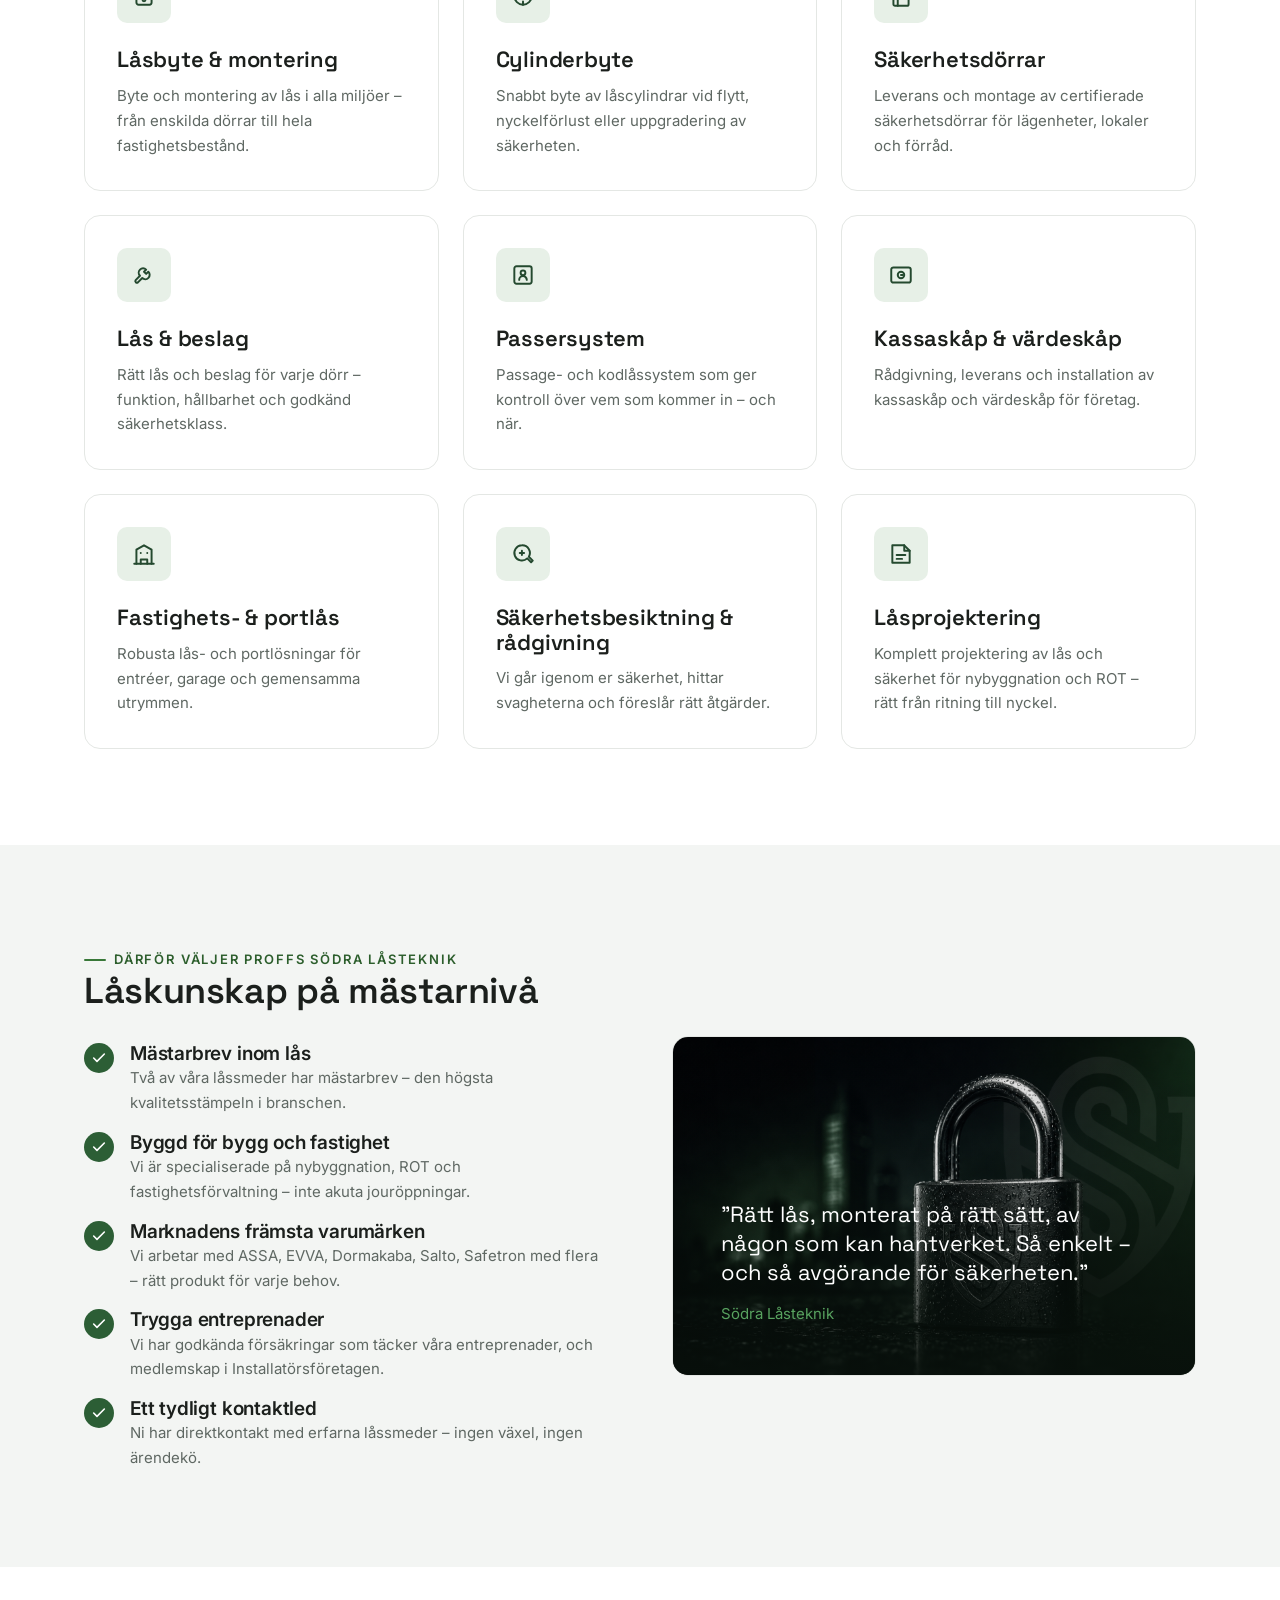
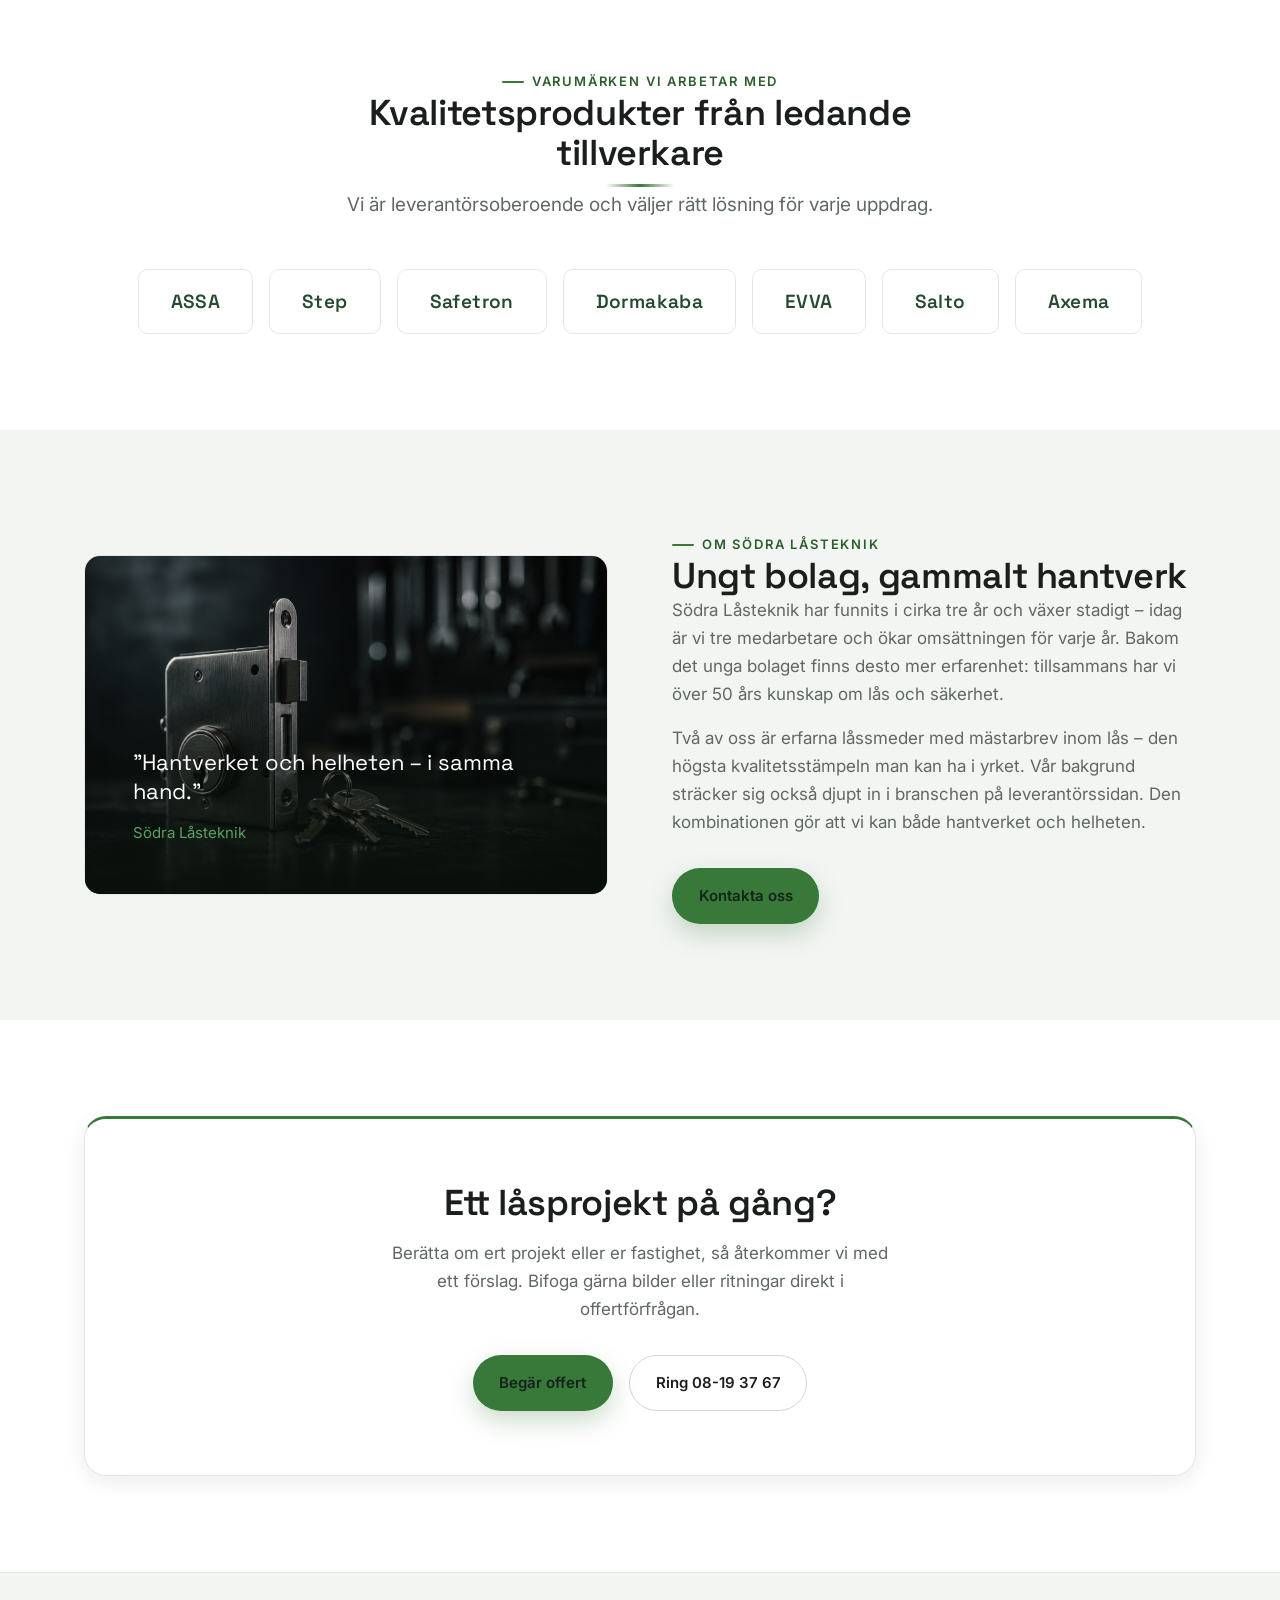
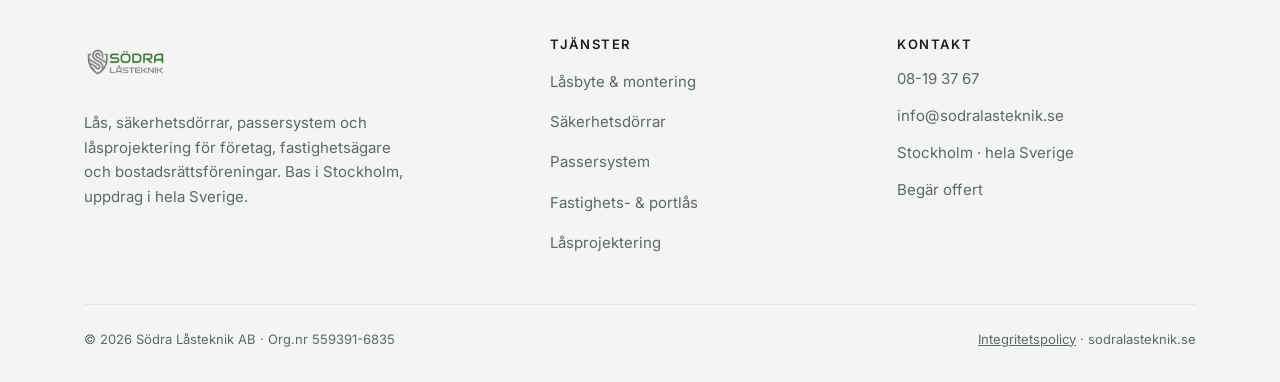
==== commit 203b7e94: "Transparent navbar över heron, bakgrund tonar in vid scroll (desktop) Högst upp på start- och kontak" ====
--- a/index.html
+++ b/index.html
@@ -26,8 +26,8 @@
   <link href="https://fonts.googleapis.com/css2?family=Space+Grotesk:wght@500;600;700&family=Inter:wght@400;500;600;700&display=swap" rel="stylesheet">
 
   <!-- Stilmallar -->
-  <link rel="stylesheet" href="assets/css/tokens.css?v=1.1.4">
-  <link rel="stylesheet" href="assets/css/main.css?v=1.1.4">
+  <link rel="stylesheet" href="assets/css/tokens.css?v=1.1.6">
+  <link rel="stylesheet" href="assets/css/main.css?v=1.1.6">
 
   <!-- Strukturerad data -->
   <script type="application/ld+json">
@@ -263,13 +263,13 @@
           <p>Vi är leverantörsoberoende och väljer rätt lösning för varje uppdrag.</p>
         </div>
         <ul class="brand-grid reveal" role="list">
-          <li><span>ASSA</span></li>
-          <li><span>Step</span></li>
-          <li><span>Safetron</span></li>
-          <li><span>Dormakaba</span></li>
-          <li><span>EVVA</span></li>
-          <li><span>Salto</span></li>
-          <li><span>Axema</span></li>
+          <li><a href="https://www.assa.se" target="_blank" rel="noopener">ASSA</a></li>
+          <li><a href="https://steplock.com/SE/sv/" target="_blank" rel="noopener">Step</a></li>
+          <li><a href="https://www.safetron.com" target="_blank" rel="noopener">Safetron</a></li>
+          <li><a href="https://www.dormakaba.com" target="_blank" rel="noopener">Dormakaba</a></li>
+          <li><a href="https://www.evva.com" target="_blank" rel="noopener">EVVA</a></li>
+          <li><a href="https://www.saltosystems.com" target="_blank" rel="noopener">Salto</a></li>
+          <li><a href="https://axema.se" target="_blank" rel="noopener">Axema</a></li>
         </ul>
       </div>
     </section>
@@ -356,6 +356,6 @@
     </div>
   </footer>
 
-  <script src="assets/js/main.js?v=1.1.4" defer></script>
+  <script src="assets/js/main.js?v=1.1.6" defer></script>
 </body>
 </html>
--- a/assets/css/main.css
+++ b/assets/css/main.css
@@ -111,16 +111,37 @@
   position: fixed;
   inset: 0 0 auto 0;
   z-index: var(--sl-z-nav);
-  transition: background var(--sl-transition), box-shadow var(--sl-transition), padding var(--sl-transition);
+  transition: background var(--sl-transition), box-shadow var(--sl-transition), border-color var(--sl-transition), padding var(--sl-transition);
   padding-block: var(--sl-space-1);
   background: rgba(255, 255, 255, 0.82);
   backdrop-filter: saturate(180%) blur(12px);
   -webkit-backdrop-filter: saturate(180%) blur(12px);
+  border-bottom: 1px solid transparent;
 }
 .navbar.scrolled {
   background: rgba(255, 255, 255, 0.95);
   box-shadow: var(--sl-shadow-sm);
-  border-bottom: 1px solid var(--sl-border);
+  border-bottom-color: var(--sl-border);
+}
+
+/* Desktop: navbaren är transparent över den mörka heron högst upp. När man
+   börjar scrolla läggs .scrolled på (scrollY > 40 i main.js) och bakgrunden +
+   avskiljaren tonar in. Logga/länkar/knappar ligger kvar hela tiden.
+   Endast desktop – på mobil (≤900px) hålls navbaren solid (blur bryter menyn). */
+@media (min-width: 901px) {
+  .navbar:not(.scrolled) {
+    background: transparent;
+    backdrop-filter: none;
+    -webkit-backdrop-filter: none;
+    box-shadow: none;
+  }
+  .navbar:not(.scrolled) .nav-links a:not(.btn) {
+    color: #fff;
+    text-shadow: 0 1px 3px rgba(0, 0, 0, 0.4);
+  }
+  .navbar:not(.scrolled) .brand-logo {
+    filter: drop-shadow(0 1px 4px rgba(0, 0, 0, 0.45));
+  }
 }
 .navbar-inner {
   display: flex;
@@ -1187,20 +1208,21 @@
   gap: var(--sl-space-4);
   margin-top: var(--sl-space-7);
 }
-.brand-grid li span {
+.brand-grid li a {
   display: block;
   font-family: var(--sl-font-display);
   font-weight: var(--sl-fw-semibold);
   font-size: var(--sl-fs-lg);
   letter-spacing: 0.02em;
   color: var(--sl-forest-700);
+  text-decoration: none;
   background: var(--sl-surface);
   border: 1px solid var(--sl-border);
   border-radius: var(--sl-radius-md);
   padding: var(--sl-space-4) var(--sl-space-6);
   transition: border-color var(--sl-transition), color var(--sl-transition);
 }
-.brand-grid li:hover span { border-color: var(--sl-brand); color: var(--sl-brand-deep); }
+.brand-grid li a:hover { border-color: var(--sl-brand); color: var(--sl-brand-deep); }
 
 /* ===== Responsivt ===== */
 @media (max-width: 900px) {
@@ -1209,5 +1231,5 @@
 }
 @media (max-width: 560px) {
   .services-grid-3 { grid-template-columns: 1fr; }
-  .brand-grid li span { font-size: var(--sl-fs-base); padding: var(--sl-space-3) var(--sl-space-5); }
-}
+  .brand-grid li a { font-size: var(--sl-fs-base); padding: var(--sl-space-3) var(--sl-space-5); }
+}
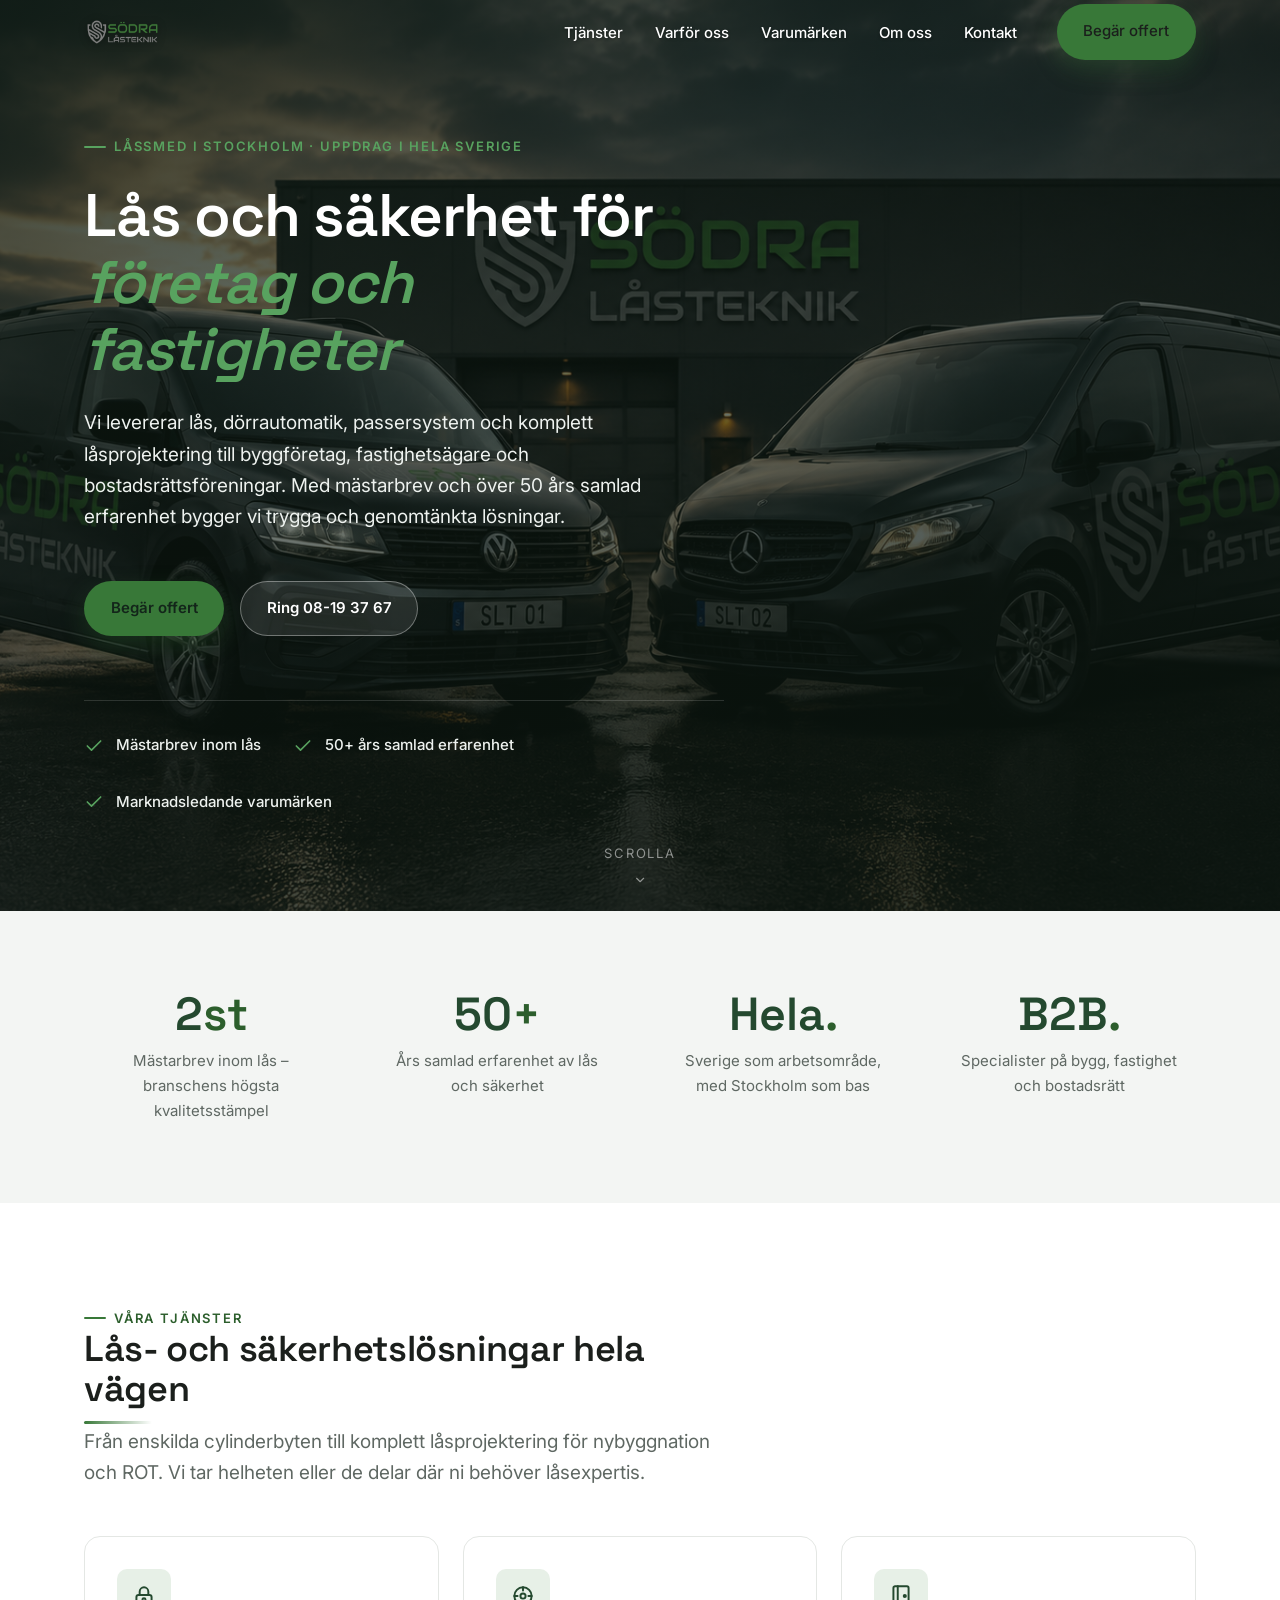
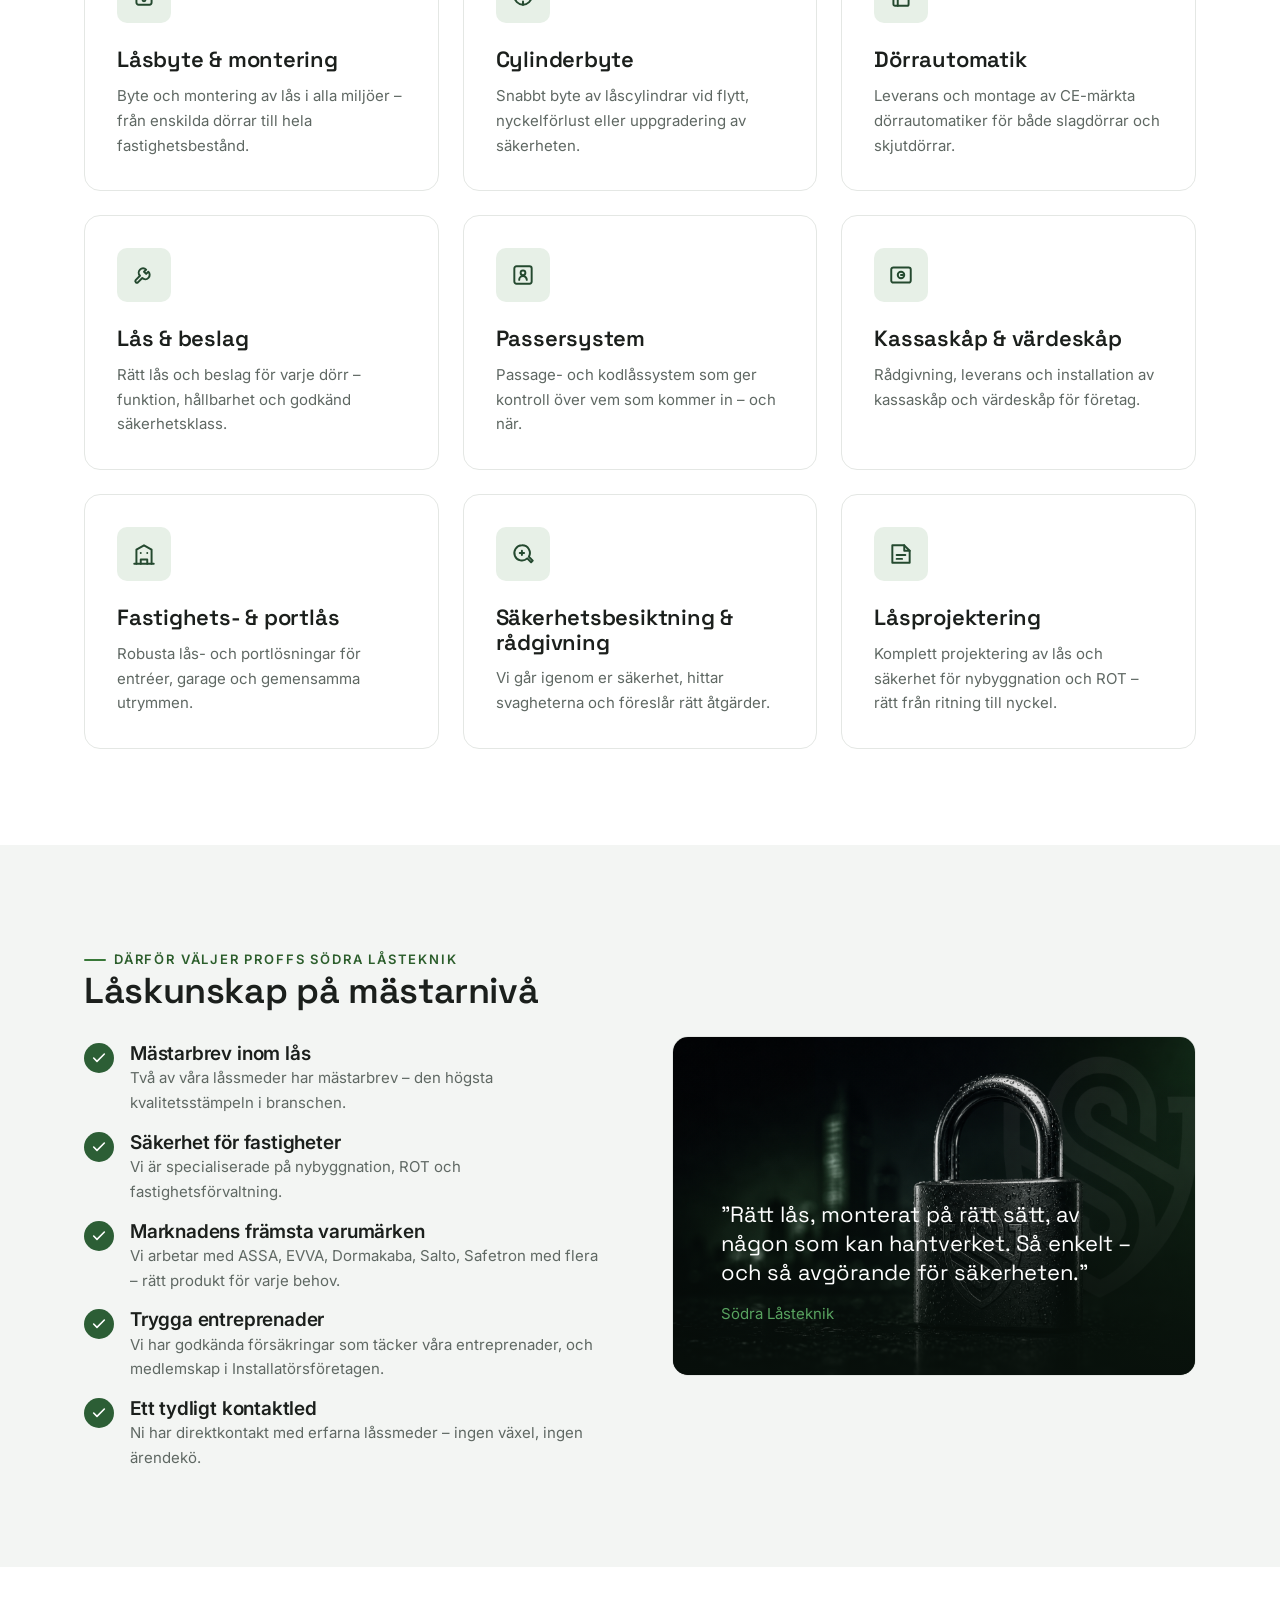
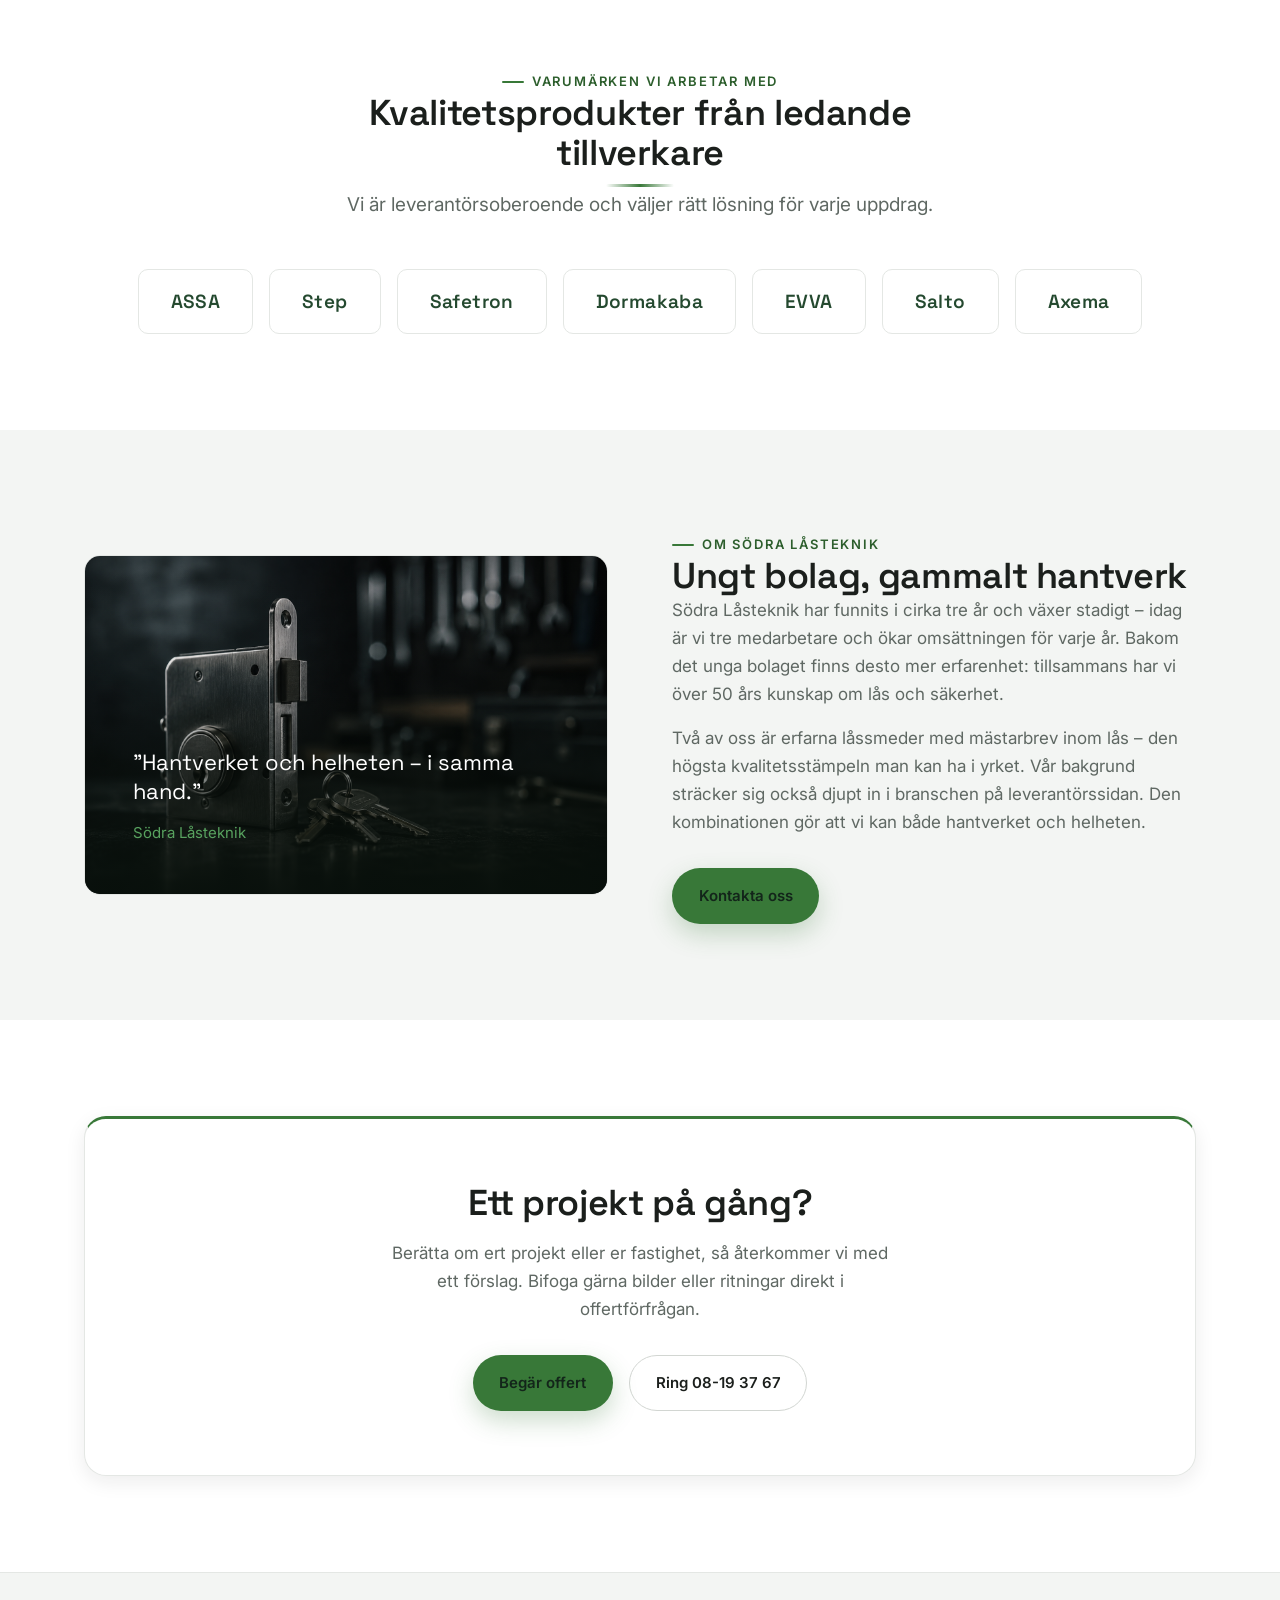
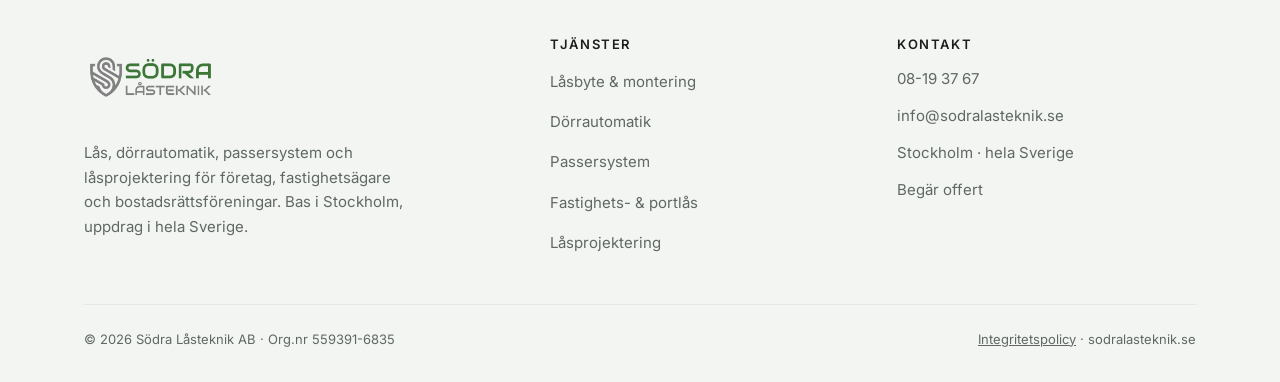
==== commit bf84c236: "Kundjusteringar: dörrautomatik ersätter säkerhetsdörrar + textfixar - Tjänstekort + footer-länk "Säk" ====
--- a/index.html
+++ b/index.html
@@ -4,7 +4,7 @@
   <meta charset="UTF-8">
   <meta name="viewport" content="width=device-width, initial-scale=1">
   <title>Södra Låsteknik – Lås och säkerhet för företag och fastigheter i Stockholm</title>
-  <meta name="description" content="Södra Låsteknik erbjuder lås, säkerhetsdörrar, passersystem och låsprojektering för byggföretag, fastighetsägare och bostadsrättsföreningar. Mästarbrev och över 50 års samlad erfarenhet. Bas i Stockholm, uppdrag i hela Sverige.">
+  <meta name="description" content="Södra Låsteknik erbjuder lås, dörrautomatik, passersystem och låsprojektering för byggföretag, fastighetsägare och bostadsrättsföreningar. Mästarbrev och över 50 års samlad erfarenhet. Bas i Stockholm, uppdrag i hela Sverige.">
   <meta name="theme-color" content="#13251a">
   <link rel="canonical" href="https://sodralasteknik.se/">
 
@@ -13,7 +13,7 @@
   <meta property="og:locale" content="sv_SE">
   <meta property="og:url" content="https://sodralasteknik.se/">
   <meta property="og:title" content="Södra Låsteknik – Lås och säkerhet för företag och fastigheter">
-  <meta property="og:description" content="Lås, säkerhetsdörrar, passersystem och låsprojektering för byggföretag, fastighetsägare och BRF. Mästarbrev och 50+ års samlad erfarenhet.">
+  <meta property="og:description" content="Lås, dörrautomatik, passersystem och låsprojektering för byggföretag, fastighetsägare och BRF. Mästarbrev och 50+ års samlad erfarenhet.">
   <meta name="twitter:card" content="summary_large_image">
 
   <!-- Favicon -->
@@ -26,8 +26,8 @@
   <link href="https://fonts.googleapis.com/css2?family=Space+Grotesk:wght@500;600;700&family=Inter:wght@400;500;600;700&display=swap" rel="stylesheet">
 
   <!-- Stilmallar -->
-  <link rel="stylesheet" href="assets/css/tokens.css?v=1.1.6">
-  <link rel="stylesheet" href="assets/css/main.css?v=1.1.6">
+  <link rel="stylesheet" href="assets/css/tokens.css?v=1.1.8">
+  <link rel="stylesheet" href="assets/css/main.css?v=1.1.8">
 
   <!-- Strukturerad data -->
   <script type="application/ld+json">
@@ -38,7 +38,7 @@
     "url": "https://sodralasteknik.se",
     "email": "info@sodralasteknik.se",
     "telephone": "+468193767",
-    "description": "Lås, säkerhetsdörrar, passersystem och låsprojektering för företag, fastighetsägare och bostadsrättsföreningar.",
+    "description": "Lås, dörrautomatik, passersystem och låsprojektering för företag, fastighetsägare och bostadsrättsföreningar.",
     "areaServed": "Sverige",
     "address": { "@type": "PostalAddress", "addressLocality": "Stockholm", "addressCountry": "SE" },
     "identifier": "559391-6835"
@@ -80,7 +80,7 @@
           <span class="eyebrow">Låssmed i Stockholm · uppdrag i hela Sverige</span>
           <h1>Lås och säkerhet för <em>företag och fastigheter</em></h1>
           <p class="hero-lead">
-            Vi levererar lås, säkerhetsdörrar, passersystem och komplett låsprojektering
+            Vi levererar lås, dörrautomatik, passersystem och komplett låsprojektering
             till byggföretag, fastighetsägare och bostadsrättsföreningar. Med mästarbrev
             och över 50 års samlad erfarenhet bygger vi trygga och genomtänkta lösningar.
           </p>
@@ -161,8 +161,8 @@
             <div class="service-icon" aria-hidden="true">
               <svg viewBox="0 0 24 24" fill="none" stroke="currentColor" stroke-width="1.8" stroke-linecap="round" stroke-linejoin="round"><rect x="5" y="3" width="14" height="18" rx="1.5"/><path d="M9 3v18"/><circle cx="15.5" cy="12" r="1"/></svg>
             </div>
-            <h3>Säkerhetsdörrar</h3>
-            <p>Leverans och montage av certifierade säkerhetsdörrar för lägenheter, lokaler och förråd.</p>
+            <h3>Dörrautomatik</h3>
+            <p>Leverans och montage av CE-märkta dörrautomatiker för både slagdörrar och skjutdörrar.</p>
           </article>
 
           <article class="service-card reveal">
@@ -229,7 +229,7 @@
             </div>
             <div class="why-item">
               <span class="why-check" aria-hidden="true"><svg viewBox="0 0 24 24" fill="none" stroke="currentColor" stroke-width="2.4"><path d="M20 6 9 17l-5-5" stroke-linecap="round" stroke-linejoin="round"/></svg></span>
-              <div><h3>Byggd för bygg och fastighet</h3><p>Vi är specialiserade på nybyggnation, ROT och fastighetsförvaltning – inte akuta jouröppningar.</p></div>
+              <div><h3>Säkerhet för fastigheter</h3><p>Vi är specialiserade på nybyggnation, ROT och fastighetsförvaltning.</p></div>
             </div>
             <div class="why-item">
               <span class="why-check" aria-hidden="true"><svg viewBox="0 0 24 24" fill="none" stroke="currentColor" stroke-width="2.4"><path d="M20 6 9 17l-5-5" stroke-linecap="round" stroke-linejoin="round"/></svg></span>
@@ -305,7 +305,7 @@
     <section class="section">
       <div class="container">
         <div class="cta reveal">
-          <h2>Ett låsprojekt på gång?</h2>
+          <h2>Ett projekt på gång?</h2>
           <p>Berätta om ert projekt eller er fastighet, så återkommer vi med ett förslag. Bifoga gärna bilder eller ritningar direkt i offertförfrågan.</p>
           <div class="cta-actions">
             <a href="contact/#offert" class="btn btn-primary">Begär offert</a>
@@ -324,14 +324,14 @@
           <a href="#top" class="brand" aria-label="Södra Låsteknik">
             <img src="assets/img/logo.png" alt="Södra Låsteknik" class="brand-logo footer-logo">
           </a>
-          <p class="footer-about">Lås, säkerhetsdörrar, passersystem och låsprojektering för företag, fastighetsägare och bostadsrättsföreningar. Bas i Stockholm, uppdrag i hela Sverige.</p>
+          <p class="footer-about">Lås, dörrautomatik, passersystem och låsprojektering för företag, fastighetsägare och bostadsrättsföreningar. Bas i Stockholm, uppdrag i hela Sverige.</p>
         </div>
 
         <div>
           <h4>Tjänster</h4>
           <ul class="footer-links" role="list">
             <li><a href="#tjanster">Låsbyte &amp; montering</a></li>
-            <li><a href="#tjanster">Säkerhetsdörrar</a></li>
+            <li><a href="#tjanster">Dörrautomatik</a></li>
             <li><a href="#tjanster">Passersystem</a></li>
             <li><a href="#tjanster">Fastighets- &amp; portlås</a></li>
             <li><a href="#tjanster">Låsprojektering</a></li>
@@ -356,6 +356,6 @@
     </div>
   </footer>
 
-  <script src="assets/js/main.js?v=1.1.6" defer></script>
+  <script src="assets/js/main.js?v=1.1.8" defer></script>
 </body>
 </html>
--- a/assets/css/main.css
+++ b/assets/css/main.css
@@ -152,7 +152,7 @@
 .brand { display: inline-flex; align-items: center; gap: var(--sl-space-3); }
 .brand-mark { width: 38px; height: 38px; flex-shrink: 0; }
 .brand-logo { height: 88px; width: auto; display: block; }
-.footer .brand-logo { height: 104px; }
+.footer .brand-logo { height: 168px; }
 .legal-hero .brand-logo { height: 380px; margin-bottom: var(--sl-space-2); }
 .brand-text {
   font-family: var(--sl-font-display);
@@ -1054,12 +1054,23 @@
   .footer-grid { grid-template-columns: 1fr 1fr; }
 
   .nav-toggle { display: flex; position: relative; z-index: 2; }
-  /* Solid navbar utan blur på mobil – blur bryter fixed-positionering av menyn */
+  /* Ingen blur på mobil – blur bryter fixed-positioneringen av menyn.
+     Navbaren är transparent högst upp (över heron) och solid vid scroll. */
   .navbar, .navbar.scrolled {
     background: var(--sl-bg);
     backdrop-filter: none;
     -webkit-backdrop-filter: none;
   }
+  .navbar:not(.scrolled) {
+    background: transparent;
+    box-shadow: none;
+  }
+  .navbar:not(.scrolled) .nav-toggle span { background: #fff; }
+  .navbar:not(.scrolled) .brand-logo { filter: drop-shadow(0 1px 4px rgba(0, 0, 0, 0.45)); }
+  /* Menyn öppen: den vita panelen täcker heron, så logga + hamburgare/X måste
+     vara mörka även högst upp (annars vitt-på-vitt). */
+  .nav-open .navbar:not(.scrolled) .nav-toggle span { background: var(--sl-text); }
+  .nav-open .navbar:not(.scrolled) .brand-logo { filter: none; }
   .brand { position: relative; z-index: 2; }
   /* Mindre logga på mobil: gör navbaren lägre än sektionernas topp-padding
      så ankarlänkar (t.ex. #process) landar med rubriken synlig under navbaren. */
@@ -1119,7 +1130,7 @@
 /* Loggan är en bred lockup (emblem + text), inte en kompakt symbol –
    lägre höjd än den delade grundens standard. */
 .brand-logo { height: 46px; }
-.footer .brand-logo { height: 50px; }
+.footer .brand-logo { height: 80px; }
 .legal-hero .brand-logo { height: 132px; }
 
 /* Telefonlänk i navbaren */
